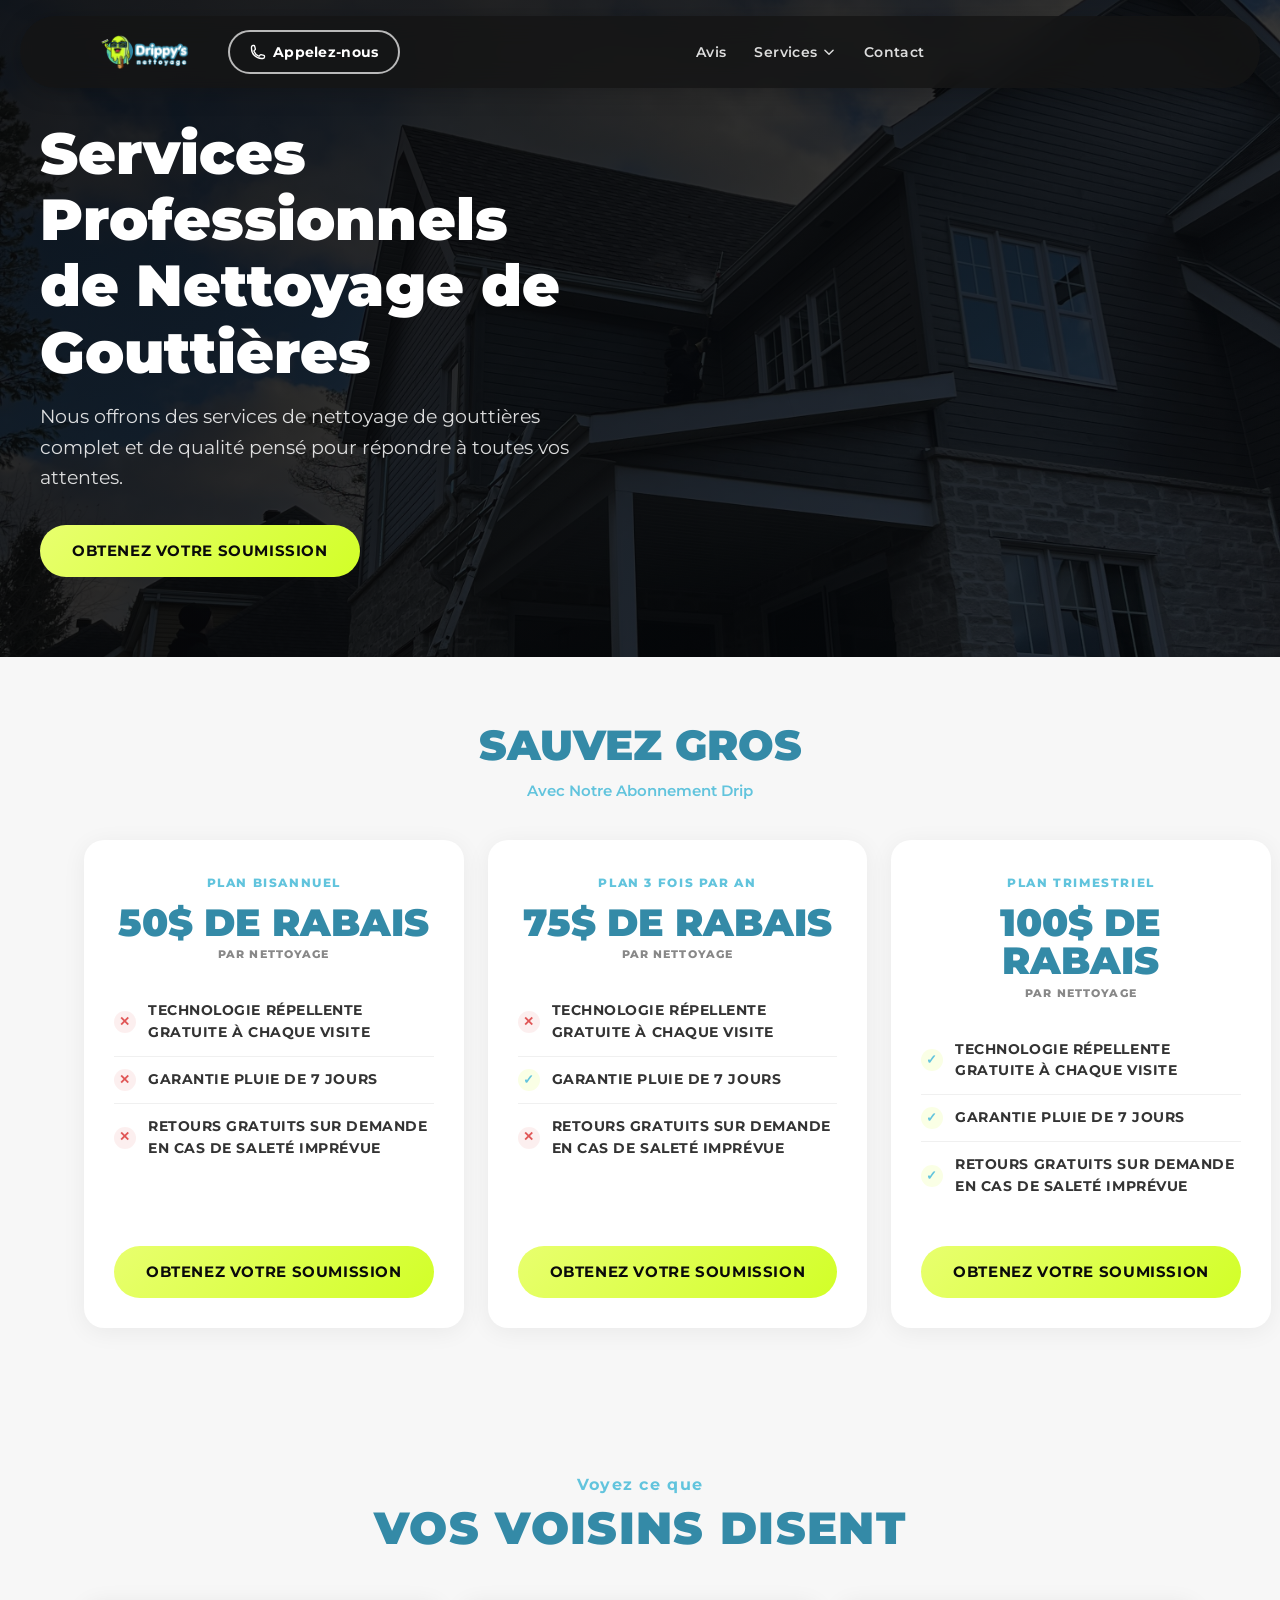
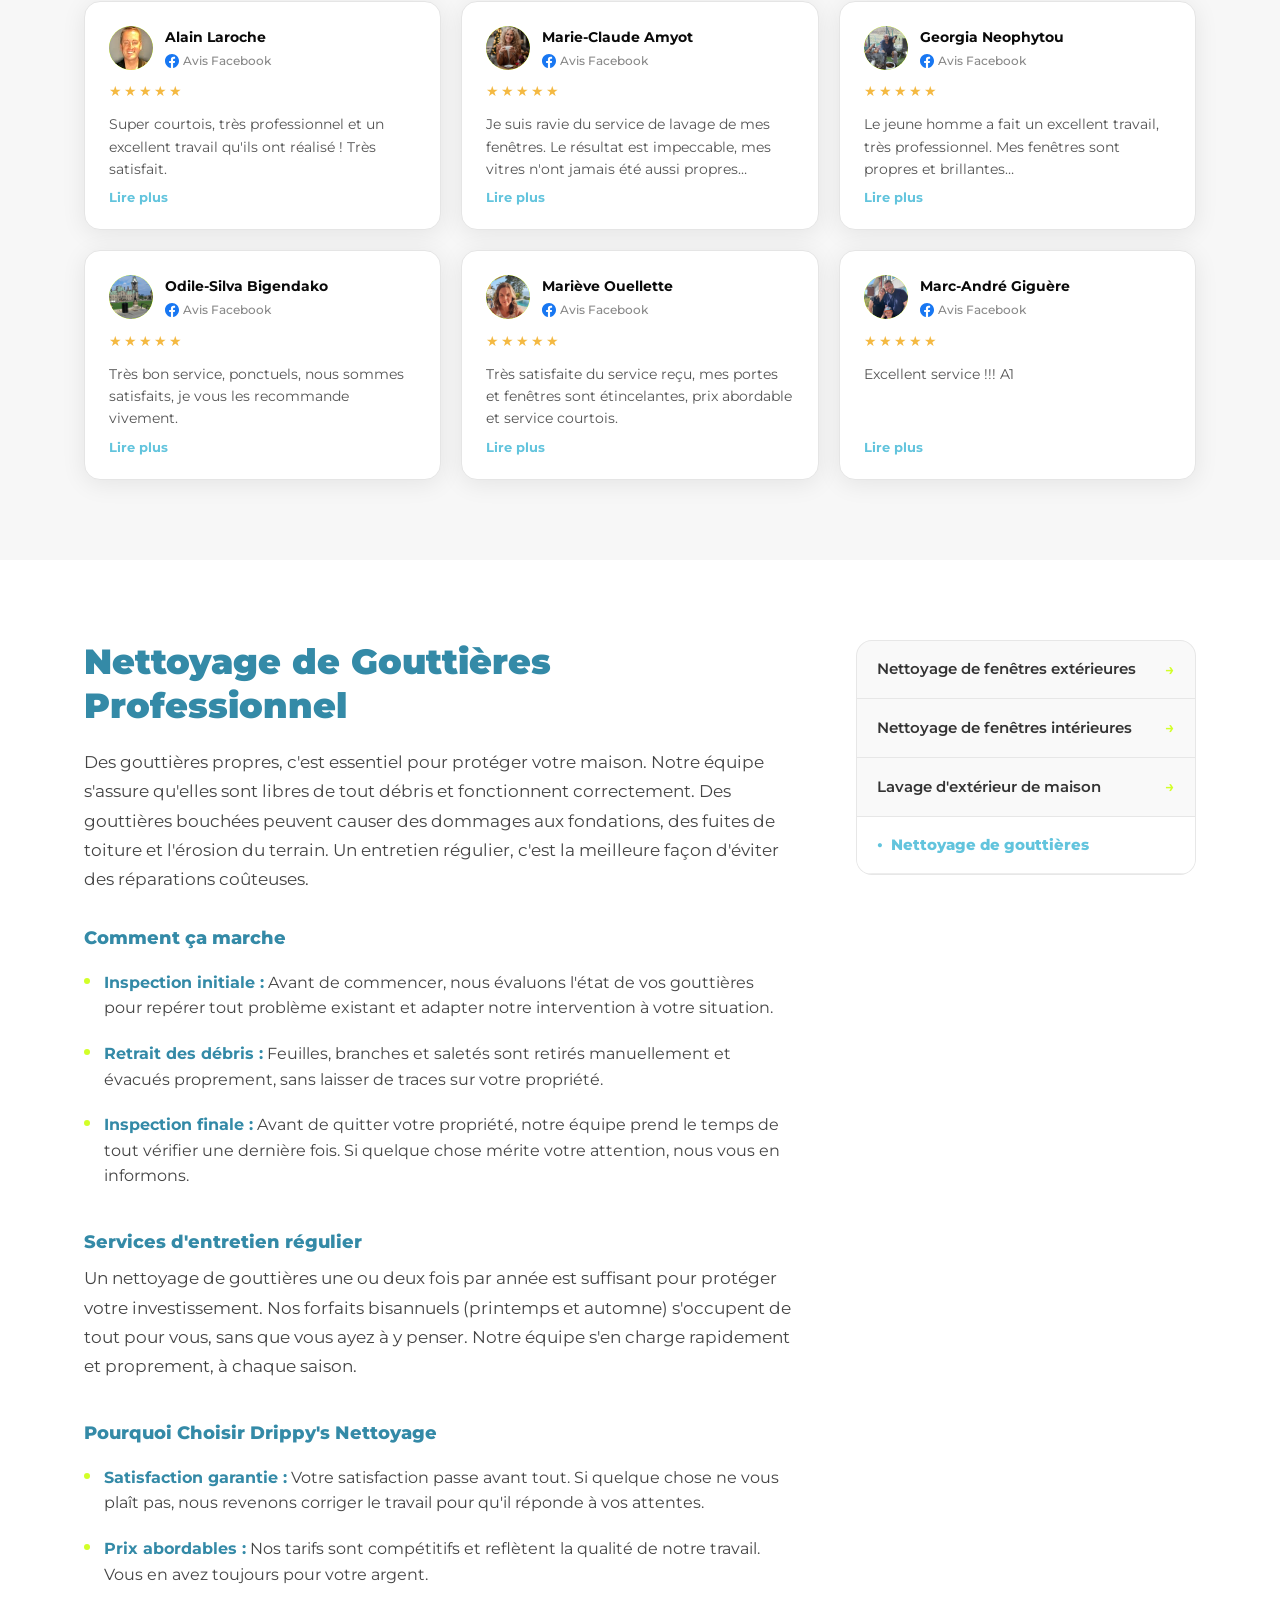
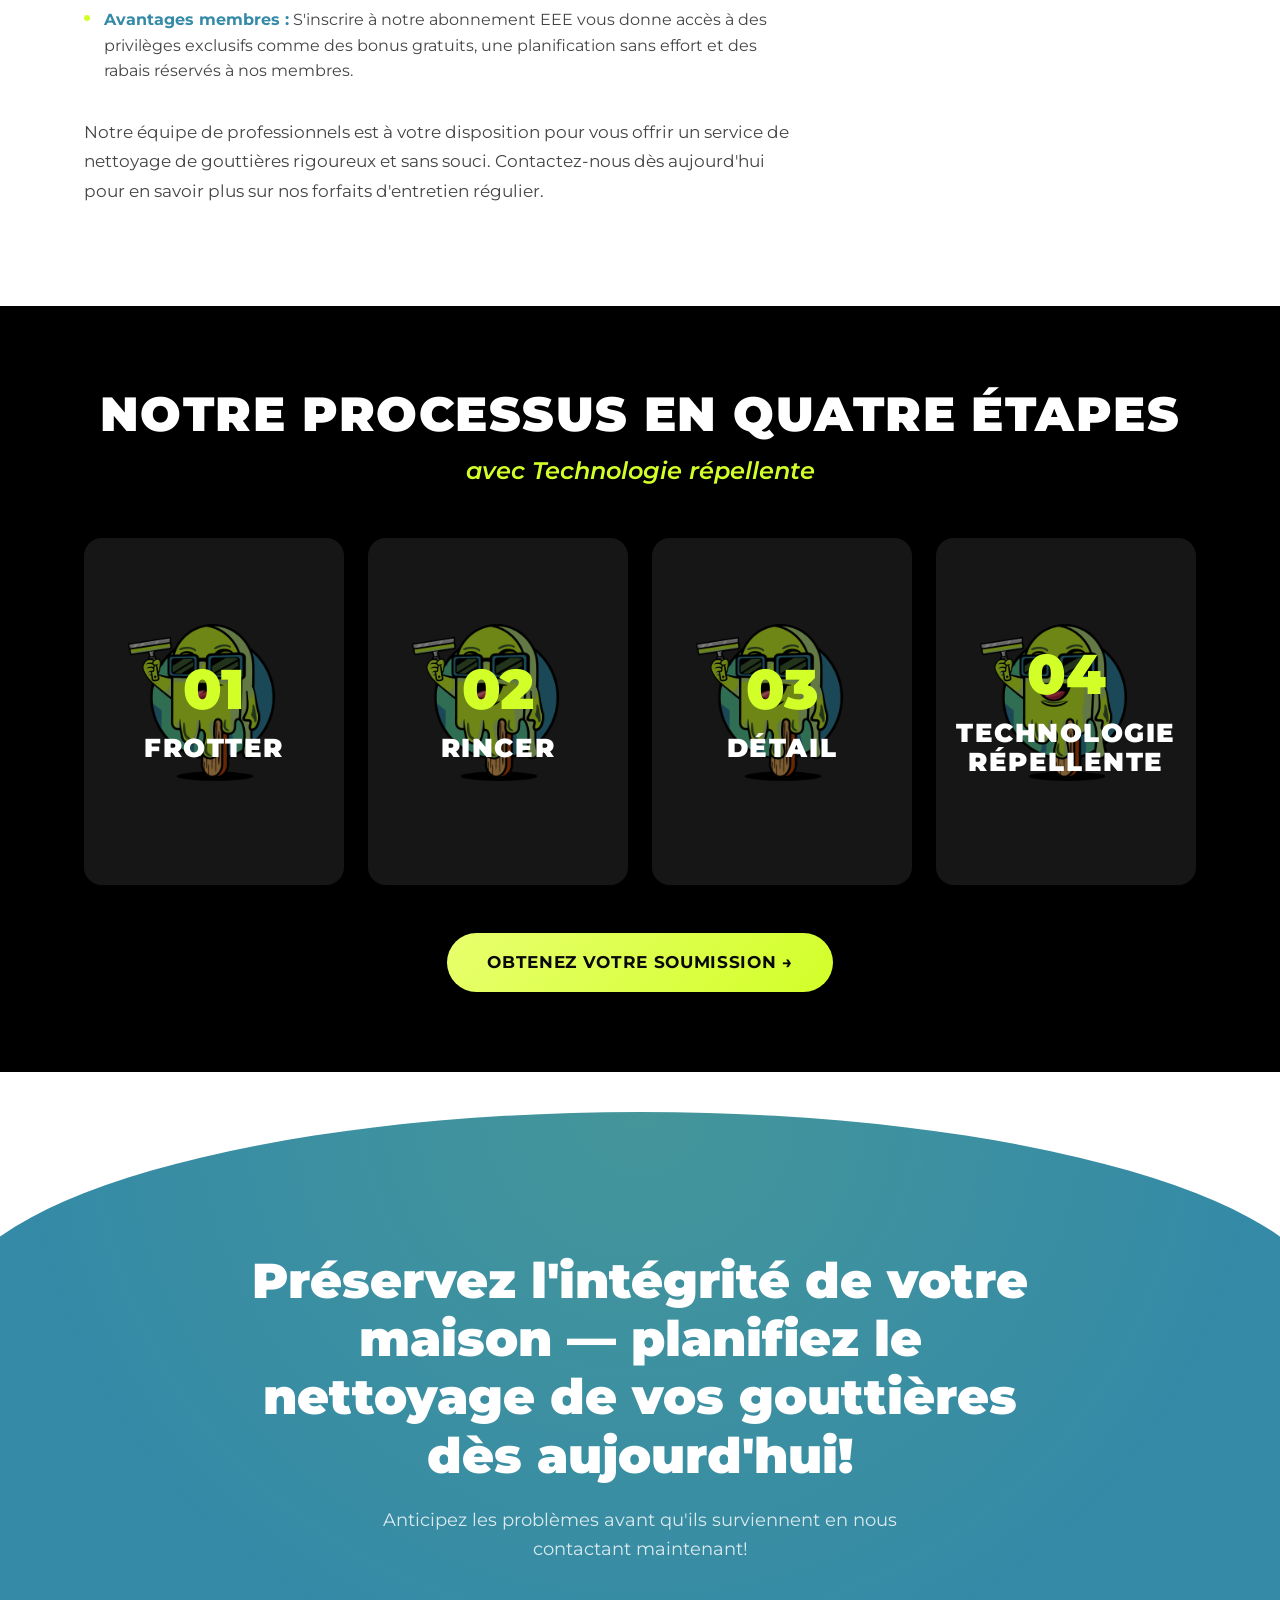
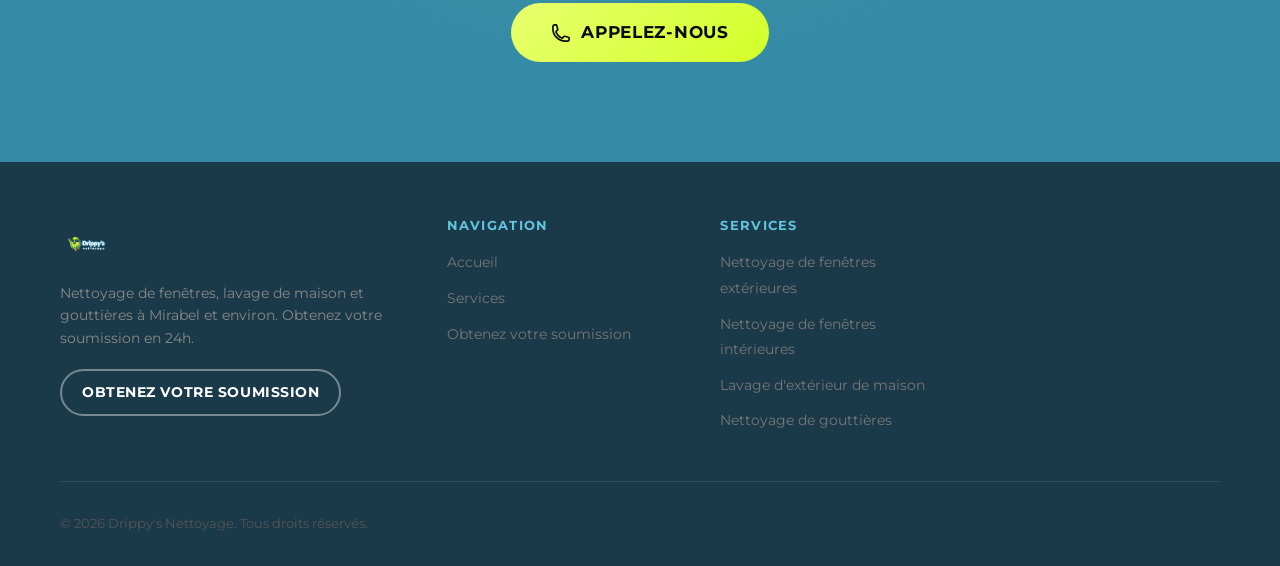
==== gouttieres.html @ b1bc634d "Add Facebook Pixel (ID 4264810693773625) to all pages Co-Authored-By: Claude Sonnet 4.6 <noreply@ant" ====
<!DOCTYPE html>
<html lang="fr">
<head>
  <meta charset="UTF-8">
  <meta name="viewport" content="width=device-width, initial-scale=1.0">
  <title>Nettoyage de gouttières à Mirabel | Drippy's Nettoyage</title>
  <meta name="description" content="Nettoyage de gouttières professionnel à Mirabel. Débris retirés, débit vérifié, inspection incluse. Protégez votre maison avant que ça coûte cher.">
  <link rel="stylesheet" href="css/styles.css">
<!-- Facebook Pixel Code -->
<script>!function(f,b,e,v,n,t,s){if(f.fbq)return;n=f.fbq=function(){n.callMethod?n.callMethod.apply(n,arguments):n.queue.push(arguments)};if(!f._fbq)f._fbq=n;n.push=n;n.loaded=!0;n.version='2.0';n.queue=[];t=b.createElement(e);t.async=!0;t.src=v;s=b.getElementsByTagName(e)[0];s.parentNode.insertBefore(t,s)}(window,document,'script','https://connect.facebook.net/en_US/fbevents.js');fbq('init','4264810693773625');fbq('track','PageView');</script>
<noscript><img height="1" width="1" src="https://www.facebook.com/tr?id=4264810693773625&ev=PageView&noscript=1"/></noscript>
<!-- End Facebook Pixel Code -->
</head>
<body>

<header class="site-header" id="site-header">
  <div class="header-inner">
    <a href="index.html" class="header-logo">
      <img src="images/logo-header.png" alt="Drippy's Nettoyage">
    </a>
    <a href="tel:514-553-8952" class="btn-call-pill">
      <svg xmlns="http://www.w3.org/2000/svg" fill="none" viewBox="0 0 24 24" stroke-width="2" stroke="currentColor"><path stroke-linecap="round" stroke-linejoin="round" d="M2.25 6.75c0 8.284 6.716 15 15 15h2.25a2.25 2.25 0 002.25-2.25v-1.372c0-.516-.351-.966-.852-1.091l-4.423-1.106c-.44-.11-.902.055-1.173.417l-.97 1.293c-.282.376-.769.542-1.21.38a12.035 12.035 0 01-7.143-7.143c-.162-.441.004-.928.38-1.21l1.293-.97c.363-.271.527-.734.417-1.173L6.963 3.102a1.125 1.125 0 00-1.091-.852H4.5A2.25 2.25 0 002.25 4.5v2.25z"/></svg>
      Appelez-nous
    </a>
    <nav class="header-nav" aria-label="Navigation principale">
      <a href="index.html#temoignages">Avis</a>
      <div class="nav-dropdown" id="navServicesDropdown">
        <button class="nav-dropdown-toggle" aria-expanded="false" aria-haspopup="true">
          Services
          <svg class="nav-chevron" xmlns="http://www.w3.org/2000/svg" fill="none" viewBox="0 0 24 24" stroke-width="2.5" stroke="currentColor"><path stroke-linecap="round" stroke-linejoin="round" d="M19 9l-7 7-7-7"/></svg>
        </button>
        <div class="nav-dropdown-menu" role="menu">
          <a href="vitres-exterieures.html">Nettoyage de fenêtres extérieures</a>
          <a href="vitres-interieures.html">Nettoyage de fenêtres intérieures</a>
          <a href="lavage-maison.html">Lavage d'extérieur de maison</a>
          <a href="gouttieres.html">Nettoyage de gouttières</a>
        </div>
      </div>
      <a href="soumission.html">Contact</a>
    </nav>
    <button class="menu-toggle" id="menu-toggle" aria-label="Menu" aria-expanded="false">
      <span></span><span></span><span></span>
    </button>
  </div>
</header>

<nav class="mobile-nav" id="mobile-nav">
  <a href="index.html#temoignages">Avis</a>
  <button class="mobile-services-toggle" id="mobileServicesToggle">
    Services
    <svg class="nav-chevron" xmlns="http://www.w3.org/2000/svg" fill="none" viewBox="0 0 24 24" stroke-width="2.5" stroke="currentColor"><path stroke-linecap="round" stroke-linejoin="round" d="M19 9l-7 7-7-7"/></svg>
  </button>
  <div class="mobile-services-menu" id="mobileServicesMenu">
    <a href="vitres-exterieures.html">Nettoyage de fenêtres extérieures</a>
    <a href="vitres-interieures.html">Nettoyage de fenêtres intérieures</a>
    <a href="lavage-maison.html">Lavage d'extérieur de maison</a>
    <a href="gouttieres.html">Nettoyage de gouttières</a>
  </div>
  <a href="soumission.html">Contact</a>
  <a href="soumission.html" class="btn btn-gold">Obtenez votre soumission</a>
</nav>

<main>

  <!-- HERO -->
  <section class="sp-hero">
    <div class="sp-hero-bg" style="background-image: url('images/IMG_7952.jpg');"></div>
    <div class="sp-hero-overlay"></div>
    <div class="sp-hero-content" style="position:relative;z-index:2;max-width:620px;padding:0 40px;text-align:left;">
      <h1 class="sp-hero-title">Services Professionnels de Nettoyage de Gouttières</h1>
      <p class="sp-hero-sub">Nous offrons des services de nettoyage de gouttières complet et de qualité pensé pour répondre à toutes vos attentes.</p>
      <a href="soumission.html?service=gouttieres" class="btn btn-gold">Obtenez votre soumission</a>
    </div>
  </section>

  <!-- SERVICE PLANS -->
  <section class="sp-plans-section">
    <div class="container text-center">
      <h2 class="sp-plans-title">SAUVEZ GROS</h2>
      <p class="sp-plans-eyebrow">Avec Notre Abonnement Drip</p>
    </div>
    <div class="container"><div class="sp-plans-grid">

            <!-- Plan Bisannuel -->
      <div class="sp-plan-card">
        <p class="sp-plan-freq">PLAN BISANNUEL</p>
        <div class="sp-plan-discount">50$ DE RABAIS</div>
        <p class="sp-plan-discount-label">PAR NETTOYAGE</p>
        <ul class="sp-plan-features">
          <li class="sp-plan-feature sp-plan-feature--no">Technologie répellente gratuite à chaque visite</li>
          <li class="sp-plan-feature sp-plan-feature--no">Garantie pluie de 7 jours</li>
          <li class="sp-plan-feature sp-plan-feature--no">Retours gratuits sur demande en cas de saleté imprévue</li>
        </ul>
        <a href="soumission.html" class="btn btn-gold" style="display:block;text-align:center;">Obtenez votre soumission</a>
      </div>

      <!-- Plan 3 fois par an -->
      <div class="sp-plan-card">
        <p class="sp-plan-freq">PLAN 3 FOIS PAR AN</p>
        <div class="sp-plan-discount">75$ DE RABAIS</div>
        <p class="sp-plan-discount-label">PAR NETTOYAGE</p>
        <ul class="sp-plan-features">
          <li class="sp-plan-feature sp-plan-feature--no">Technologie répellente gratuite à chaque visite</li>
          <li class="sp-plan-feature">Garantie pluie de 7 jours</li>
          <li class="sp-plan-feature sp-plan-feature--no">Retours gratuits sur demande en cas de saleté imprévue</li>
        </ul>
        <a href="soumission.html" class="btn btn-gold" style="display:block;text-align:center;">Obtenez votre soumission</a>
      </div>

      <!-- Plan Trimestriel -->
      <div class="sp-plan-card">
        <p class="sp-plan-freq">PLAN TRIMESTRIEL</p>
        <div class="sp-plan-discount">100$ DE RABAIS</div>
        <p class="sp-plan-discount-label">PAR NETTOYAGE</p>
        <ul class="sp-plan-features">
          <li class="sp-plan-feature">Technologie répellente gratuite à chaque visite</li>
          <li class="sp-plan-feature">Garantie pluie de 7 jours</li>
          <li class="sp-plan-feature">Retours gratuits sur demande en cas de saleté imprévue</li>
        </ul>
        <a href="soumission.html" class="btn btn-gold" style="display:block;text-align:center;">Obtenez votre soumission</a>
      </div>

    </div></div>
  </section>

  <!-- REVIEWS -->
  <section class="sp-reviews-section">
    <div class="container text-center">
      <span class="reviews-eyebrow">Voyez ce que</span>
      <h2 class="reviews-big-title" style="font-size:clamp(1.8rem,4vw,2.8rem);">VOS VOISINS DISENT</h2>
    </div>
    <div class="container review-cards-grid">
      <div class="review-card">
        <div class="review-card-header">
          <div class="review-avatar"><img src="images/review-alain-laroche.jpg" alt="Alain Laroche"></div>
          <div class="review-info">
            <span class="review-name">Alain Laroche</span>
            <span class="review-source">
              <svg class="google-logo-xs" viewBox="0 0 24 24" xmlns="http://www.w3.org/2000/svg" fill="#1877F2"><path d="M24 12.073C24 5.405 18.627 0 12 0S0 5.405 0 12.073c0 6.027 4.388 11.02 10.125 11.927v-8.434H7.078v-3.493h3.047V9.43c0-3.007 1.792-4.669 4.533-4.669 1.312 0 2.686.235 2.686.235v2.953H15.83c-1.491 0-1.956.925-1.956 1.874v2.25h3.328l-.532 3.493h-2.796v8.434C19.612 23.093 24 18.1 24 12.073z"/></svg>
              Avis Facebook
            </span>
          </div>
        </div>
        <div class="review-stars">★★★★★</div>
        <p class="review-text-short">Super courtois, très professionnel et un excellent travail qu'ils ont réalisé ! Très satisfait.</p>
        <p class="review-text-full" hidden>Super courtois, très professionnel et un excellent travail qu'ils ont réalisé ! Très satisfait. Je recommande sans hésiter.</p>
        <button class="review-read-more" data-review="0">Lire plus</button>
      </div>
      <div class="review-card">
        <div class="review-card-header">
          <div class="review-avatar"><img src="images/review-marie-claude-amyot.jpg" alt="Marie-Claude Amyot"></div>
          <div class="review-info">
            <span class="review-name">Marie-Claude Amyot</span>
            <span class="review-source">
              <svg class="google-logo-xs" viewBox="0 0 24 24" xmlns="http://www.w3.org/2000/svg" fill="#1877F2"><path d="M24 12.073C24 5.405 18.627 0 12 0S0 5.405 0 12.073c0 6.027 4.388 11.02 10.125 11.927v-8.434H7.078v-3.493h3.047V9.43c0-3.007 1.792-4.669 4.533-4.669 1.312 0 2.686.235 2.686.235v2.953H15.83c-1.491 0-1.956.925-1.956 1.874v2.25h3.328l-.532 3.493h-2.796v8.434C19.612 23.093 24 18.1 24 12.073z"/></svg>
              Avis Facebook
            </span>
          </div>
        </div>
        <div class="review-stars">★★★★★</div>
        <p class="review-text-short">Je suis ravie du service de lavage de mes fenêtres. Le résultat est impeccable, mes vitres n'ont jamais été aussi propres…</p>
        <p class="review-text-full" hidden>Je suis ravie du service de lavage de mes fenêtres. Le résultat est impeccable, mes vitres n'ont jamais été aussi propres. Équipe professionnelle et efficace. Je recommande vivement leurs services pour un lavage de fenêtres de haute qualité.</p>
        <button class="review-read-more" data-review="1">Lire plus</button>
      </div>
      <div class="review-card">
        <div class="review-card-header">
          <div class="review-avatar"><img src="images/review-georgia-neophytou.jpg" alt="Georgia Neophytou"></div>
          <div class="review-info">
            <span class="review-name">Georgia Neophytou</span>
            <span class="review-source">
              <svg class="google-logo-xs" viewBox="0 0 24 24" xmlns="http://www.w3.org/2000/svg" fill="#1877F2"><path d="M24 12.073C24 5.405 18.627 0 12 0S0 5.405 0 12.073c0 6.027 4.388 11.02 10.125 11.927v-8.434H7.078v-3.493h3.047V9.43c0-3.007 1.792-4.669 4.533-4.669 1.312 0 2.686.235 2.686.235v2.953H15.83c-1.491 0-1.956.925-1.956 1.874v2.25h3.328l-.532 3.493h-2.796v8.434C19.612 23.093 24 18.1 24 12.073z"/></svg>
              Avis Facebook
            </span>
          </div>
        </div>
        <div class="review-stars">★★★★★</div>
        <p class="review-text-short">Le jeune homme a fait un excellent travail, très professionnel. Mes fenêtres sont propres et brillantes…</p>
        <p class="review-text-full" hidden>Le jeune homme a fait un excellent travail, très professionnel. Mes fenêtres sont propres et brillantes — je recommande définitivement cette compagnie et je vais certainement les rappeler.</p>
        <button class="review-read-more" data-review="2">Lire plus</button>
      </div>
      <div class="review-card">
        <div class="review-card-header">
          <div class="review-avatar"><img src="images/review-odile-bigendako.jpg" alt="Odile-Silva Bigendako"></div>
          <div class="review-info">
            <span class="review-name">Odile-Silva Bigendako</span>
            <span class="review-source">
              <svg class="google-logo-xs" viewBox="0 0 24 24" xmlns="http://www.w3.org/2000/svg" fill="#1877F2"><path d="M24 12.073C24 5.405 18.627 0 12 0S0 5.405 0 12.073c0 6.027 4.388 11.02 10.125 11.927v-8.434H7.078v-3.493h3.047V9.43c0-3.007 1.792-4.669 4.533-4.669 1.312 0 2.686.235 2.686.235v2.953H15.83c-1.491 0-1.956.925-1.956 1.874v2.25h3.328l-.532 3.493h-2.796v8.434C19.612 23.093 24 18.1 24 12.073z"/></svg>
              Avis Facebook
            </span>
          </div>
        </div>
        <div class="review-stars">★★★★★</div>
        <p class="review-text-short">Très bon service, ponctuels, nous sommes satisfaits, je vous les recommande vivement.</p>
        <p class="review-text-full" hidden>Très bon service, ponctuels, nous sommes satisfaits, je vous les recommande vivement.</p>
        <button class="review-read-more" data-review="3">Lire plus</button>
      </div>
      <div class="review-card">
        <div class="review-card-header">
          <div class="review-avatar"><img src="images/review-marieve-ouellette.jpg" alt="Mariève Ouellette"></div>
          <div class="review-info">
            <span class="review-name">Mariève Ouellette</span>
            <span class="review-source">
              <svg class="google-logo-xs" viewBox="0 0 24 24" xmlns="http://www.w3.org/2000/svg" fill="#1877F2"><path d="M24 12.073C24 5.405 18.627 0 12 0S0 5.405 0 12.073c0 6.027 4.388 11.02 10.125 11.927v-8.434H7.078v-3.493h3.047V9.43c0-3.007 1.792-4.669 4.533-4.669 1.312 0 2.686.235 2.686.235v2.953H15.83c-1.491 0-1.956.925-1.956 1.874v2.25h3.328l-.532 3.493h-2.796v8.434C19.612 23.093 24 18.1 24 12.073z"/></svg>
              Avis Facebook
            </span>
          </div>
        </div>
        <div class="review-stars">★★★★★</div>
        <p class="review-text-short">Très satisfaite du service reçu, mes portes et fenêtres sont étincelantes, prix abordable et service courtois.</p>
        <p class="review-text-full" hidden>Très satisfaite du service reçu, mes portes et fenêtres sont étincelantes, prix abordable et service courtois.</p>
        <button class="review-read-more" data-review="4">Lire plus</button>
      </div>
      <div class="review-card">
        <div class="review-card-header">
          <div class="review-avatar"><img src="images/review-marc-andre-giguere.jpg" alt="Marc-André Giguère"></div>
          <div class="review-info">
            <span class="review-name">Marc-André Giguère</span>
            <span class="review-source">
              <svg class="google-logo-xs" viewBox="0 0 24 24" xmlns="http://www.w3.org/2000/svg" fill="#1877F2"><path d="M24 12.073C24 5.405 18.627 0 12 0S0 5.405 0 12.073c0 6.027 4.388 11.02 10.125 11.927v-8.434H7.078v-3.493h3.047V9.43c0-3.007 1.792-4.669 4.533-4.669 1.312 0 2.686.235 2.686.235v2.953H15.83c-1.491 0-1.956.925-1.956 1.874v2.25h3.328l-.532 3.493h-2.796v8.434C19.612 23.093 24 18.1 24 12.073z"/></svg>
              Avis Facebook
            </span>
          </div>
        </div>
        <div class="review-stars">★★★★★</div>
        <p class="review-text-short">Excellent service !!! A1</p>
        <p class="review-text-full" hidden>Excellent service !!! A1</p>
        <button class="review-read-more" data-review="5">Lire plus</button>
      </div>
    </div>
  </section>


  <!-- DETAIL -->
  <section class="sp-detail-section">
    <div class="container sp-detail-grid">

      <!-- LEFT: Content -->
      <div class="sp-detail-content">
        <h2>Nettoyage de Gouttières Professionnel</h2>
        <p>Des gouttières propres, c'est essentiel pour protéger votre maison. Notre équipe s'assure qu'elles sont libres de tout débris et fonctionnent correctement. Des gouttières bouchées peuvent causer des dommages aux fondations, des fuites de toiture et l'érosion du terrain. Un entretien régulier, c'est la meilleure façon d'éviter des réparations coûteuses.</p>

        <h3>Comment ça marche</h3>
        <ul>
          <li><strong>Inspection initiale :</strong> Avant de commencer, nous évaluons l'état de vos gouttières pour repérer tout problème existant et adapter notre intervention à votre situation.</li>
          <li><strong>Retrait des débris :</strong> Feuilles, branches et saletés sont retirés manuellement et évacués proprement, sans laisser de traces sur votre propriété.</li>
          <li><strong>Inspection finale :</strong> Avant de quitter votre propriété, notre équipe prend le temps de tout vérifier une dernière fois. Si quelque chose mérite votre attention, nous vous en informons.</li>
        </ul>

        <div class="sp-plans-intro">
          <h3 class="sp-plans-intro-title">Services d'entretien régulier</h3>
          <p class="sp-plans-intro-text">Un nettoyage de gouttières une ou deux fois par année est suffisant pour protéger votre investissement. Nos forfaits bisannuels (printemps et automne) s'occupent de tout pour vous, sans que vous ayez à y penser. Notre équipe s'en charge rapidement et proprement, à chaque saison.</p>
        </div>

        <h3>Pourquoi Choisir Drippy's Nettoyage</h3>
        <ul>
          <li><strong>Satisfaction garantie :</strong> Votre satisfaction passe avant tout. Si quelque chose ne vous plaît pas, nous revenons corriger le travail pour qu'il réponde à vos attentes.</li>
          <li><strong>Prix abordables :</strong> Nos tarifs sont compétitifs et reflètent la qualité de notre travail. Vous en avez toujours pour votre argent.</li>
          <li><strong>Avantages membres :</strong> S'inscrire à notre abonnement EEE vous donne accès à des privilèges exclusifs comme des bonus gratuits, une planification sans effort et des rabais réservés à nos membres.</li>
        </ul>
        <p>Notre équipe de professionnels est à votre disposition pour vous offrir un service de nettoyage de gouttières rigoureux et sans souci. Contactez-nous dès aujourd'hui pour en savoir plus sur nos forfaits d'entretien régulier.</p>

      </div>

      <!-- RIGHT: Sidebar -->
      <aside class="sp-sidebar">
        <a href="vitres-exterieures.html" class="sp-sidebar-link">Nettoyage de fenêtres extérieures <span class="sp-sidebar-arrow">→</span></a>
        <a href="vitres-interieures.html" class="sp-sidebar-link">Nettoyage de fenêtres intérieures <span class="sp-sidebar-arrow">→</span></a>
        <a href="lavage-maison.html" class="sp-sidebar-link">Lavage d'extérieur de maison <span class="sp-sidebar-arrow">→</span></a>
        <span class="sp-sidebar-link--active">Nettoyage de gouttières</span>
      </aside>

    </div>
  </section>

  <!-- PROCESS -->
  <section class="sp-process-section">
    <div class="container text-center">
      <h2 class="process-title">Notre processus en quatre étapes</h2>
      <p class="process-subtitle">avec Technologie répellente</p>
    </div>
    <div class="container sp-process-grid">
      <div class="sp-process-card">
        <div class="sp-process-card-bg"></div>
        <div class="sp-process-card-overlay"></div>
        <div class="sp-process-card-content">
          <div class="sp-process-badge">01</div>
          <h3 class="sp-process-name">FROTTER</h3>
        </div>
      </div>
      <div class="sp-process-card">
        <div class="sp-process-card-bg"></div>
        <div class="sp-process-card-overlay"></div>
        <div class="sp-process-card-content">
          <div class="sp-process-badge">02</div>
          <h3 class="sp-process-name">RINCER</h3>
        </div>
      </div>
      <div class="sp-process-card">
        <div class="sp-process-card-bg"></div>
        <div class="sp-process-card-overlay"></div>
        <div class="sp-process-card-content">
          <div class="sp-process-badge">03</div>
          <h3 class="sp-process-name">DÉTAIL</h3>
        </div>
      </div>
      <div class="sp-process-card">
        <div class="sp-process-card-bg"></div>
        <div class="sp-process-card-overlay"></div>
        <div class="sp-process-card-content">
          <div class="sp-process-badge">04</div>
          <h3 class="sp-process-name">TECHNOLOGIE<br>RÉPELLENTE</h3>
        </div>
      </div>
    </div>
    <div class="text-center" style="margin-top:48px;">
      <a href="soumission.html?service=gouttieres" class="btn-cta-banner">Obtenez votre soumission →</a>
    </div>
  </section>


  <!-- CTA BANNER -->
  <section class="cta-banner-section">
    <div class="cta-banner-bg"></div>
    <div class="cta-banner-overlay"></div>
    <div class="container text-center" style="position:relative;z-index:2;">
      <h2 class="cta-banner-title">Préservez l'intégrité de votre maison — planifiez le nettoyage de vos gouttières dès aujourd'hui!</h2>
      <p class="cta-banner-sub">Anticipez les problèmes avant qu'ils surviennent en nous contactant maintenant!</p>
      <a href="tel:514-553-8952" class="btn-cta-banner">
        <svg xmlns="http://www.w3.org/2000/svg" fill="none" viewBox="0 0 24 24" stroke-width="2" stroke="currentColor" style="width:20px;height:20px;flex-shrink:0;"><path stroke-linecap="round" stroke-linejoin="round" d="M2.25 6.75c0 8.284 6.716 15 15 15h2.25a2.25 2.25 0 002.25-2.25v-1.372c0-.516-.351-.966-.852-1.091l-4.423-1.106c-.44-.11-.902.055-1.173.417l-.97 1.293c-.282.376-.769.542-1.21.38a12.035 12.035 0 01-7.143-7.143c-.162-.441.004-.928.38-1.21l1.293-.97c.363-.271.527-.734.417-1.173L6.963 3.102a1.125 1.125 0 00-1.091-.852H4.5A2.25 2.25 0 002.25 4.5v2.25z"/></svg>
        Appelez-nous
      </a>
    </div>
  </section>


<!-- Review Modal -->
<div class="review-modal-overlay" id="reviewModal" aria-hidden="true">
  <div class="review-modal-card" role="dialog" aria-modal="true">
    <button class="review-modal-close" id="reviewModalClose" aria-label="Fermer">&times;</button>
    <div class="review-modal-header">
      <div class="review-avatar" id="modalAvatar"></div>
      <div class="review-info">
        <span class="review-name" id="modalName"></span>
        <span class="review-source">
          <svg class="google-logo-xs" viewBox="0 0 24 24" xmlns="http://www.w3.org/2000/svg" fill="#1877F2"><path d="M24 12.073C24 5.405 18.627 0 12 0S0 5.405 0 12.073c0 6.027 4.388 11.02 10.125 11.927v-8.434H7.078v-3.493h3.047V9.43c0-3.007 1.792-4.669 4.533-4.669 1.312 0 2.686.235 2.686.235v2.953H15.83c-1.491 0-1.956.925-1.956 1.874v2.25h3.328l-.532 3.493h-2.796v8.434C19.612 23.093 24 18.1 24 12.073z"/></svg>
          Avis Facebook
        </span>
      </div>
    </div>
    <div class="review-stars" style="margin:12px 0;">★★★★★</div>
    <p class="review-modal-text" id="modalText"></p>
  </div>
</div>

</main>

<footer class="site-footer">
  <div class="footer-inner">
    <div class="footer-top">
      <div class="footer-brand">
        <img src="images/logo-header.png" alt="Drippy's Nettoyage">
        <p>Nettoyage de fenêtres, lavage de maison et gouttières à Mirabel et environ. Obtenez votre soumission en 24h.</p>
        <a href="soumission.html" class="btn btn-outline" style="font-size:0.875rem;padding:10px 20px;color:#ffffff;">Obtenez votre soumission</a>
      </div>
      <div class="footer-col">
        <h4>Navigation</h4>
        <ul>
          <li><a href="index.html">Accueil</a></li>
          <li><a href="services.html">Services</a></li>
          <li><a href="soumission.html">Obtenez votre soumission</a></li>
        </ul>
      </div>
      <div class="footer-col">
        <h4>Services</h4>
        <ul>
          <li><a href="vitres-exterieures.html">Nettoyage de fenêtres extérieures</a></li>
          <li><a href="vitres-interieures.html">Nettoyage de fenêtres intérieures</a></li>
          <li><a href="lavage-maison.html">Lavage d'extérieur de maison</a></li>
          <li><a href="gouttieres.html">Nettoyage de gouttières</a></li>
        </ul>
      </div>
    </div>
    <div class="footer-bottom">
      <span>© 2026 Drippy's Nettoyage. Tous droits réservés.</span>
    </div>
  </div>
</footer>

<script src="js/main.js"></script>
</body>
</html>
---- css/styles.css ----
/* ============================================================
   Drippy's Nettoyage — Main Stylesheet
   Design: White + Lime (#d2ff28) + Blue (#348aa7) + Mint (#5dd39e)
   ============================================================ */

@import url('https://fonts.googleapis.com/css2?family=Montserrat:wght@400;500;600;700;800;900&display=swap');

/* --- CSS Variables --- */
:root {
  --gold:        #d2ff28;
  --gold-dark:   #b8e020;
  --gold-light:  #e8ff6e;
  --blue:        #348aa7;
  --blue-dark:   #2a7090;
  --blue-light:  #62c4dd;
  --mint:        #5dd39e;

  /* Light theme */
  --black:       #ffffff;
  --black-mid:   #f7f7f7;
  --black-light: #efefef;
  --border:      #e5e5e5;
  --text:        #0a0a0a;
  --text-muted:  #555555;
  --text-dim:    #888888;

  --font: 'Montserrat', sans-serif;

  --radius:    8px;
  --radius-lg: 16px;
  --shadow:    0 4px 24px rgba(0,0,0,0.08);
  --shadow-gold: 0 4px 20px rgba(210,255,40,0.35);

  --header-h: 72px;
  --max-w:    1160px;
  --section-pad: 96px 24px;
}

/* --- Reset --- */
*, *::before, *::after { box-sizing: border-box; margin: 0; padding: 0; }
html { scroll-behavior: smooth; }
body {
  background: var(--black);
  color: var(--text);
  font-family: var(--font);
  font-size: 16px;
  line-height: 1.6;
  -webkit-font-smoothing: antialiased;
}
img { display: block; max-width: 100%; height: auto; }
a { color: inherit; text-decoration: none; }
ul { list-style: none; }

/* --- Typography --- */
h1, h2, h3, h4 {
  line-height: 1.2;
  font-weight: 800;
  color: #348aa7;
  text-transform: uppercase;
}
h1 { font-size: clamp(2rem, 5vw, 3.4rem); }
h2 { font-size: clamp(1.6rem, 3.5vw, 2.4rem); }
h3 { font-size: clamp(1.1rem, 2.5vw, 1.4rem); }
p  { color: var(--text-muted); }

.section-label {
  display: inline-block;
  font-size: 0.75rem;
  font-weight: 700;
  letter-spacing: 0.15em;
  text-transform: uppercase;
  color: #62c4dd;
  margin-bottom: 12px;
}
.section-title { margin-bottom: 16px; }
.section-subtitle { color: var(--text-muted); max-width: 600px; margin: 0 auto 56px; text-align: center; }

/* --- Utility --- */
.container { max-width: var(--max-w); margin: 0 auto; padding: 0 24px; }
.text-center { text-align: center; }
.text-gold { color: var(--blue-light); }
.divider { width: 48px; height: 3px; background: var(--gold); margin: 0 auto 24px; }

/* --- Buttons --- */
.btn {
  display: inline-flex;
  align-items: center;
  gap: 8px;
  padding: 14px 32px;
  border-radius: 50px;
  font-family: var(--font);
  font-size: 0.95rem;
  font-weight: 700;
  cursor: pointer;
  transition: all 0.25s ease;
  border: none;
  white-space: nowrap;
  text-transform: uppercase;
  letter-spacing: 0.04em;
}
.btn-gold {
  background: linear-gradient(135deg, #e8ff6e 0%, #d2ff28 100%);
  color: #0a0a0a;
}
.btn-gold:hover {
  background: linear-gradient(135deg, #d2ff28 0%, #b8e020 100%);
  box-shadow: 0 8px 24px rgba(210,255,40,0.4);
  transform: translateY(-2px);
}
.btn-outline {
  background: linear-gradient(135deg, #e8ff6e 0%, #d2ff28 100%);
  color: #0a0a0a;
  border: none;
}
.btn-outline:hover {
  background: linear-gradient(135deg, #d2ff28 0%, #b8e020 100%);
  box-shadow: 0 8px 24px rgba(210,255,40,0.4);
  transform: translateY(-2px);
}
.btn-lg { padding: 18px 40px; font-size: 1.05rem; }

/* Phone pill button — sits right after logo in header */
.btn-call-pill {
  display: flex;
  align-items: center;
  gap: 7px;
  padding: 9px 20px;
  border: 2px solid rgba(255,255,255,0.7);
  border-radius: 100px;
  font-size: 0.875rem;
  font-weight: 700;
  color: #ffffff;
  font-family: var(--font);
  transition: all 0.2s;
  white-space: nowrap;
  flex-shrink: 0;
  text-decoration: none;
  letter-spacing: 0.02em;
}
.btn-call-pill:hover {
  background: #d2ff28;
  color: #0a0a0a;
  border-color: #d2ff28;
}
.btn-call-pill svg { width: 16px; height: 16px; flex-shrink: 0; }

/* Hero pill CTA */
.btn-hero-pill {
  display: inline-flex;
  align-items: center;
  gap: 10px;
  padding: 16px 40px;
  background: linear-gradient(135deg, #e8ff6e 0%, #d2ff28 100%);
  color: #0a0a0a;
  border-radius: 50px;
  font-weight: 700;
  font-size: 1.05rem;
  letter-spacing: 0.04em;
  text-transform: uppercase;
  text-decoration: none;
  transition: all 0.25s;
  white-space: nowrap;
  font-family: var(--font);
  border: none;
}
.btn-hero-pill:hover {
  background: linear-gradient(135deg, #d2ff28 0%, #b8e020 100%);
  box-shadow: 0 8px 24px rgba(210,255,40,0.4);
  transform: translateY(-2px);
}

/* ============================================================
   HEADER
   ============================================================ */
.site-header {
  position: fixed;
  top: 16px; left: 20px; right: 20px;
  z-index: 1000;
  height: var(--header-h);
  display: flex;
  align-items: center;
  background: rgba(20,20,20,0.80);
  backdrop-filter: blur(14px);
  -webkit-backdrop-filter: blur(14px);
  border: none;
  border-radius: 100px;
  box-shadow: 0 4px 24px rgba(0,0,0,0.2);
  overflow: visible;
  transition: background 0.3s ease, box-shadow 0.3s ease;
}
.site-header.scrolled {
  background: rgba(20,20,20,0.93);
  box-shadow: 0 6px 32px rgba(0,0,0,0.25);
}
.header-inner {
  max-width: var(--max-w);
  width: 100%;
  margin: 0 auto;
  padding: 0 24px;
  display: flex;
  align-items: center;
  justify-content: space-between;
  gap: 24px;
}
.header-logo {
  display: flex;
  align-items: center;
  gap: 10px;
  flex-shrink: 0;
}
.header-logo img {
  height: 120px;
  width: auto;
}
.logo-text {
  font-size: 0.95rem;
  font-weight: 800;
  letter-spacing: 0.02em;
  line-height: 1.2;
  color: var(--text);
  text-transform: none;
}
.logo-text span { color: #348aa7; }

.header-nav { display: flex; align-items: center; gap: 28px; flex: 1; justify-content: center; }
.header-nav a {
  font-size: 0.875rem;
  font-weight: 600;
  color: rgba(255,255,255,0.85);
  transition: color 0.2s;
  letter-spacing: 0.03em;
}
.header-nav a:hover { color: #ffffff; }

/* Services dropdown */
.nav-dropdown { position: relative; }
.nav-dropdown-toggle {
  display: flex;
  align-items: center;
  gap: 4px;
  font-size: 0.875rem;
  font-weight: 600;
  color: rgba(255,255,255,0.85);
  cursor: pointer;
  transition: color 0.2s;
  letter-spacing: 0.03em;
  background: none;
  border: none;
  font-family: var(--font);
  padding: 0;
  opacity: 1;
}
.nav-dropdown-toggle:hover { color: #ffffff; }
.nav-chevron {
  width: 14px; height: 14px;
  transition: transform 0.2s;
  flex-shrink: 0;
}
.nav-dropdown:hover .nav-chevron,
.nav-dropdown.open .nav-chevron { transform: rotate(180deg); }

.nav-dropdown-menu {
  position: absolute;
  top: 100%;
  left: 50%;
  transform: translateX(-50%);
  background: #ffffff;
  border: 1px solid var(--border);
  border-radius: var(--radius-lg);
  box-shadow: 0 8px 32px rgba(0,0,0,0.12);
  min-width: 300px;
  padding: 12px 8px 8px;
  opacity: 0;
  pointer-events: none;
  transition: opacity 0.15s ease, transform 0.15s ease;
  transform: translateX(-50%) translateY(-4px);
  z-index: 200;
}
.nav-dropdown:hover .nav-dropdown-menu,
.nav-dropdown.open .nav-dropdown-menu {
  opacity: 1;
  pointer-events: all;
  transform: translateX(-50%) translateY(0);
}
.nav-dropdown-menu a {
  display: flex;
  align-items: center;
  gap: 10px;
  padding: 11px 14px;
  border-radius: var(--radius);
  font-size: 0.875rem;
  font-weight: 600;
  color: var(--text-muted);
  transition: all 0.15s;
  letter-spacing: 0;
}
.nav-dropdown-menu a:hover {
  background: var(--black-mid);
  color: var(--text);
}
.nav-dropdown-menu a svg {
  width: 18px; height: 18px;
  color: var(--blue-light);
  flex-shrink: 0;
}

.header-right {
  display: flex;
  align-items: center;
  gap: 20px;
}
.header-phone {
  font-size: 0.9rem;
  font-weight: 700;
  color: #0a0a0a;
  display: flex;
  align-items: center;
  gap: 6px;
  transition: color 0.2s;
}
.header-phone:hover { color: #348aa7; }
.header-phone svg { width: 16px; height: 16px; flex-shrink: 0; }

/* Mobile menu button */
.menu-toggle {
  display: none;
  background: none;
  border: none;
  cursor: pointer;
  padding: 4px;
  color: var(--text);
  flex-direction: column;
  gap: 5px;
}
.menu-toggle span {
  display: block;
  width: 24px;
  height: 2px;
  background: #ffffff;
  transition: all 0.3s ease;
}
.menu-toggle.open span:nth-child(1) { transform: rotate(45deg) translate(5px, 5px); }
.menu-toggle.open span:nth-child(2) { opacity: 0; }
.menu-toggle.open span:nth-child(3) { transform: rotate(-45deg) translate(5px, -5px); }

/* Mobile nav drawer */
.mobile-nav {
  display: none;
  position: fixed;
  top: calc(var(--header-h) + 24px);
  left: 20px; right: 20px;
  background: #ffffff;
  border: 1px solid rgba(0,0,0,0.08);
  border-radius: 20px;
  padding: 24px;
  flex-direction: column;
  gap: 8px;
  z-index: 999;
  box-shadow: 0 8px 32px rgba(0,0,0,0.12);
}
.mobile-nav.open { display: flex; }
.mobile-nav a {
  padding: 12px 16px;
  font-weight: 600;
  color: rgba(10,10,10,0.75);
  border-radius: var(--radius);
  transition: all 0.2s;
}
.mobile-nav a:hover { background: rgba(0,0,0,0.04); color: #0a0a0a; }
.mobile-nav .btn { margin-top: 8px; justify-content: center; }

/* Mobile services sub-menu */
.mobile-services-toggle {
  display: flex;
  align-items: center;
  justify-content: space-between;
  width: 100%;
  padding: 12px 16px;
  font-weight: 600;
  font-size: 0.875rem;
  letter-spacing: 0.05em;
  color: var(--text-muted);
  background: none;
  border: none;
  cursor: pointer;
  border-radius: var(--radius);
  transition: all 0.2s;
  font-family: var(--font);
  text-transform: uppercase;
}
.mobile-services-toggle:hover { background: var(--black-mid); color: var(--text); }
.mobile-services-toggle .nav-chevron { transition: transform 0.2s; }
.mobile-services-toggle.open .nav-chevron { transform: rotate(180deg); }

.mobile-services-menu {
  display: none;
  flex-direction: column;
  padding: 0 8px 8px 20px;
}
.mobile-services-menu.open { display: flex; }
.mobile-services-menu a {
  padding: 9px 12px;
  font-size: 0.825rem;
  font-weight: 500;
  color: rgba(10,10,10,0.6);
  border-radius: var(--radius);
  transition: all 0.2s;
}
.mobile-services-menu a:hover { background: var(--black-mid); color: var(--blue-light); }

/* ============================================================
   HERO — dark background, text stays white
   ============================================================ */
.hero {
  position: relative;
  min-height: 100vh;
  display: flex;
  align-items: center;
  padding: 40px 24px 80px;
  overflow: hidden;
}
.hero-bg {
  position: absolute;
  inset: 0;
  background-image: url('../images/hero-vitres.jpg');
  background-size: cover;
  background-position: center;
  filter: brightness(0.55);
}
.hero-overlay {
  position: absolute;
  inset: 0;
  background: linear-gradient(135deg, rgba(10,10,10,0.45) 0%, rgba(10,10,10,0.15) 100%);
}
@keyframes heroFadeUp {
  from { opacity: 0; transform: translateY(28px); }
  to   { opacity: 1; transform: translateY(0); }
}
.hero-content {
  position: relative;
  max-width: var(--max-w);
  margin: 0 auto;
  width: 100%;
  animation: heroFadeUp 0.8s ease-out both;
  text-align: left;
}
.hero h1 {
  max-width: 760px;
  margin: 16px 0 20px;
  color: #ffffff;
}
.hero h1 em {
  font-style: normal;
  color: #ffffff;
  text-transform: uppercase;
}
.hero-sub {
  font-size: 1.1rem;
  color: rgba(255,255,255,0.82);
  max-width: 600px;
  margin: 0 0 24px;
  line-height: 1.6;
}
.hero-cta {
  display: flex;
  align-items: center;
  flex-wrap: wrap;
  justify-content: flex-start;
  gap: 16px;
  margin-bottom: 0;
  margin-top: 16px;
}
.hero-tel {
  display: flex;
  align-items: center;
  gap: 8px;
  font-weight: 600;
  color: rgba(255,255,255,0.65);
  font-size: 0.95rem;
  transition: color 0.2s;
}
.hero-tel:hover { color: var(--gold); }

/* ============================================================
   SERVICES CARDS — Mint-style grid
   ============================================================ */
.services-cards-section {
  padding: 80px 24px;
  background: #000000;
}
.services-cards-header {
  margin-bottom: 48px;
}
.services-eyebrow {
  display: block;
  font-size: 1rem;
  font-weight: 700;
  color: var(--blue-light);
  letter-spacing: 0.1em;
  margin-bottom: 10px;
}
.services-big-title {
  font-size: clamp(2rem, 5vw, 3.2rem);
  font-weight: 900;
  color: #ffffff;
  letter-spacing: 0.04em;
  margin: 0;
  text-transform: uppercase;
}

/* 2x2 grid */
.services-cards-grid {
  display: grid;
  grid-template-columns: repeat(2, 1fr);
  gap: 14px;
}

/* Service cards */
.svc-card {
  position: relative;
  border-radius: 18px;
  overflow: hidden;
  text-decoration: none;
  display: flex;
  align-items: center;
  justify-content: center;
  aspect-ratio: 4 / 3;
  background-color: #2a2a2a;
  border: 1px solid rgba(210,255,40,0.25);
  transition: transform 0.35s ease, box-shadow 0.35s ease, background-color 0.35s ease;
}
.svc-card:hover {
  transform: scale(1.02);
  box-shadow: 0 24px 56px rgba(210,255,40,0.18);
  filter: brightness(1.1);
}
.svc-card--big, .svc-card--small { grid-column: span 1; }

.svc-card-bg {
  position: absolute;
  inset: 0;
  background-image: url('../images/logo.png');
  background-repeat: no-repeat;
  background-position: center;
  background-size: 65%;
  mix-blend-mode: screen;
  opacity: 0.6;
}

.svc-card-overlay {
  position: absolute;
  inset: 0;
  background: rgba(10, 10, 10, 0.3);
}

.svc-card-name {
  position: relative;
  z-index: 2;
  color: #ffffff;
  font-weight: 800;
  font-size: 1.4rem;
  padding: 16px 24px;
  line-height: 1.3;
  text-align: center;
  letter-spacing: 0.03em;
  text-transform: uppercase;
}

/* Responsive */
@media (max-width: 480px) {
  .services-cards-grid { grid-template-columns: 1fr; }
}

/* ============================================================
   HOW IT WORKS
   ============================================================ */
.how-section {
  padding: var(--section-pad);
  background: var(--black-mid);
}
.steps-grid {
  display: grid;
  grid-template-columns: repeat(3, 1fr);
  gap: 24px;
  margin-top: 56px;
  position: relative;
}
.steps-grid::before {
  content: '';
  position: absolute;
  top: 36px;
  left: calc(16.66% + 12px);
  right: calc(16.66% + 12px);
  height: 1px;
  background: var(--gold);
  opacity: 0.3;
}
.step {
  text-align: center;
  padding: 40px 24px;
  background: #ffffff;
  border: none;
  border-radius: var(--radius-lg);
  position: relative;
  box-shadow: 0 4px 20px rgba(0,0,0,0.1);
}
.step-number {
  width: 64px;
  height: 64px;
  background: var(--gold);
  color: #0a0a0a;
  border-radius: 50%;
  display: flex;
  align-items: center;
  justify-content: center;
  font-size: 1.4rem;
  font-weight: 900;
  margin: 0 auto 24px;
}
.step h3 { font-size: 1.1rem; margin-bottom: 10px; color: var(--text); }
.step p { font-size: 0.9rem; color: var(--text-dim); }

/* ============================================================
   NOTRE PROMESSE SECTION
   ============================================================ */
.promise-section {
  padding: var(--section-pad);
  background: var(--black);
}
.promise-grid {
  display: grid;
  grid-template-columns: repeat(3, 1fr);
  gap: 32px;
  margin-top: 56px;
}
.promise-item {
  text-align: center;
  padding: 48px 32px;
  background: var(--black-mid);
  border: 1px solid var(--border);
  border-radius: var(--radius-lg);
  transition: border-color 0.2s, transform 0.2s, box-shadow 0.2s;
}
.promise-item:hover {
  border-color: rgba(0,0,0,0.2);
  transform: translateY(-4px);
  box-shadow: var(--shadow);
}
.promise-number {
  font-size: 3rem;
  font-weight: 900;
  color: rgba(0,0,0,0.1);
  line-height: 1;
  margin-bottom: 20px;
  letter-spacing: -0.02em;
  text-transform: none;
}
.promise-item h3 { font-size: 1.15rem; margin-bottom: 12px; color: var(--text); }
.promise-item p { font-size: 0.9rem; color: var(--text-dim); line-height: 1.65; }

/* ============================================================
   WHY CHOOSE US
   ============================================================ */
.why-section {
  padding: var(--section-pad);
  background: var(--black-mid);
}
.why-grid {
  display: grid;
  grid-template-columns: repeat(auto-fit, minmax(280px, 1fr));
  gap: 24px;
  margin-top: 56px;
}
.why-item {
  display: flex;
  gap: 16px;
  padding: 28px;
  background: #ffffff;
  border: 1px solid var(--border);
  border-radius: var(--radius-lg);
  transition: border-color 0.2s, box-shadow 0.2s;
  box-shadow: var(--shadow);
}
.why-item:hover {
  border-color: rgba(0,0,0,0.15);
  box-shadow: 0 8px 32px rgba(0,0,0,0.1);
}
.why-icon {
  width: 44px;
  height: 44px;
  flex-shrink: 0;
  background: rgba(52,138,167,0.1);
  border-radius: var(--radius);
  display: flex;
  align-items: center;
  justify-content: center;
  color: var(--blue-light);
}
.why-icon svg { width: 22px; height: 22px; }
.why-item h3 { font-size: 1rem; margin-bottom: 6px; color: var(--text); }
.why-item p { font-size: 0.875rem; color: var(--text-dim); }

/* ============================================================
   TESTIMONIALS CAROUSEL
   ============================================================ */
.testimonials-section {
  background: #348aa7;
  overflow: hidden;
}
.testimonials-carousel {
  display: grid;
  grid-template-columns: 1fr 2fr;
  min-height: 520px;
  width: 100%;
}
.carousel-deco {
  display: flex;
  align-items: center;
  justify-content: flex-end;
  font-size: 22rem;
  font-family: Georgia, serif;
  font-weight: 900;
  color: rgba(255,255,255,0.07);
  line-height: 1;
  user-select: none;
  padding-right: 32px;
  overflow: hidden;
}
.carousel-content {
  padding: 80px 10vw 80px 7vw;
  display: flex;
  flex-direction: column;
  justify-content: center;
}
.carousel-dots {
  display: flex;
  gap: 8px;
  margin-bottom: 32px;
}
.carousel-dot {
  width: 8px;
  height: 8px;
  border-radius: 50%;
  background: rgba(255,255,255,0.2);
  cursor: pointer;
  transition: background 0.2s;
  border: none;
}
.carousel-dot.active { background: var(--gold); }
.carousel-track { position: relative; }
.carousel-slide { display: none; }
.carousel-slide.active {
  display: block;
  animation: slideIn 0.35s ease;
}
@keyframes slideIn {
  from { opacity: 0; transform: translateY(12px); }
  to   { opacity: 1; transform: translateY(0); }
}
.slide-name {
  font-size: clamp(1.8rem, 4vw, 3rem);
  font-weight: 900;
  color: #ffffff;
  text-transform: uppercase;
  margin-bottom: 20px;
  line-height: 1.1;
}
.slide-quote {
  font-size: 1rem;
  color: rgba(255,255,255,0.7);
  line-height: 1.8;
  margin-bottom: 20px;
  font-style: italic;
  max-width: 520px;
}
.slide-stars {
  color: var(--blue-light);
  font-size: 1rem;
  letter-spacing: 3px;
  margin-bottom: 32px;
}
.carousel-nav {
  display: flex;
  gap: 12px;
  margin-bottom: 16px;
}
.carousel-btn {
  width: 52px;
  height: 52px;
  border-radius: 50%;
  border: 2px solid rgba(255,255,255,0.25);
  background: transparent;
  color: #ffffff;
  cursor: pointer;
  display: flex;
  align-items: center;
  justify-content: center;
  transition: all 0.2s;
}
.carousel-btn:hover { border-color: var(--gold); color: var(--gold); }
.carousel-btn svg { width: 18px; height: 18px; }

/* legacy - kept for compatibility */
.testimonial-author {
  font-size: 0.85rem;
  font-weight: 700;
  color: #348aa7;
}

/* ============================================================
   SERVICE AREA
   ============================================================ */
.area-section {
  background: #f7f7f7;
  padding-bottom: 80px;
}
.area-header {
  padding: 80px 24px 56px;
}
.area-title {
  font-size: clamp(2.8rem, 6vw, 4.5rem);
  font-weight: 900;
  color: #348aa7;
  text-transform: uppercase;
  letter-spacing: 0.03em;
  margin: 0 0 14px;
}
.area-subtitle {
  font-size: 1.1rem;
  font-weight: 600;
  color: var(--blue-light);
  letter-spacing: 0.04em;
  margin: 0;
}
.area-grid {
  display: grid;
  grid-template-columns: 1fr 1fr;
  gap: 48px;
  align-items: start;
}
.area-map {
  border-radius: 20px;
  overflow: hidden;
  height: 520px;
  box-shadow: 0 8px 32px rgba(0,0,0,0.1);
}
.area-map iframe {
  width: 100%;
  height: 100%;
  border: 0;
  display: block;
}
.area-cities-list {
  padding-top: 8px;
}
.area-city-row {
  display: flex;
  justify-content: space-between;
  align-items: center;
  padding: 18px 0;
  border-bottom: 1px solid rgba(0,0,0,0.1);
  font-size: 1.15rem;
  font-weight: 800;
  color: #348aa7;
  letter-spacing: 0.06em;
  text-transform: uppercase;
}
.area-chevron {
  color: var(--blue-light);
  font-size: 0.7rem;
}
@media (max-width: 768px) {
  .area-grid { grid-template-columns: 1fr; }
  .area-map { height: 320px; }
}

/* ============================================================
   CTA BANNER — stays dark for contrast
   ============================================================ */
.cta-banner {
  padding: 80px 24px;
  background: #d2ff28;
  text-align: center;
  position: relative;
  overflow: hidden;
}
.cta-banner::before {
  content: '';
  position: absolute;
  top: 50%; left: 50%;
  transform: translate(-50%, -50%);
  width: 600px; height: 600px;
  background: radial-gradient(circle, rgba(255,255,255,0.2) 0%, transparent 70%);
  pointer-events: none;
}
.cta-banner h2 { margin-bottom: 16px; color: #0a0a0a; }
.cta-banner p { color: rgba(10,10,10,0.7); margin-bottom: 36px; font-size: 1rem; }
.cta-banner .section-label { color: #0a0a0a; }
.cta-banner .btn { margin: 0 auto; }

/* ============================================================
   CTA BANNER
   ============================================================ */
.cta-banner-section {
  position: relative;
  padding: 140px 24px 100px;
  display: flex;
  align-items: center;
  justify-content: center;
  overflow: hidden;
  text-align: center;
  background: #348aa7;
  margin-left: -4%;
  margin-right: -4%;
  padding-left: calc(4% + 24px);
  padding-right: calc(4% + 24px);
  border-radius: 50% 50% 0 0 / 200px 200px 0 0;
  margin-top: 40px;
}
.cta-banner-bg {
  display: none;
}
.cta-banner-overlay {
  position: absolute;
  inset: 0;
  background: radial-gradient(ellipse at center top, rgba(210,255,40,0.1) 0%, transparent 65%);
}
.cta-banner-title {
  font-size: clamp(1.9rem, 3.8vw, 3.2rem);
  font-weight: 900;
  color: #ffffff;
  line-height: 1.2;
  text-transform: none;
  max-width: 800px;
  margin: 0 auto 20px;
}
.cta-banner-sub {
  font-size: 1.1rem;
  color: rgba(255,255,255,0.82);
  max-width: 580px;
  margin: 0 auto 40px;
  line-height: 1.65;
}
.btn-cta-banner {
  display: inline-flex;
  align-items: center;
  gap: 10px;
  padding: 16px 40px;
  background: linear-gradient(135deg, #e8ff6e 0%, #d2ff28 100%);
  color: #0a0a0a;
  border-radius: 50px;
  font-weight: 700;
  font-size: 1.05rem;
  letter-spacing: 0.04em;
  text-transform: uppercase;
  text-decoration: none;
  transition: all 0.25s;
  font-family: var(--font);
}
.btn-cta-banner:hover {
  background: linear-gradient(135deg, #d2ff28 0%, #b8e020 100%);
  box-shadow: 0 8px 24px rgba(210,255,40,0.45);
  transform: translateY(-2px);
}

/* ============================================================
   FOOTER
   ============================================================ */
.site-footer {
  background: #1a3a4a;
  border-top: none;
  padding: 56px 24px 32px;
}
.footer-inner {
  max-width: var(--max-w);
  margin: 0 auto;
}
.footer-top {
  display: grid;
  grid-template-columns: 1.5fr repeat(3, 1fr);
  gap: 48px;
  padding-bottom: 48px;
  border-bottom: 1px solid rgba(255,255,255,0.1);
  margin-bottom: 32px;
}
.footer-brand img {
  height: 52px;
  width: auto;
  margin-bottom: 12px;
  display: block;
}
.footer-brand .logo-text { font-size: 1rem; margin-bottom: 12px; color: #ffffff; text-transform: none; }
.footer-brand p { font-size: 0.875rem; color: #888888; line-height: 1.6; margin-bottom: 20px; }
.footer-col h4 {
  font-size: 0.8rem;
  font-weight: 700;
  letter-spacing: 0.1em;
  text-transform: uppercase;
  color: var(--blue-light);
  margin-bottom: 16px;
}
.footer-col ul { display: flex; flex-direction: column; gap: 10px; }
.footer-col ul li a {
  font-size: 0.875rem;
  color: #777777;
  transition: color 0.2s;
}
.footer-col ul li a:hover { color: #ffffff; }
.footer-contact-item {
  display: flex;
  align-items: flex-start;
  gap: 10px;
  font-size: 0.875rem;
  color: #777777;
  margin-bottom: 12px;
}
.footer-contact-item svg { width: 16px; height: 16px; color: var(--gold); flex-shrink: 0; margin-top: 2px; }
.footer-contact-item a { transition: color 0.2s; }
.footer-contact-item a:hover { color: var(--gold); }
.footer-bottom {
  display: flex;
  align-items: center;
  justify-content: space-between;
  font-size: 0.8rem;
  color: #555555;
  flex-wrap: wrap;
  gap: 8px;
}
.footer-brand .btn-outline {
  background: transparent;
  color: #ffffff;
  border: 2px solid rgba(255,255,255,0.4);
}
.footer-brand .btn-outline:hover {
  background: rgba(255,255,255,0.1);
  color: #ffffff;
  border-color: rgba(255,255,255,0.6);
}

/* ============================================================
   CONTACT / FORM PAGE
   ============================================================ */
.page-hero {
  padding: calc(var(--header-h) + 56px) 24px 56px;
  background: var(--black-mid);
  border-bottom: 1px solid var(--border);
  text-align: center;
}
.page-hero h1 { margin-bottom: 12px; }
.page-hero p { color: var(--text-muted); }

.contact-section { padding: var(--section-pad); }
.contact-grid {
  display: grid;
  grid-template-columns: 1fr 1.6fr;
  gap: 56px;
  align-items: start;
}
.contact-info h3 { font-size: 1.3rem; margin-bottom: 8px; }
.contact-info > p { margin-bottom: 32px; font-size: 0.95rem; }
.contact-detail {
  display: flex;
  align-items: flex-start;
  gap: 14px;
  margin-bottom: 20px;
}
.contact-detail-icon {
  width: 44px; height: 44px;
  flex-shrink: 0;
  background: rgba(0,0,0,0.05);
  border-radius: var(--radius);
  display: flex;
  align-items: center;
  justify-content: center;
  color: #0a0a0a;
}
.contact-detail-icon svg { width: 20px; height: 20px; }
.contact-detail strong { display: block; font-size: 0.8rem; color: var(--text-dim); font-weight: 600; margin-bottom: 2px; }
.contact-detail span { font-size: 0.95rem; font-weight: 600; color: var(--text); }
.contact-detail a:hover { color: var(--blue-light); }

.contact-guarantee {
  margin-top: 32px;
  padding: 20px;
  background: rgba(0,0,0,0.03);
  border: 1px solid rgba(0,0,0,0.1);
  border-radius: var(--radius-lg);
  font-size: 0.875rem;
  color: var(--text-muted);
  line-height: 1.6;
}
.contact-guarantee strong { color: #0a0a0a; display: block; margin-bottom: 4px; }

/* Quote Form */
.quote-form {
  background: var(--black-mid);
  border: 1px solid var(--border);
  border-radius: var(--radius-lg);
  padding: 40px;
}
.form-grid {
  display: grid;
  grid-template-columns: 1fr 1fr;
  gap: 20px;
}
.form-group { display: flex; flex-direction: column; gap: 8px; }
.form-group.full { grid-column: 1 / -1; }
.form-group label {
  font-size: 0.82rem;
  font-weight: 700;
  color: var(--text-muted);
  letter-spacing: 0.03em;
}
.form-group input,
.form-group select,
.form-group textarea {
  background: #ffffff;
  border: 1px solid var(--border);
  border-radius: var(--radius);
  padding: 13px 16px;
  color: var(--text);
  font-family: var(--font);
  font-size: 0.95rem;
  transition: border-color 0.2s;
  width: 100%;
  -webkit-appearance: none;
}
.form-group select { cursor: pointer; }
.form-group input:focus,
.form-group select:focus,
.form-group textarea:focus {
  outline: none;
  border-color: #0a0a0a;
  box-shadow: 0 0 0 3px rgba(0,0,0,0.05);
}
.form-group textarea { resize: vertical; min-height: 100px; }
.form-group input::placeholder,
.form-group textarea::placeholder { color: var(--text-dim); }
.input-icon-wrap { position: relative; }
.input-icon-wrap .input-icon {
  position: absolute;
  left: 14px;
  top: 50%;
  transform: translateY(-50%);
  width: 18px;
  height: 18px;
  color: #aaa;
  pointer-events: none;
}
.input-icon-wrap input {
  padding-left: 44px;
}
.form-group select option { background: #ffffff; color: var(--text); }
.form-submit { margin-top: 8px; }
.form-note {
  font-size: 0.8rem;
  color: var(--text-dim);
  margin-top: 14px;
  text-align: center;
}

/* ============================================================
   SERVICES DETAIL PAGE
   ============================================================ */
.service-detail {
  padding: 72px 0;
  border-bottom: 1px solid var(--border);
}
.service-detail:last-child { border-bottom: none; }
.service-detail-inner {
  display: grid;
  grid-template-columns: 1fr 1fr;
  gap: 64px;
  align-items: center;
}
.service-detail:nth-child(even) .service-detail-inner { direction: rtl; }
.service-detail:nth-child(even) .service-detail-inner > * { direction: ltr; }
.service-detail-img {
  border-radius: var(--radius-lg);
  overflow: hidden;
  aspect-ratio: 4/3;
  background: var(--black-mid);
}
.service-detail-img img { width: 100%; height: 100%; object-fit: cover; }
.service-img-placeholder {
  width: 100%; height: 100%;
  display: flex;
  align-items: center;
  justify-content: center;
  color: var(--text-dim);
  font-size: 0.85rem;
  background: var(--black-mid);
  min-height: 300px;
  border-radius: var(--radius-lg);
  border: 1px solid var(--border);
}
.service-detail-content .section-label { margin-bottom: 8px; }
.service-detail-content h2 { margin-bottom: 16px; }
.service-detail-content p { margin-bottom: 24px; }
.service-benefits { display: flex; flex-direction: column; gap: 10px; margin-bottom: 28px; }
.benefit-item {
  display: flex;
  align-items: flex-start;
  gap: 10px;
  font-size: 0.9rem;
  color: var(--text-muted);
  text-transform: none;
}
.benefit-item::before {
  content: '✓';
  color: var(--blue-light);
  font-weight: 900;
  flex-shrink: 0;
  margin-top: 2px;
}

/* ============================================================
   ABOUT PAGE
   ============================================================ */
.about-hero-section {
  padding: calc(var(--header-h) + 72px) 24px 72px;
}
.about-hero-inner {
  display: grid;
  grid-template-columns: 1fr 1fr;
  gap: 64px;
  align-items: center;
  max-width: var(--max-w);
  margin: 0 auto;
}
.about-hero-img {
  border-radius: var(--radius-lg);
  overflow: hidden;
  aspect-ratio: 4/5;
  background: var(--black-mid);
  border: 1px solid var(--border);
}
.about-hero-img img { width: 100%; height: 100%; object-fit: cover; }
.about-hero-content .section-label { margin-bottom: 12px; }
.about-hero-content h1 { margin-bottom: 20px; }
.about-hero-content p { margin-bottom: 20px; }
.about-values {
  padding: var(--section-pad);
  background: var(--black-mid);
}
.values-grid {
  display: grid;
  grid-template-columns: repeat(auto-fit, minmax(220px, 1fr));
  gap: 24px;
  margin-top: 48px;
}
.value-card {
  padding: 32px 24px;
  background: #ffffff;
  border: 1px solid var(--border);
  border-radius: var(--radius-lg);
  text-align: center;
  box-shadow: var(--shadow);
}
.value-number {
  font-size: 2.5rem;
  font-weight: 900;
  color: var(--blue-light);
  line-height: 1;
  margin-bottom: 8px;
  text-transform: none;
}
.value-card h3 { font-size: 1rem; margin-bottom: 8px; color: var(--text); }
.value-card p { font-size: 0.875rem; color: var(--text-dim); }

/* ============================================================
   SERVICES OVERVIEW (used on services.html)
   ============================================================ */
.services-section { padding: var(--section-pad); }
.services-grid {
  display: grid;
  grid-template-columns: repeat(auto-fit, minmax(240px, 1fr));
  gap: 24px;
  margin-top: 56px;
}
.service-card {
  background: var(--black-mid);
  border: 1px solid var(--border);
  border-radius: var(--radius-lg);
  padding: 36px 28px;
  transition: all 0.25s ease;
  position: relative;
  overflow: hidden;
}
.service-card::before {
  content: '';
  position: absolute;
  top: 0; left: 0; right: 0;
  height: 3px;
  background: var(--gold);
  transform: scaleX(0);
  transition: transform 0.25s ease;
}
.service-card:hover {
  border-color: rgba(210,255,40,0.3);
  transform: translateY(-4px);
  box-shadow: var(--shadow);
}
.service-card:hover::before { transform: scaleX(1); }
.service-icon {
  width: 52px;
  height: 52px;
  background: rgba(52,138,167,0.1);
  border-radius: var(--radius);
  display: flex;
  align-items: center;
  justify-content: center;
  margin-bottom: 20px;
  color: var(--blue-light);
}
.service-icon svg { width: 26px; height: 26px; }
.service-card h3 { font-size: 1.15rem; margin-bottom: 10px; color: var(--text); }
.service-card p { font-size: 0.9rem; color: var(--text-dim); margin-bottom: 20px; line-height: 1.5; }
.service-link {
  font-size: 0.85rem;
  font-weight: 700;
  color: var(--blue-light);
  display: flex;
  align-items: center;
  gap: 6px;
  transition: gap 0.2s;
}
.service-card:hover .service-link { gap: 10px; }

/* ============================================================
   HERO — GOOGLE BADGE
   ============================================================ */
.google-badge {
  display: inline-flex;
  align-items: center;
  gap: 10px;
  background: rgba(255,255,255,0.1);
  border: 1px solid rgba(255,255,255,0.2);
  border-radius: 100px;
  padding: 10px 20px;
  margin-top: 0;
  margin-bottom: 0;
  backdrop-filter: blur(4px);
}
.google-logo { width: 22px; height: 22px; flex-shrink: 0; }
.google-logo-sm { width: 20px; height: 20px; flex-shrink: 0; }
.google-logo-xs { width: 14px; height: 14px; flex-shrink: 0; }
.google-badge-text { display: flex; align-items: center; gap: 6px; }
.google-badge-rating { font-size: 1rem; font-weight: 800; color: #ffffff; }
.google-badge-stars { color: #F4B942; font-size: 0.9rem; letter-spacing: 1px; }
.google-badge-count { font-size: 0.8rem; color: rgba(255,255,255,0.7); font-weight: 500; }
.google-badge-link { text-decoration: none; cursor: pointer; transition: opacity 0.2s; }
.google-badge-link:hover { opacity: 0.85; }

/* ============================================================
   INDIVIDUAL SERVICE PAGE
   ============================================================ */
.service-page-hero {
  padding: calc(var(--header-h) + 72px) 24px 80px;
  background: #348aa7;
  position: relative;
  overflow: hidden;
  text-align: center;
}
.service-page-hero::before {
  content: '';
  position: absolute;
  top: 50%; left: 50%;
  transform: translate(-50%, -50%);
  width: 700px; height: 700px;
  background: radial-gradient(circle, rgba(210,255,40,0.06) 0%, transparent 70%);
  pointer-events: none;
}
.service-page-hero .section-label { color: var(--gold); margin-bottom: 16px; }
.service-page-hero h1 { color: #ffffff; margin-bottom: 20px; }
.service-page-hero p {
  color: rgba(255,255,255,0.65);
  max-width: 560px;
  margin: 0 auto 32px;
  font-size: 1.05rem;
}

.service-page-content {
  padding: var(--section-pad);
  background: var(--black);
}
.service-page-inner {
  display: grid;
  grid-template-columns: 1fr 1fr;
  gap: 64px;
  align-items: start;
  max-width: var(--max-w);
  margin: 0 auto;
}
.service-page-img {
  border-radius: var(--radius-lg);
  overflow: hidden;
  aspect-ratio: 4/3;
  position: sticky;
  top: calc(var(--header-h) + 24px);
}
.service-page-img img { width: 100%; height: 100%; object-fit: cover; }
.service-img-placeholder {
  width: 100%;
  height: 100%;
  min-height: 320px;
  background: var(--black-mid);
  border: 1px solid var(--border);
  border-radius: var(--radius-lg);
  display: flex;
  align-items: center;
  justify-content: center;
  color: var(--text-dim);
  font-size: 0.85rem;
}
.service-page-text p { margin-bottom: 20px; font-size: 1rem; line-height: 1.75; }
.service-page-text .service-benefits { margin-bottom: 32px; }
.service-page-text .benefit-item { font-size: 0.925rem; }

/* Services overview grid */
.services-overview-section {
  padding: var(--section-pad);
  background: var(--black-mid);
}
.services-overview-grid {
  display: grid;
  grid-template-columns: repeat(auto-fit, minmax(200px, 1fr));
  gap: 20px;
  margin-top: 48px;
}
.service-overview-card {
  display: flex;
  flex-direction: column;
  align-items: center;
  text-align: center;
  gap: 14px;
  padding: 36px 20px;
  background: #ffffff;
  border: 1px solid var(--border);
  border-radius: var(--radius-lg);
  text-decoration: none;
  transition: all 0.2s ease;
  box-shadow: var(--shadow);
}
.service-overview-card:hover {
  border-color: var(--gold);
  transform: translateY(-4px);
  box-shadow: var(--shadow-gold);
}
.service-overview-card .service-tile-icon {
  width: 64px; height: 64px;
}
.service-overview-card h3 {
  font-size: 0.9rem;
  color: var(--text);
  margin: 0;
  line-height: 1.4;
}
.service-overview-card .service-link {
  font-size: 0.8rem;
  font-weight: 700;
  color: var(--blue-light);
  display: flex;
  align-items: center;
  gap: 4px;
  margin-top: auto;
}

/* ============================================================
   COMMENT ON TRAVAILLE
   ============================================================ */
.technique-section {
  padding: var(--section-pad);
  background: var(--black);
}
.technique-grid {
  display: grid;
  grid-template-columns: repeat(3, 1fr);
  gap: 24px;
  margin-top: 56px;
}
.technique-card {
  text-align: center;
  padding: 40px 28px;
  background: #ffffff;
  border: 1px solid var(--border);
  border-radius: var(--radius-lg);
  box-shadow: var(--shadow);
  transition: transform 0.2s, box-shadow 0.2s;
}
.technique-card:hover {
  transform: translateY(-4px);
  box-shadow: 0 8px 32px rgba(0,0,0,0.1);
}
.technique-icon {
  width: 64px;
  height: 64px;
  background: rgba(52,138,167,0.1);
  border-radius: 50%;
  display: flex;
  align-items: center;
  justify-content: center;
  margin: 0 auto 24px;
  color: var(--blue-light);
}
.technique-icon svg { width: 28px; height: 28px; }
.technique-card h3 { font-size: 1.1rem; margin-bottom: 12px; color: var(--text); }
.technique-card p { font-size: 0.9rem; color: var(--text-dim); line-height: 1.65; }

/* ============================================================
   WHY CHOOSE US — EXPANDED 2-COLUMN LAYOUT
   ============================================================ */
.why-grid-2col {
  grid-template-columns: repeat(2, 1fr) !important;
}
.why-item-expanded {
  flex-direction: column;
  gap: 20px;
  padding: 36px 32px;
}
.why-item-expanded .why-icon {
  width: 56px;
  height: 56px;
  border-radius: var(--radius);
  flex-shrink: 0;
  align-self: flex-start;
}
.why-item-expanded .why-icon svg { width: 26px; height: 26px; }
.why-text { flex: 1; }
.why-item-expanded h3 { font-size: 1.1rem; margin-bottom: 10px; }
.why-item-expanded p { font-size: 0.9rem; line-height: 1.65; }

/* ============================================================
   PROCESS SECTION
   ============================================================ */
.process-section {
  padding: 80px 24px;
  background: #348aa7;
}
.process-header {
  margin-bottom: 52px;
}
.process-eyebrow {
  display: block;
  font-size: 1rem;
  font-weight: 700;
  color: var(--gold);
  letter-spacing: 0.1em;
  text-transform: uppercase;
  margin-bottom: 12px;
}
.process-title {
  font-size: clamp(2rem, 5vw, 3.2rem);
  font-weight: 900;
  color: #ffffff;
  text-transform: uppercase;
  letter-spacing: 0.03em;
  margin: 0;
}

/* Carousel */
.process-carousel-wrap {
  max-width: 960px;
  margin: 0 auto;
}
.process-slide {
  display: none;
  grid-template-columns: 1fr 1fr;
  border-radius: 24px;
  overflow: hidden;
  min-height: 460px;
}
.process-slide.active { display: grid; }

/* Photo side */
.process-photo {
  position: relative;
  overflow: hidden;
  min-height: 360px;
}
.process-photo-bg {
  position: absolute;
  inset: 0;
  background-image: url('../images/logo.png');
  background-repeat: repeat;
  background-size: 88px;
  mix-blend-mode: screen;
  opacity: 0.55;
}

/* Info card side */
.process-card {
  background: #1a3a4a;
  padding: 52px 44px;
  display: flex;
  flex-direction: column;
  justify-content: center;
  gap: 20px;
}
.process-badge {
  width: 56px;
  height: 56px;
  border-radius: 50%;
  background: var(--gold);
  color: #0a0a0a;
  font-weight: 900;
  font-size: 1.1rem;
  display: flex;
  align-items: center;
  justify-content: center;
  flex-shrink: 0;
}
.process-step-name {
  font-size: clamp(2rem, 3.5vw, 2.8rem);
  font-weight: 900;
  color: var(--gold);
  text-transform: uppercase;
  letter-spacing: 0.02em;
  line-height: 1.1;
  margin: 0;
}
.process-step-desc {
  color: #cccccc;
  font-size: 1rem;
  line-height: 1.75;
  margin: 0;
}

/* Navigation */
.process-nav {
  display: flex;
  align-items: center;
  justify-content: center;
  gap: 20px;
  margin-top: 32px;
}
.process-prev,
.process-next {
  width: 44px;
  height: 44px;
  border-radius: 50%;
  border: 2px solid rgba(210,255,40,0.4);
  background: transparent;
  color: var(--gold);
  cursor: pointer;
  display: flex;
  align-items: center;
  justify-content: center;
  transition: all 0.2s;
}
.process-prev:hover,
.process-next:hover {
  background: var(--gold);
  color: #0a0a0a;
  border-color: var(--gold);
}
.process-prev svg,
.process-next svg { width: 18px; height: 18px; }
.process-dots {
  display: flex;
  gap: 10px;
  align-items: center;
}
.process-dot {
  width: 10px;
  height: 10px;
  border-radius: 50%;
  border: none;
  background: rgba(255,255,255,0.2);
  cursor: pointer;
  transition: background 0.2s, transform 0.2s;
  padding: 0;
}
.process-dot.active {
  background: var(--gold);
  transform: scale(1.3);
}

/* Responsive */
@media (max-width: 700px) {
  .process-slide { grid-template-columns: 1fr; }
  .process-photo { min-height: 220px; }
  .process-card { padding: 32px 28px; }
  .process-step-name { font-size: 1.8rem; }
}

/* ============================================================
   REVIEWS SECTION
   ============================================================ */
.reviews-section {
  padding: var(--section-pad);
  background: var(--black-mid);
}
.reviews-eyebrow {
  display: block;
  font-size: 1.1rem;
  font-weight: 700;
  color: var(--blue-light);
  letter-spacing: 0.08em;
  margin-bottom: 10px;
}
.reviews-big-title {
  font-size: clamp(2.2rem, 5vw, 3.6rem);
  font-weight: 900;
  color: #348aa7;
  text-transform: uppercase;
  letter-spacing: 0.03em;
  margin: 0 0 40px;
  line-height: 1.1;
}
.reviews-badge-row {
  display: flex;
  align-items: center;
  justify-content: center;
  gap: 20px;
  flex-wrap: wrap;
  margin: 0 auto 48px;
}
.reviews-google-badge {
  display: inline-flex;
  align-items: center;
  gap: 8px;
  background: #ffffff;
  border: 1px solid var(--border);
  border-radius: 100px;
  padding: 10px 20px;
  box-shadow: var(--shadow);
}
.reviews-badge-score { font-size: 1.1rem; font-weight: 800; color: var(--text); }
.reviews-badge-stars { color: #F4B942; font-size: 1rem; letter-spacing: 1px; }
.reviews-badge-label { font-size: 0.8rem; color: var(--text-dim); font-weight: 500; }
a.reviews-google-badge { text-decoration: none; transition: box-shadow 0.2s, border-color 0.2s; }
a.reviews-google-badge:hover { border-color: #1877F2; box-shadow: 0 4px 16px rgba(24,119,242,0.15); }
.btn-review { font-size: 0.875rem; padding: 10px 20px; }

.review-cards-grid {
  display: grid;
  grid-template-columns: repeat(3, 1fr);
  gap: 20px;
  text-align: left;
}
.review-card {
  background: #ffffff;
  border: 1px solid var(--border);
  border-radius: var(--radius-lg);
  padding: 24px;
  box-shadow: var(--shadow);
  display: flex;
  flex-direction: column;
  gap: 10px;
}
.review-card-header {
  display: flex;
  align-items: center;
  gap: 12px;
}
.review-avatar {
  width: 44px;
  height: 44px;
  border-radius: 50%;
  background: var(--gold);
  color: #0a0a0a;
  display: flex;
  align-items: center;
  justify-content: center;
  font-size: 0.75rem;
  font-weight: 800;
  flex-shrink: 0;
  text-transform: uppercase;
  overflow: hidden;
}
.review-avatar img {
  width: 100%;
  height: 100%;
  object-fit: cover;
  border-radius: 50%;
}
.review-info {
  display: flex;
  flex-direction: column;
  gap: 2px;
}
.review-name {
  font-size: 0.9rem;
  font-weight: 700;
  color: var(--text);
  text-transform: none;
  letter-spacing: 0;
}
.review-source {
  display: flex;
  align-items: center;
  gap: 4px;
  font-size: 0.75rem;
  color: var(--text-dim);
  font-weight: 500;
}
.review-stars {
  color: #F4B942;
  font-size: 0.9rem;
  letter-spacing: 2px;
}
.review-text-short {
  font-size: 0.875rem;
  color: var(--text-muted);
  line-height: 1.6;
  margin: 0;
  flex: 1;
}
.review-read-more {
  background: none;
  border: none;
  color: var(--blue-light);
  font-size: 0.8rem;
  font-weight: 700;
  cursor: pointer;
  padding: 0;
  font-family: var(--font);
  text-align: left;
  transition: color 0.2s;
}
.review-read-more:hover { color: var(--blue-dark); }

/* Review Modal */
.review-modal-overlay {
  position: fixed;
  inset: 0;
  background: rgba(10,10,10,0.7);
  z-index: 2000;
  display: flex;
  align-items: center;
  justify-content: center;
  padding: 24px;
  opacity: 0;
  pointer-events: none;
  transition: opacity 0.2s ease;
}
.review-modal-overlay.open {
  opacity: 1;
  pointer-events: all;
}
.review-modal-card {
  background: #ffffff;
  border-radius: var(--radius-lg);
  padding: 36px;
  max-width: 540px;
  width: 100%;
  position: relative;
  box-shadow: 0 24px 64px rgba(0,0,0,0.25);
}
.review-modal-close {
  position: absolute;
  top: 16px;
  right: 16px;
  background: var(--black-light);
  border: none;
  border-radius: 50%;
  width: 32px;
  height: 32px;
  cursor: pointer;
  font-size: 1.1rem;
  display: flex;
  align-items: center;
  justify-content: center;
  color: var(--text-muted);
  transition: background 0.2s;
}
.review-modal-close:hover { background: var(--border); }
.review-modal-header {
  display: flex;
  align-items: center;
  gap: 12px;
}
.review-modal-text {
  font-size: 0.95rem;
  color: var(--text-muted);
  line-height: 1.7;
  margin: 0;
}

/* ============================================================
   BEFORE / AFTER
   ============================================================ */
.difference-section {
  padding: var(--section-pad);
  background: var(--black);
}
.before-after-grid {
  display: grid;
  grid-template-columns: repeat(2, 1fr);
  gap: 32px;
  margin-top: 56px;
}
.before-after-pair { display: flex; flex-direction: column; gap: 12px; }
.before-after-images {
  display: grid;
  grid-template-columns: 1fr 1fr;
  gap: 4px;
  border-radius: var(--radius-lg);
  overflow: hidden;
}
.ba-img {
  position: relative;
  aspect-ratio: 4/3;
}
.ba-placeholder {
  width: 100%;
  height: 100%;
  background: #ddd;
  display: flex;
  align-items: center;
  justify-content: center;
  color: #999;
  font-size: 0.75rem;
  text-align: center;
  padding: 8px;
}
.ba-placeholder-clean { background: #e8f5e9; color: #4caf50; }
.ba-label {
  position: absolute;
  top: 8px;
  left: 8px;
  background: rgba(10,10,10,0.7);
  color: #ffffff;
  font-size: 0.7rem;
  font-weight: 700;
  text-transform: uppercase;
  letter-spacing: 0.08em;
  padding: 4px 10px;
  border-radius: 4px;
}
.ba-label-after { background: rgba(210,255,40,0.9); color: #0a0a0a; }
.ba-caption {
  font-size: 0.875rem;
  font-weight: 600;
  color: var(--text-muted);
  text-align: center;
}

/* ============================================================
   SERVICE TILES (homepage)
   ============================================================ */
.services-tiles-section {
  padding: var(--section-pad);
  background: var(--black-mid);
}
.service-tiles-grid {
  display: grid;
  grid-template-columns: repeat(4, 1fr);
  gap: 20px;
  margin-top: 56px;
}
.service-tile {
  display: flex;
  flex-direction: column;
  align-items: center;
  gap: 16px;
  padding: 36px 20px;
  background: #ffffff;
  border: 2px solid var(--border);
  border-radius: var(--radius-lg);
  text-decoration: none;
  transition: all 0.2s ease;
  cursor: pointer;
}
.service-tile:hover {
  border-color: var(--gold);
  transform: translateY(-4px);
  box-shadow: var(--shadow-gold);
}
.service-tile-icon {
  width: 72px;
  height: 72px;
  background: rgba(52,138,167,0.1);
  border-radius: var(--radius-lg);
  display: flex;
  align-items: center;
  justify-content: center;
  color: var(--blue-light);
  transition: background 0.2s;
}
.service-tile:hover .service-tile-icon { background: rgba(52,138,167,0.2); }
.service-tile-icon svg { width: 32px; height: 32px; }
.service-tile-name {
  font-size: 0.875rem;
  font-weight: 700;
  color: var(--text);
  text-transform: uppercase;
  letter-spacing: 0.05em;
  text-align: center;
  line-height: 1.4;
}

/* ============================================================
   MULTI-STEP FORM (soumission.html)
   ============================================================ */
.multistep-section {
  padding: var(--section-pad);
  background: var(--black-mid);
}
.multistep-container {
  max-width: 600px;
  margin: 0 auto;
}
.multistep-form { width: 100%; }
.form-step { display: none; }
.form-step.active { display: block; }
.multistep-title {
  font-size: clamp(1.4rem, 3vw, 2rem);
  color: #348aa7;
  text-align: center;
  margin-bottom: 8px;
  text-transform: uppercase;
}
.multistep-sub {
  text-align: center;
  color: var(--text-muted);
  margin-bottom: 40px;
  font-size: 0.95rem;
}
.multistep-fields {
  display: flex;
  flex-direction: column;
  gap: 20px;
  background: #ffffff;
  border: 1px solid var(--border);
  border-radius: var(--radius-lg);
  padding: 36px;
  margin-bottom: 28px;
  box-shadow: var(--shadow);
}
.multistep-nav {
  display: flex;
  align-items: center;
  justify-content: space-between;
}
.multistep-nav-split { gap: 16px; }
.multistep-nav-btns {
  display: flex;
  align-items: center;
  gap: 12px;
  margin-left: auto;
}
.step-indicator {
  font-size: 0.8rem;
  font-weight: 600;
  color: var(--text-dim);
  letter-spacing: 0.05em;
  flex-shrink: 0;
}

/* Service selection grid (step 2) */
.service-select-grid {
  display: grid;
  grid-template-columns: repeat(2, 1fr);
  gap: 16px;
  margin-bottom: 28px;
}
.service-select-tile {
  display: flex;
  flex-direction: column;
  align-items: center;
  gap: 14px;
  padding: 28px 16px;
  background: #ffffff;
  border: 2px solid var(--border);
  border-radius: var(--radius-lg);
  cursor: pointer;
  transition: all 0.2s ease;
  font-family: var(--font);
  font-size: 0.85rem;
  font-weight: 700;
  color: var(--text-muted);
  text-transform: uppercase;
  letter-spacing: 0.04em;
  text-align: center;
  line-height: 1.4;
  box-shadow: var(--shadow);
}
.service-select-tile:hover {
  border-color: var(--gold);
  color: var(--text);
}
.service-select-tile.selected {
  border-color: var(--gold);
  background: rgba(210,255,40,0.08);
  color: var(--text);
}
.service-select-icon {
  width: 64px;
  height: 64px;
  background: rgba(52,138,167,0.1);
  border-radius: var(--radius);
  display: flex;
  align-items: center;
  justify-content: center;
  color: var(--blue-light);
  transition: background 0.2s;
}
.service-select-tile.selected .service-select-icon { background: rgba(210,255,40,0.2); }
.service-select-icon svg { width: 28px; height: 28px; }
.custom-icon {
  display: block;
  width: 64px;
  height: 64px;
}

/* ============================================================
   RESPONSIVE
   ============================================================ */
@media (max-width: 900px) {
  :root { --section-pad: 72px 24px; }

  .header-nav { display: none; }
  .btn-call-pill { display: none; }
  .header-right .btn { display: none; }
  .menu-toggle { display: flex; }

  .footer-top { grid-template-columns: 1fr 1fr; gap: 32px; }

  .contact-grid { grid-template-columns: 1fr; }
  .service-detail-inner { grid-template-columns: 1fr; gap: 32px; }
  .service-detail:nth-child(even) .service-detail-inner { direction: ltr; }
  .about-hero-inner { grid-template-columns: 1fr; }
  .steps-grid { grid-template-columns: 1fr; }
  .steps-grid::before { display: none; }
  .promise-grid { grid-template-columns: 1fr; }

  .testimonials-carousel { grid-template-columns: 1fr; }
  .carousel-deco { display: none; }
  .carousel-content { padding: 56px 32px; }

  .technique-grid { grid-template-columns: 1fr; }
  .why-grid-2col { grid-template-columns: 1fr !important; }
  .review-cards-grid { grid-template-columns: 1fr; }
  .before-after-grid { grid-template-columns: 1fr; }
  .service-tiles-grid { grid-template-columns: repeat(2, 1fr); }
  .service-select-grid { grid-template-columns: repeat(2, 1fr); }
  .multistep-fields { padding: 24px; }
}

@media (max-width: 600px) {
  :root { --section-pad: 56px 20px; --header-h: 64px; }

  .hero { padding: 40px 20px 60px; }
  .hero-cta { flex-direction: column; align-items: flex-start; }

  .form-grid { grid-template-columns: 1fr; }
  .form-group.full { grid-column: 1; }
  .quote-form { padding: 28px 20px; }

  .footer-top { grid-template-columns: 1fr; }
  .footer-bottom { flex-direction: column; text-align: center; }

  .testimonials-grid { grid-template-columns: 1fr; }

  .service-tiles-grid { grid-template-columns: repeat(2, 1fr); }
  .service-select-grid { grid-template-columns: 1fr 1fr; }
  .review-cards-grid { grid-template-columns: 1fr; }
  .before-after-grid { grid-template-columns: 1fr; }
  .multistep-fields { padding: 20px; }
  .multistep-nav-btns { flex-direction: column; width: 100%; }
  .multistep-nav-btns .btn { width: 100%; justify-content: center; }
  .multistep-nav { flex-direction: column; gap: 12px; align-items: flex-start; }
}

/* ============================================================
   SERVICE PAGES — NEW TEMPLATE
   ============================================================ */

/* Hero */
.sp-hero {
  position: relative;
  min-height: 520px;
  display: flex;
  align-items: center;
  justify-content: flex-start;
  overflow: hidden;
  padding: 120px 0 80px;
}
.sp-hero-bg {
  position: absolute;
  inset: 0;
  background-size: cover;
  background-position: center;
  filter: brightness(0.35);
}
.sp-hero-overlay {
  position: absolute;
  inset: 0;
  background: linear-gradient(135deg, rgba(10,10,10,0.7) 0%, rgba(10,10,10,0.3) 100%);
}
.sp-hero-content {
  position: relative;
  z-index: 2;
  max-width: 760px;
  animation: heroFadeUp 0.8s ease-out both;
}
.sp-hero-title {
  font-size: clamp(2rem, 5vw, 3.6rem);
  font-weight: 900;
  color: #ffffff;
  line-height: 1.15;
  text-transform: none;
  margin: 0 0 16px;
}
.sp-hero-sub {
  font-size: clamp(1rem, 2vw, 1.2rem);
  color: rgba(255,255,255,0.85);
  margin: 0 0 32px;
  line-height: 1.6;
}

/* Detail 2-col layout */
.sp-detail-section {
  background: #ffffff;
  padding: 80px 0;
}
.sp-detail-grid {
  display: grid;
  grid-template-columns: 1fr 340px;
  gap: 64px;
  align-items: start;
}
.sp-detail-content h2 {
  font-size: clamp(1.6rem, 3vw, 2.2rem);
  font-weight: 900;
  color: #348aa7;
  text-transform: none;
  margin: 0 0 20px;
  line-height: 1.25;
}
.sp-detail-content p {
  color: #444;
  font-size: 1.05rem;
  line-height: 1.75;
  margin-bottom: 20px;
}
.sp-detail-content h3 {
  font-size: 1.1rem;
  font-weight: 800;
  color: #348aa7;
  text-transform: none;
  margin: 32px 0 12px;
}
.sp-detail-content ul {
  list-style: none;
  padding: 0;
  margin: 0 0 24px;
}
.sp-detail-content ul li {
  padding: 10px 0 10px 20px;
  color: #444;
  font-size: 1rem;
  line-height: 1.6;
  position: relative;
}
.sp-detail-content ul li::before {
  content: '';
  position: absolute;
  left: 0;
  top: 18px;
  width: 6px;
  height: 6px;
  border-radius: 50%;
  background: #d2ff28;
}
.sp-detail-content ul li strong {
  color: #348aa7;
  font-weight: 700;
}
.sp-detail-content p.sp-detail-subtitle {
  font-size: 1.6rem !important;
  font-weight: 800;
  color: #348aa7 !important;
  margin: 24px 0 24px;
  line-height: 1.4;
}

/* Numbered list style */
.sp-detail-content ol.sp-numbered-list {
  list-style: none;
  padding: 0;
  margin: 0 0 24px;
  counter-reset: sp-counter;
}
.sp-detail-content ol.sp-numbered-list > li {
  counter-increment: sp-counter;
  padding: 10px 0 10px 32px;
  color: #444;
  font-size: 1rem;
  line-height: 1.6;
  position: relative;
}
.sp-detail-content ol.sp-numbered-list > li::before {
  content: counter(sp-counter) ".";
  position: absolute;
  left: 0;
  font-weight: 700;
  color: #348aa7;
  font-size: 1rem;
}
.sp-detail-content ol.sp-numbered-list > li strong {
  color: #348aa7;
  font-weight: 700;
}

/* Dash sub-list */
.sp-detail-content ul.sp-dash-list {
  list-style: none;
  padding: 8px 0 4px 0;
  margin: 0;
}
.sp-detail-content ul.sp-dash-list li {
  padding: 4px 0 4px 20px;
  font-size: 0.97rem;
}
.sp-detail-content ul.sp-dash-list li::before {
  content: '—';
  position: absolute;
  left: 0;
  color: #62c4dd;
  font-weight: 700;
  background: none;
  width: auto;
  height: auto;
  border-radius: 0;
  top: auto;
}
.sp-detail-cta {
  font-size: 1rem;
  color: #444;
  line-height: 1.7;
  margin-top: 32px;
  padding-top: 24px;
  border-top: 1px solid rgba(0,0,0,0.1);
}
.sp-detail-cta strong { color: #348aa7; }

/* Sidebar */
.sp-sidebar {
  background: #f9f9f9;
  border-radius: 16px;
  overflow: hidden;
  border: 1px solid rgba(0,0,0,0.07);
  position: sticky;
  top: 100px;
}
.sp-sidebar-link {
  display: flex;
  align-items: center;
  justify-content: space-between;
  padding: 16px 20px;
  border-bottom: 1px solid rgba(0,0,0,0.07);
  color: #333;
  text-decoration: none;
  font-size: 0.95rem;
  font-weight: 600;
  transition: background 0.2s, color 0.2s;
}
.sp-sidebar-link:last-child { border-bottom: none; }
.sp-sidebar-link:hover { background: #f0f0f0; color: #0a0a0a; }
.sp-sidebar-link--active {
  color: #62c4dd;
  font-weight: 800;
  background: #fff;
  cursor: default;
  display: flex;
  align-items: center;
  padding: 16px 20px;
  border-bottom: 1px solid rgba(0,0,0,0.07);
  font-size: 0.95rem;
}
.sp-sidebar-link--active::before {
  content: '●';
  color: #62c4dd;
  margin-right: 8px;
  font-size: 0.6rem;
}
.sp-sidebar-arrow { color: #d2ff28; font-size: 1rem; }

/* Process on service pages */
.sp-process-section {
  background: #000000;
  padding: 80px 0;
}
.sp-process-section .process-eyebrow {
  display: block;
  color: var(--gold);
  font-size: 0.9rem;
  font-weight: 700;
  letter-spacing: 0.12em;
  text-transform: uppercase;
  margin-bottom: 8px;
}
.sp-process-section .process-title {
  color: #ffffff;
  font-size: clamp(2rem, 4vw, 3rem);
  font-weight: 900;
  text-transform: uppercase;
  margin: 0 0 8px;
}
.process-subtitle {
  font-size: 1.5rem;
  font-weight: 600;
  color: var(--gold);
  margin: 0 0 48px;
  font-style: italic;
}
.sp-process-grid {
  display: grid;
  grid-template-columns: repeat(4, 1fr);
  gap: 24px;
  margin-bottom: 0;
}
.sp-process-card {
  position: relative;
  border-radius: 18px;
  overflow: hidden;
  aspect-ratio: 3/4;
  display: flex;
  align-items: center;
  justify-content: center;
  text-align: center;
}
.sp-process-card-bg {
  position: absolute;
  inset: 0;
  background-color: #2a2a2a;
  background-image: url('../images/logo.png');
  background-repeat: no-repeat;
  background-position: center;
  background-size: 200%;
  opacity: 0.75;
}
.sp-process-card-overlay {
  position: absolute;
  inset: 0;
  background: rgba(0,0,0,0.3);
}
.sp-process-card-content {
  position: relative;
  z-index: 2;
  padding: 28px 20px;
  display: flex;
  flex-direction: column;
  align-items: center;
  gap: 16px;
}
.sp-process-badge {
  font-size: 3.5rem;
  font-weight: 900;
  color: var(--gold);
  line-height: 1;
}
.sp-process-name {
  font-size: 1.6rem;
  font-weight: 900;
  color: #ffffff;
  text-transform: uppercase;
  margin: 0;
  letter-spacing: 0.06em;
  line-height: 1.15;
}

/* Mini reviews on service pages */
.sp-reviews-section {
  background: #f7f7f7;
  padding: 80px 0;
}
.sp-reviews-section .reviews-eyebrow {
  display: block;
  color: #62c4dd;
  font-weight: 700;
  font-size: 1rem;
  margin-bottom: 6px;
}
.sp-reviews-section .reviews-big-title {
  color: #348aa7;
  margin: 0 0 48px;
}
.sp-reviews-grid {
  display: grid;
  grid-template-columns: repeat(3, 1fr);
  gap: 24px;
}
.sp-review-card {
  background: #ffffff;
  border-radius: 16px;
  padding: 28px;
  box-shadow: 0 2px 16px rgba(0,0,0,0.06);
}
.sp-review-header {
  display: flex;
  align-items: center;
  gap: 14px;
  margin-bottom: 16px;
}
.sp-review-header .review-avatar {
  width: 48px;
  height: 48px;
  border-radius: 50%;
  overflow: hidden;
  flex-shrink: 0;
  background: #d2ff28;
  display: flex;
  align-items: center;
  justify-content: center;
  font-weight: 700;
  color: #fff;
}
.sp-review-header .review-avatar img {
  width: 100%;
  height: 100%;
  object-fit: cover;
}
.sp-review-name {
  font-weight: 700;
  font-size: 0.95rem;
  color: #348aa7;
}
.sp-review-stars {
  color: #62c4dd;
  font-size: 0.85rem;
  margin-top: 2px;
}
.sp-review-text {
  font-size: 0.95rem;
  color: #555;
  line-height: 1.65;
  margin: 0;
  font-style: italic;
}

/* ── Service Plans ────────────────────────────────────────────── */
.sp-plans-section {
  background: #f7f7f7;
  padding: 64px 24px;
}
.sp-plans-title {
  font-size: clamp(1.8rem, 3.5vw, 2.6rem);
  font-weight: 900;
  color: #348aa7;
  text-transform: uppercase;
  margin: 0 0 8px;
}
.sp-plans-eyebrow {
  font-size: 0.95rem;
  font-weight: 600;
  color: #62c4dd;
  margin-bottom: 36px;
  display: block;
}
.sp-plans-subtitle {
  color: #777;
  font-size: 1.05rem;
  margin-top: 12px;
  margin-bottom: 56px;
}
.sp-plan-fine {
  display: block;
  font-size: 0.72rem;
  color: #999;
  font-weight: 400;
  margin-top: 2px;
  line-height: 1.4;
  text-transform: none;
  letter-spacing: 0;
}
.sp-plans-section .process-eyebrow { color: #d2ff28; }
.sp-plans-intro {
  margin: 32px 0 40px;
}
.sp-plans-intro-title {
  font-size: 1.3rem;
  font-weight: 700;
  color: #348aa7;
  margin: 0 0 12px;
}
.sp-plans-intro-text {
  color: #555;
  font-size: 1rem;
  line-height: 1.7;
  max-width: 780px;
  margin: 0;
}
.sp-plans-section .process-title { color: #348aa7; }
.sp-plans-grid {
  display: grid;
  grid-template-columns: 1fr 1fr 1fr;
  gap: 24px;
  width: 100%;
}
.sp-plan-card {
  background: #ffffff;
  border: 2px solid transparent;
  border-radius: 20px;
  padding: 32px 28px 28px;
  display: flex;
  flex-direction: column;
  text-align: center;
  box-shadow: 0 4px 24px rgba(0,0,0,0.06);
  transition: border-color 0.3s ease, box-shadow 0.3s ease, transform 0.3s ease;
  cursor: default;
}
.sp-plan-card:hover {
  border-color: #d2ff28;
  box-shadow: 0 12px 48px rgba(210,255,40,0.18);
  transform: translateY(-6px);
}
.sp-plan-freq {
  font-size: 0.72rem;
  font-weight: 800;
  letter-spacing: 0.14em;
  text-transform: uppercase;
  color: #62c4dd;
  margin-bottom: 12px;
}
.sp-plan-discount {
  font-size: clamp(1.8rem, 3vw, 2.4rem);
  font-weight: 900;
  color: #348aa7;
  line-height: 1;
  margin-bottom: 4px;
}
.sp-plan-discount-label {
  font-size: 0.7rem;
  font-weight: 800;
  letter-spacing: 0.1em;
  text-transform: uppercase;
  color: #888;
  margin-bottom: 24px;
}
.sp-plan-features {
  list-style: none;
  padding: 0;
  margin: 0 0 36px;
  flex: 1;
  text-align: left;
}
.sp-plan-feature {
  display: flex;
  align-items: center;
  gap: 12px;
  padding: 12px 0;
  font-size: 0.85rem;
  font-weight: 700;
  text-transform: uppercase;
  letter-spacing: 0.04em;
  color: #333;
  border-bottom: 1px solid #f0f0f0;
}
.sp-plan-feature:last-child { border-bottom: none; }
.sp-plan-feature::before {
  content: '✓';
  flex-shrink: 0;
  width: 22px;
  height: 22px;
  border-radius: 50%;
  background: rgba(210,255,40,0.12);
  color: #62c4dd;
  font-size: 0.8rem;
  font-weight: 900;
  display: flex;
  align-items: center;
  justify-content: center;
}
.sp-plan-feature--no {
  color: #333;
}
.sp-plan-feature--no::before {
  content: '✕';
  background: rgba(220,50,50,0.08);
  color: #e05555;
}

/* Responsive */
@media (max-width: 900px) {
  .sp-detail-grid { grid-template-columns: 1fr; }
  .sp-sidebar { position: static; }
  .sp-process-grid { grid-template-columns: 1fr; }
  .sp-reviews-grid { grid-template-columns: 1fr; }
}
@media (max-width: 860px) {
  .sp-plans-grid { grid-template-columns: 1fr; }
}
@media (max-width: 600px) {
  .sp-process-grid { grid-template-columns: 1fr; }
  .sp-reviews-grid { grid-template-columns: 1fr; }
}

/* ============================================================
   MOBILE BUTTON FIXES
   ============================================================ */
@media (max-width: 480px) {
  .btn {
    white-space: normal;
    text-align: center;
    padding: 14px 24px;
    font-size: 0.85rem;
    width: 100%;
    justify-content: center;
  }
  .btn-lg {
    padding: 14px 24px;
    font-size: 0.9rem;
  }
  .btn-hero-pill {
    white-space: normal;
    text-align: center;
    padding: 14px 24px;
    font-size: 0.9rem;
    width: 100%;
    justify-content: center;
  }
  .btn-cta-banner {
    white-space: normal;
    text-align: center;
    padding: 14px 24px;
    font-size: 0.9rem;
    width: 100%;
    justify-content: center;
  }
  .hero-cta {
    flex-direction: column;
    align-items: stretch;
  }
  .sp-hero-content .btn,
  .sp-hero-content .btn-hero-pill {
    width: 100%;
    justify-content: center;
  }
  .cta-banner .btn,
  .cta-banner-section .btn-cta-banner {
    width: 100%;
    justify-content: center;
  }
}
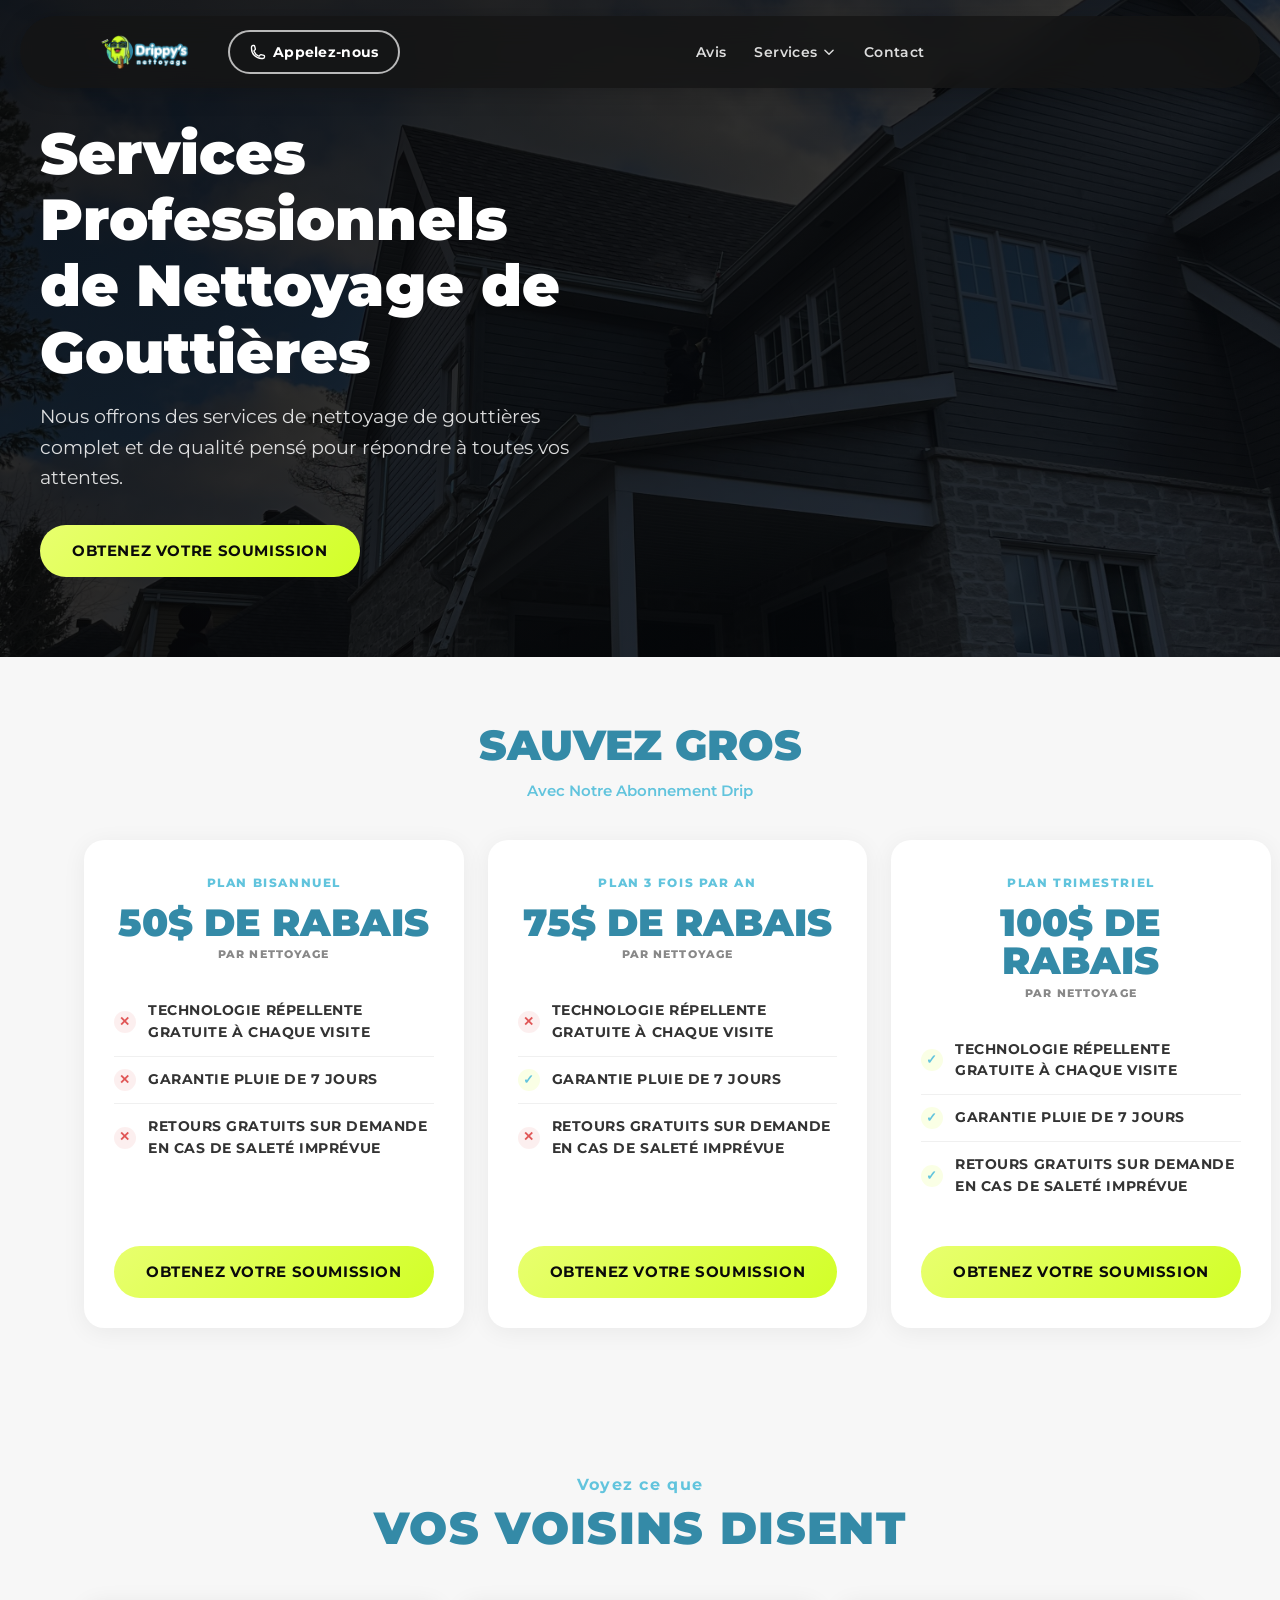
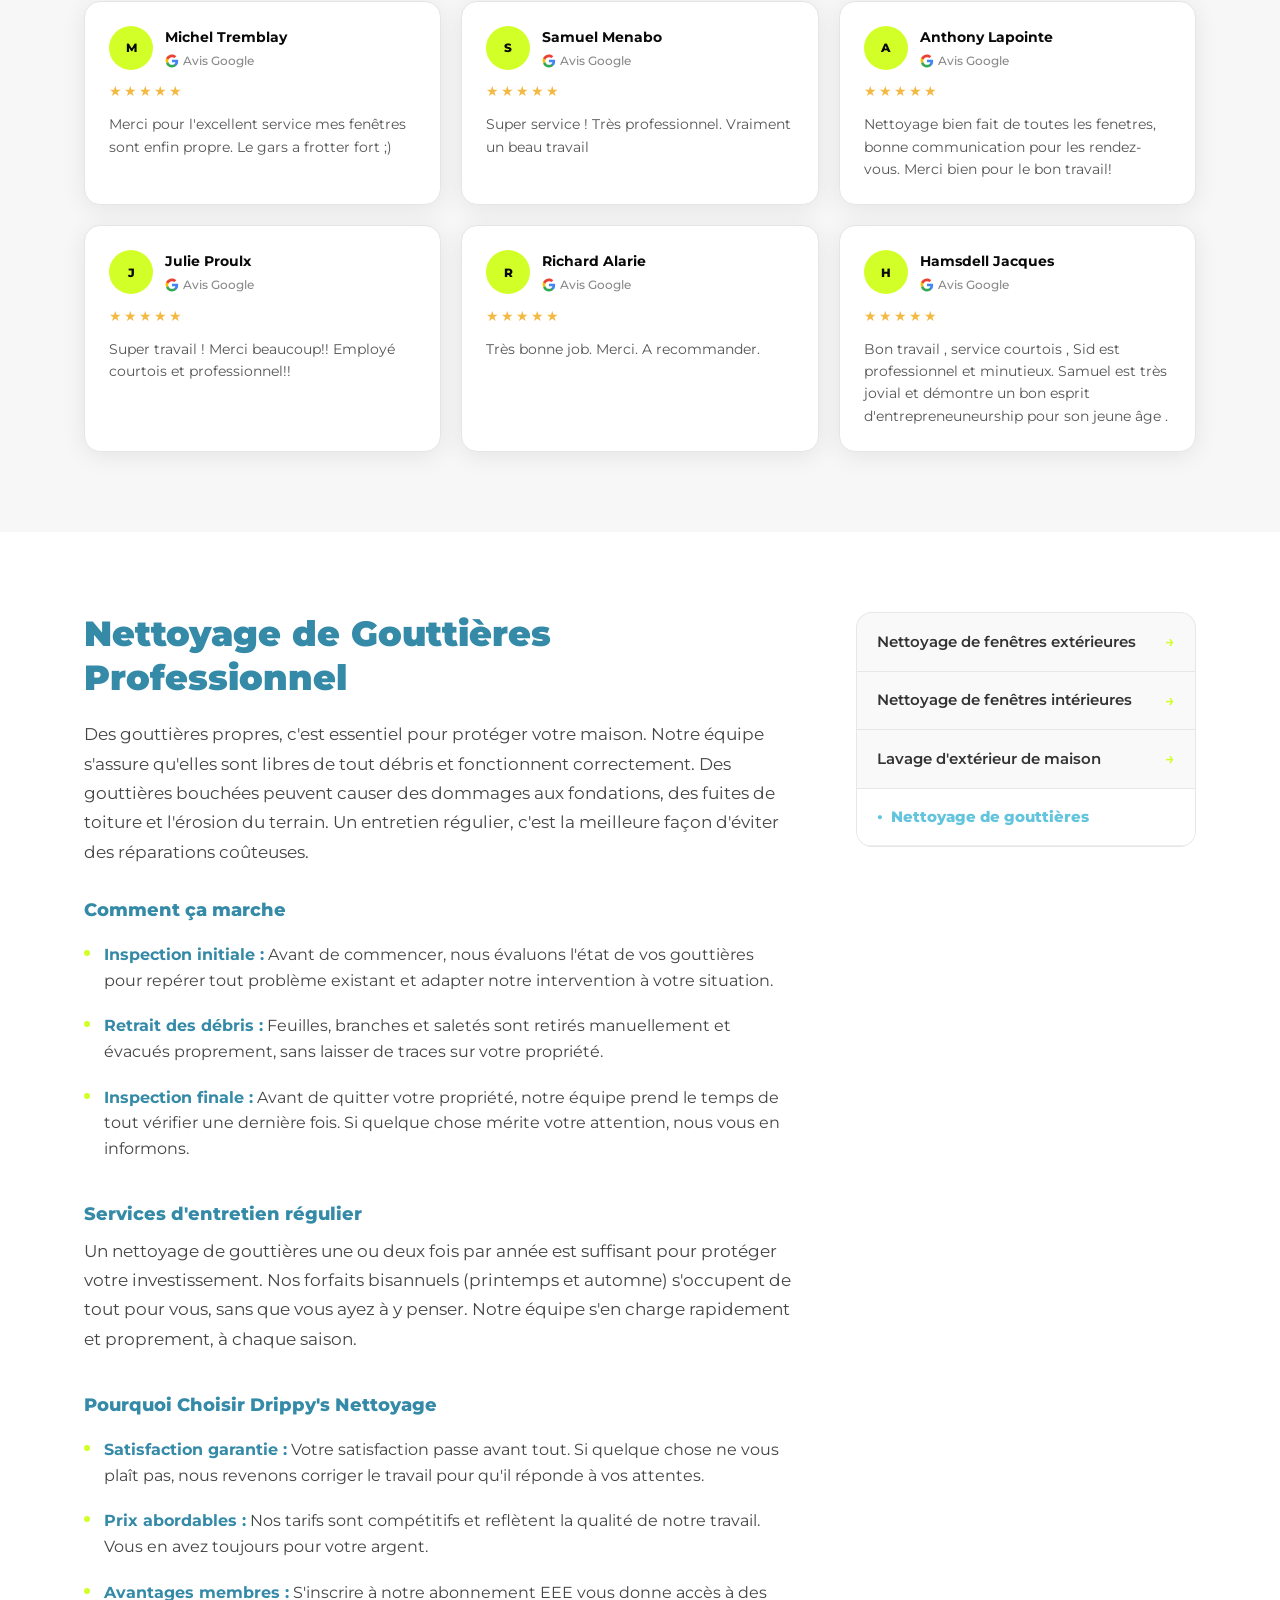
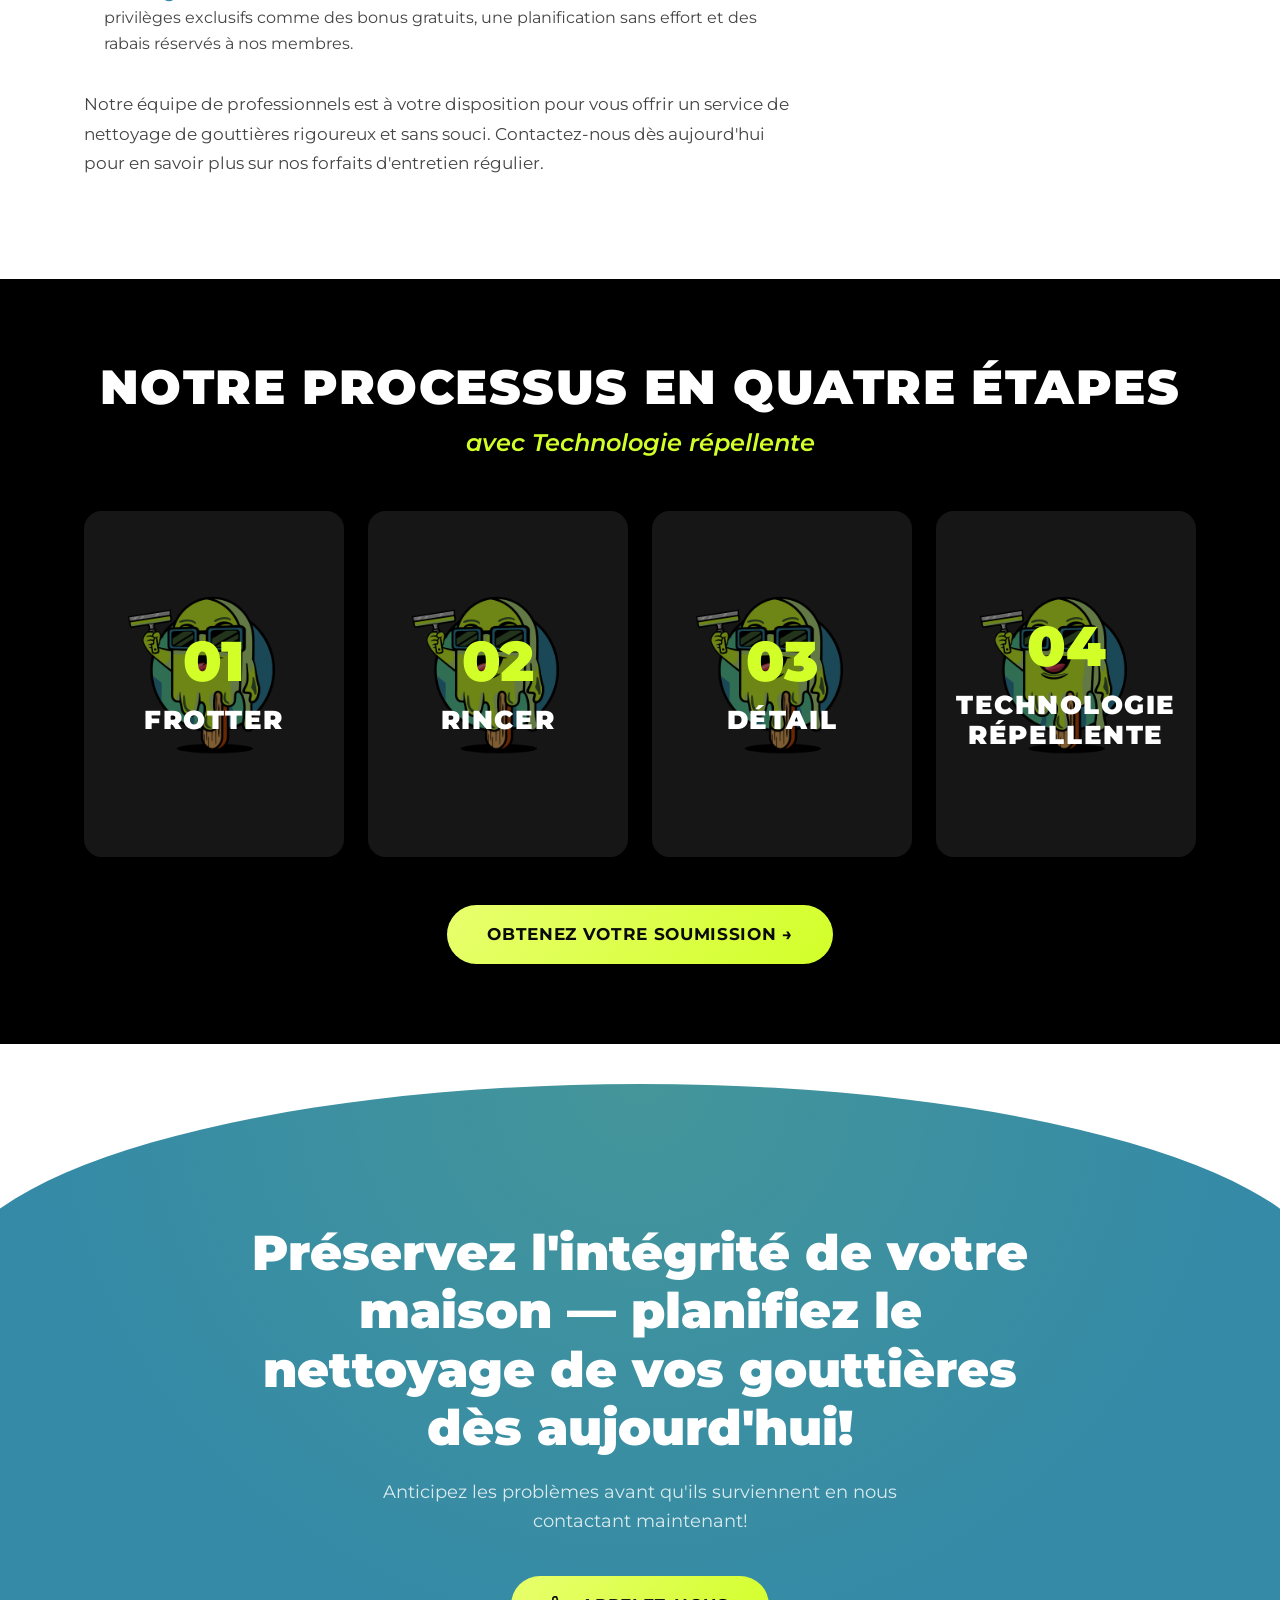
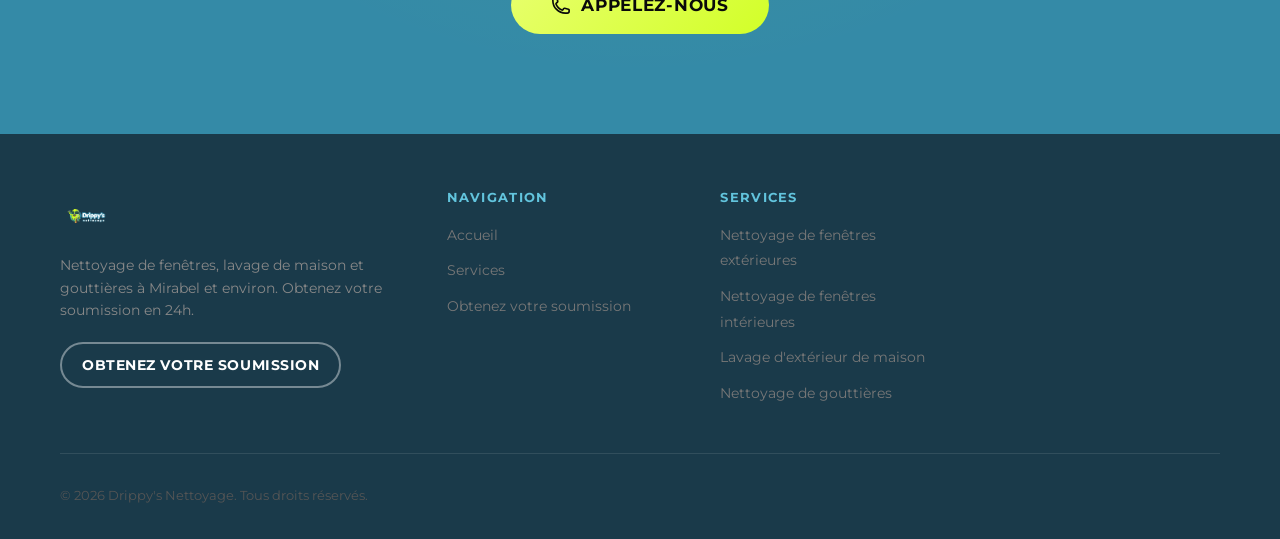
==== commit cb39fc52: "Switch reviews from Facebook to Google Point review badges/links to the Google Business review page " ====
--- a/gouttieres.html
+++ b/gouttieres.html
@@ -2,13 +2,14 @@
 <html lang="fr">
 <head>
   <meta charset="UTF-8">
+  <link rel="icon" type="image/png" href="images/favicon.png">
   <meta name="viewport" content="width=device-width, initial-scale=1.0">
   <title>Nettoyage de gouttières à Mirabel | Drippy's Nettoyage</title>
   <meta name="description" content="Nettoyage de gouttières professionnel à Mirabel. Débris retirés, débit vérifié, inspection incluse. Protégez votre maison avant que ça coûte cher.">
   <link rel="stylesheet" href="css/styles.css">
 <!-- Facebook Pixel Code -->
-<script>!function(f,b,e,v,n,t,s){if(f.fbq)return;n=f.fbq=function(){n.callMethod?n.callMethod.apply(n,arguments):n.queue.push(arguments)};if(!f._fbq)f._fbq=n;n.push=n;n.loaded=!0;n.version='2.0';n.queue=[];t=b.createElement(e);t.async=!0;t.src=v;s=b.getElementsByTagName(e)[0];s.parentNode.insertBefore(t,s)}(window,document,'script','https://connect.facebook.net/en_US/fbevents.js');fbq('init','4264810693773625');fbq('track','PageView');</script>
-<noscript><img height="1" width="1" src="https://www.facebook.com/tr?id=4264810693773625&ev=PageView&noscript=1"/></noscript>
+<script>!function(f,b,e,v,n,t,s){if(f.fbq)return;n=f.fbq=function(){n.callMethod?n.callMethod.apply(n,arguments):n.queue.push(arguments)};if(!f._fbq)f._fbq=n;n.push=n;n.loaded=!0;n.version='2.0';n.queue=[];t=b.createElement(e);t.async=!0;t.src=v;s=b.getElementsByTagName(e)[0];s.parentNode.insertBefore(t,s)}(window,document,'script','https://connect.facebook.net/en_US/fbevents.js');fbq('init','1469865391275936');fbq('track','PageView');</script>
+<noscript><img height="1" width="1" src="https://www.facebook.com/tr?id=1469865391275936&ev=PageView&noscript=1"/></noscript>
 <!-- End Facebook Pixel Code -->
 </head>
 <body>
@@ -130,102 +131,97 @@
       <h2 class="reviews-big-title" style="font-size:clamp(1.8rem,4vw,2.8rem);">VOS VOISINS DISENT</h2>
     </div>
     <div class="container review-cards-grid">
-      <div class="review-card">
-        <div class="review-card-header">
-          <div class="review-avatar"><img src="images/review-alain-laroche.jpg" alt="Alain Laroche"></div>
-          <div class="review-info">
-            <span class="review-name">Alain Laroche</span>
-            <span class="review-source">
-              <svg class="google-logo-xs" viewBox="0 0 24 24" xmlns="http://www.w3.org/2000/svg" fill="#1877F2"><path d="M24 12.073C24 5.405 18.627 0 12 0S0 5.405 0 12.073c0 6.027 4.388 11.02 10.125 11.927v-8.434H7.078v-3.493h3.047V9.43c0-3.007 1.792-4.669 4.533-4.669 1.312 0 2.686.235 2.686.235v2.953H15.83c-1.491 0-1.956.925-1.956 1.874v2.25h3.328l-.532 3.493h-2.796v8.434C19.612 23.093 24 18.1 24 12.073z"/></svg>
-              Avis Facebook
-            </span>
-          </div>
-        </div>
-        <div class="review-stars">★★★★★</div>
-        <p class="review-text-short">Super courtois, très professionnel et un excellent travail qu'ils ont réalisé ! Très satisfait.</p>
-        <p class="review-text-full" hidden>Super courtois, très professionnel et un excellent travail qu'ils ont réalisé ! Très satisfait. Je recommande sans hésiter.</p>
-        <button class="review-read-more" data-review="0">Lire plus</button>
-      </div>
-      <div class="review-card">
-        <div class="review-card-header">
-          <div class="review-avatar"><img src="images/review-marie-claude-amyot.jpg" alt="Marie-Claude Amyot"></div>
-          <div class="review-info">
-            <span class="review-name">Marie-Claude Amyot</span>
-            <span class="review-source">
-              <svg class="google-logo-xs" viewBox="0 0 24 24" xmlns="http://www.w3.org/2000/svg" fill="#1877F2"><path d="M24 12.073C24 5.405 18.627 0 12 0S0 5.405 0 12.073c0 6.027 4.388 11.02 10.125 11.927v-8.434H7.078v-3.493h3.047V9.43c0-3.007 1.792-4.669 4.533-4.669 1.312 0 2.686.235 2.686.235v2.953H15.83c-1.491 0-1.956.925-1.956 1.874v2.25h3.328l-.532 3.493h-2.796v8.434C19.612 23.093 24 18.1 24 12.073z"/></svg>
-              Avis Facebook
-            </span>
-          </div>
-        </div>
-        <div class="review-stars">★★★★★</div>
-        <p class="review-text-short">Je suis ravie du service de lavage de mes fenêtres. Le résultat est impeccable, mes vitres n'ont jamais été aussi propres…</p>
-        <p class="review-text-full" hidden>Je suis ravie du service de lavage de mes fenêtres. Le résultat est impeccable, mes vitres n'ont jamais été aussi propres. Équipe professionnelle et efficace. Je recommande vivement leurs services pour un lavage de fenêtres de haute qualité.</p>
-        <button class="review-read-more" data-review="1">Lire plus</button>
-      </div>
-      <div class="review-card">
-        <div class="review-card-header">
-          <div class="review-avatar"><img src="images/review-georgia-neophytou.jpg" alt="Georgia Neophytou"></div>
-          <div class="review-info">
-            <span class="review-name">Georgia Neophytou</span>
-            <span class="review-source">
-              <svg class="google-logo-xs" viewBox="0 0 24 24" xmlns="http://www.w3.org/2000/svg" fill="#1877F2"><path d="M24 12.073C24 5.405 18.627 0 12 0S0 5.405 0 12.073c0 6.027 4.388 11.02 10.125 11.927v-8.434H7.078v-3.493h3.047V9.43c0-3.007 1.792-4.669 4.533-4.669 1.312 0 2.686.235 2.686.235v2.953H15.83c-1.491 0-1.956.925-1.956 1.874v2.25h3.328l-.532 3.493h-2.796v8.434C19.612 23.093 24 18.1 24 12.073z"/></svg>
-              Avis Facebook
-            </span>
-          </div>
-        </div>
-        <div class="review-stars">★★★★★</div>
-        <p class="review-text-short">Le jeune homme a fait un excellent travail, très professionnel. Mes fenêtres sont propres et brillantes…</p>
-        <p class="review-text-full" hidden>Le jeune homme a fait un excellent travail, très professionnel. Mes fenêtres sont propres et brillantes — je recommande définitivement cette compagnie et je vais certainement les rappeler.</p>
-        <button class="review-read-more" data-review="2">Lire plus</button>
-      </div>
-      <div class="review-card">
-        <div class="review-card-header">
-          <div class="review-avatar"><img src="images/review-odile-bigendako.jpg" alt="Odile-Silva Bigendako"></div>
-          <div class="review-info">
-            <span class="review-name">Odile-Silva Bigendako</span>
-            <span class="review-source">
-              <svg class="google-logo-xs" viewBox="0 0 24 24" xmlns="http://www.w3.org/2000/svg" fill="#1877F2"><path d="M24 12.073C24 5.405 18.627 0 12 0S0 5.405 0 12.073c0 6.027 4.388 11.02 10.125 11.927v-8.434H7.078v-3.493h3.047V9.43c0-3.007 1.792-4.669 4.533-4.669 1.312 0 2.686.235 2.686.235v2.953H15.83c-1.491 0-1.956.925-1.956 1.874v2.25h3.328l-.532 3.493h-2.796v8.434C19.612 23.093 24 18.1 24 12.073z"/></svg>
-              Avis Facebook
-            </span>
-          </div>
-        </div>
-        <div class="review-stars">★★★★★</div>
-        <p class="review-text-short">Très bon service, ponctuels, nous sommes satisfaits, je vous les recommande vivement.</p>
-        <p class="review-text-full" hidden>Très bon service, ponctuels, nous sommes satisfaits, je vous les recommande vivement.</p>
-        <button class="review-read-more" data-review="3">Lire plus</button>
-      </div>
-      <div class="review-card">
-        <div class="review-card-header">
-          <div class="review-avatar"><img src="images/review-marieve-ouellette.jpg" alt="Mariève Ouellette"></div>
-          <div class="review-info">
-            <span class="review-name">Mariève Ouellette</span>
-            <span class="review-source">
-              <svg class="google-logo-xs" viewBox="0 0 24 24" xmlns="http://www.w3.org/2000/svg" fill="#1877F2"><path d="M24 12.073C24 5.405 18.627 0 12 0S0 5.405 0 12.073c0 6.027 4.388 11.02 10.125 11.927v-8.434H7.078v-3.493h3.047V9.43c0-3.007 1.792-4.669 4.533-4.669 1.312 0 2.686.235 2.686.235v2.953H15.83c-1.491 0-1.956.925-1.956 1.874v2.25h3.328l-.532 3.493h-2.796v8.434C19.612 23.093 24 18.1 24 12.073z"/></svg>
-              Avis Facebook
-            </span>
-          </div>
-        </div>
-        <div class="review-stars">★★★★★</div>
-        <p class="review-text-short">Très satisfaite du service reçu, mes portes et fenêtres sont étincelantes, prix abordable et service courtois.</p>
-        <p class="review-text-full" hidden>Très satisfaite du service reçu, mes portes et fenêtres sont étincelantes, prix abordable et service courtois.</p>
-        <button class="review-read-more" data-review="4">Lire plus</button>
-      </div>
-      <div class="review-card">
-        <div class="review-card-header">
-          <div class="review-avatar"><img src="images/review-marc-andre-giguere.jpg" alt="Marc-André Giguère"></div>
-          <div class="review-info">
-            <span class="review-name">Marc-André Giguère</span>
-            <span class="review-source">
-              <svg class="google-logo-xs" viewBox="0 0 24 24" xmlns="http://www.w3.org/2000/svg" fill="#1877F2"><path d="M24 12.073C24 5.405 18.627 0 12 0S0 5.405 0 12.073c0 6.027 4.388 11.02 10.125 11.927v-8.434H7.078v-3.493h3.047V9.43c0-3.007 1.792-4.669 4.533-4.669 1.312 0 2.686.235 2.686.235v2.953H15.83c-1.491 0-1.956.925-1.956 1.874v2.25h3.328l-.532 3.493h-2.796v8.434C19.612 23.093 24 18.1 24 12.073z"/></svg>
-              Avis Facebook
-            </span>
-          </div>
-        </div>
-        <div class="review-stars">★★★★★</div>
-        <p class="review-text-short">Excellent service !!! A1</p>
-        <p class="review-text-full" hidden>Excellent service !!! A1</p>
-        <button class="review-read-more" data-review="5">Lire plus</button>
-      </div>
+
+      <div class="review-card">
+        <div class="review-card-header">
+          <div class="review-avatar">M</div>
+          <div class="review-info">
+            <span class="review-name">Michel Tremblay</span>
+            <span class="review-source">
+              <svg class="google-logo-xs" viewBox="0 0 24 24" xmlns="http://www.w3.org/2000/svg"><path fill="#4285F4" d="M22.56 12.25c0-.78-.07-1.53-.2-2.25H12v4.26h5.92c-.26 1.37-1.04 2.53-2.21 3.31v2.77h3.57c2.08-1.92 3.28-4.74 3.28-8.09z"/><path fill="#34A853" d="M12 23c2.97 0 5.46-.98 7.28-2.66l-3.57-2.77c-.98.66-2.23 1.06-3.71 1.06-2.86 0-5.29-1.93-6.16-4.53H2.18v2.84C3.99 20.53 7.7 23 12 23z"/><path fill="#FBBC05" d="M5.84 13.09c-.22-.66-.35-1.36-.35-2.09s.13-1.43.35-2.09V6.07H2.18C1.43 7.55 1 9.22 1 11s.43 3.45 1.18 4.93l2.85-2.22.81-.62z"/><path fill="#EA4335" d="M12 5.38c1.62 0 3.06.56 4.21 1.64l3.15-3.15C17.45 2.09 14.97 1 12 1 7.7 1 3.99 3.47 2.18 7.07l3.66 2.84c.87-2.6 3.3-4.53 6.16-4.53z"/></svg>
+              Avis Google
+            </span>
+          </div>
+        </div>
+        <div class="review-stars">★★★★★</div>
+        <p class="review-text-short">Merci pour l'excellent service mes fenêtres sont enfin propre. Le gars a frotter fort ;)</p>
+      </div>
+
+      <div class="review-card">
+        <div class="review-card-header">
+          <div class="review-avatar">S</div>
+          <div class="review-info">
+            <span class="review-name">Samuel Menabo</span>
+            <span class="review-source">
+              <svg class="google-logo-xs" viewBox="0 0 24 24" xmlns="http://www.w3.org/2000/svg"><path fill="#4285F4" d="M22.56 12.25c0-.78-.07-1.53-.2-2.25H12v4.26h5.92c-.26 1.37-1.04 2.53-2.21 3.31v2.77h3.57c2.08-1.92 3.28-4.74 3.28-8.09z"/><path fill="#34A853" d="M12 23c2.97 0 5.46-.98 7.28-2.66l-3.57-2.77c-.98.66-2.23 1.06-3.71 1.06-2.86 0-5.29-1.93-6.16-4.53H2.18v2.84C3.99 20.53 7.7 23 12 23z"/><path fill="#FBBC05" d="M5.84 13.09c-.22-.66-.35-1.36-.35-2.09s.13-1.43.35-2.09V6.07H2.18C1.43 7.55 1 9.22 1 11s.43 3.45 1.18 4.93l2.85-2.22.81-.62z"/><path fill="#EA4335" d="M12 5.38c1.62 0 3.06.56 4.21 1.64l3.15-3.15C17.45 2.09 14.97 1 12 1 7.7 1 3.99 3.47 2.18 7.07l3.66 2.84c.87-2.6 3.3-4.53 6.16-4.53z"/></svg>
+              Avis Google
+            </span>
+          </div>
+        </div>
+        <div class="review-stars">★★★★★</div>
+        <p class="review-text-short">Super service ! Très professionnel. Vraiment un beau travail</p>
+      </div>
+
+      <div class="review-card">
+        <div class="review-card-header">
+          <div class="review-avatar">A</div>
+          <div class="review-info">
+            <span class="review-name">Anthony Lapointe</span>
+            <span class="review-source">
+              <svg class="google-logo-xs" viewBox="0 0 24 24" xmlns="http://www.w3.org/2000/svg"><path fill="#4285F4" d="M22.56 12.25c0-.78-.07-1.53-.2-2.25H12v4.26h5.92c-.26 1.37-1.04 2.53-2.21 3.31v2.77h3.57c2.08-1.92 3.28-4.74 3.28-8.09z"/><path fill="#34A853" d="M12 23c2.97 0 5.46-.98 7.28-2.66l-3.57-2.77c-.98.66-2.23 1.06-3.71 1.06-2.86 0-5.29-1.93-6.16-4.53H2.18v2.84C3.99 20.53 7.7 23 12 23z"/><path fill="#FBBC05" d="M5.84 13.09c-.22-.66-.35-1.36-.35-2.09s.13-1.43.35-2.09V6.07H2.18C1.43 7.55 1 9.22 1 11s.43 3.45 1.18 4.93l2.85-2.22.81-.62z"/><path fill="#EA4335" d="M12 5.38c1.62 0 3.06.56 4.21 1.64l3.15-3.15C17.45 2.09 14.97 1 12 1 7.7 1 3.99 3.47 2.18 7.07l3.66 2.84c.87-2.6 3.3-4.53 6.16-4.53z"/></svg>
+              Avis Google
+            </span>
+          </div>
+        </div>
+        <div class="review-stars">★★★★★</div>
+        <p class="review-text-short">Nettoyage bien fait de toutes les fenetres, bonne communication pour les rendez-vous. Merci bien pour le bon travail!</p>
+      </div>
+
+      <div class="review-card">
+        <div class="review-card-header">
+          <div class="review-avatar">J</div>
+          <div class="review-info">
+            <span class="review-name">Julie Proulx</span>
+            <span class="review-source">
+              <svg class="google-logo-xs" viewBox="0 0 24 24" xmlns="http://www.w3.org/2000/svg"><path fill="#4285F4" d="M22.56 12.25c0-.78-.07-1.53-.2-2.25H12v4.26h5.92c-.26 1.37-1.04 2.53-2.21 3.31v2.77h3.57c2.08-1.92 3.28-4.74 3.28-8.09z"/><path fill="#34A853" d="M12 23c2.97 0 5.46-.98 7.28-2.66l-3.57-2.77c-.98.66-2.23 1.06-3.71 1.06-2.86 0-5.29-1.93-6.16-4.53H2.18v2.84C3.99 20.53 7.7 23 12 23z"/><path fill="#FBBC05" d="M5.84 13.09c-.22-.66-.35-1.36-.35-2.09s.13-1.43.35-2.09V6.07H2.18C1.43 7.55 1 9.22 1 11s.43 3.45 1.18 4.93l2.85-2.22.81-.62z"/><path fill="#EA4335" d="M12 5.38c1.62 0 3.06.56 4.21 1.64l3.15-3.15C17.45 2.09 14.97 1 12 1 7.7 1 3.99 3.47 2.18 7.07l3.66 2.84c.87-2.6 3.3-4.53 6.16-4.53z"/></svg>
+              Avis Google
+            </span>
+          </div>
+        </div>
+        <div class="review-stars">★★★★★</div>
+        <p class="review-text-short">Super travail ! Merci beaucoup!! Employé courtois et professionnel!!</p>
+      </div>
+
+      <div class="review-card">
+        <div class="review-card-header">
+          <div class="review-avatar">R</div>
+          <div class="review-info">
+            <span class="review-name">Richard Alarie</span>
+            <span class="review-source">
+              <svg class="google-logo-xs" viewBox="0 0 24 24" xmlns="http://www.w3.org/2000/svg"><path fill="#4285F4" d="M22.56 12.25c0-.78-.07-1.53-.2-2.25H12v4.26h5.92c-.26 1.37-1.04 2.53-2.21 3.31v2.77h3.57c2.08-1.92 3.28-4.74 3.28-8.09z"/><path fill="#34A853" d="M12 23c2.97 0 5.46-.98 7.28-2.66l-3.57-2.77c-.98.66-2.23 1.06-3.71 1.06-2.86 0-5.29-1.93-6.16-4.53H2.18v2.84C3.99 20.53 7.7 23 12 23z"/><path fill="#FBBC05" d="M5.84 13.09c-.22-.66-.35-1.36-.35-2.09s.13-1.43.35-2.09V6.07H2.18C1.43 7.55 1 9.22 1 11s.43 3.45 1.18 4.93l2.85-2.22.81-.62z"/><path fill="#EA4335" d="M12 5.38c1.62 0 3.06.56 4.21 1.64l3.15-3.15C17.45 2.09 14.97 1 12 1 7.7 1 3.99 3.47 2.18 7.07l3.66 2.84c.87-2.6 3.3-4.53 6.16-4.53z"/></svg>
+              Avis Google
+            </span>
+          </div>
+        </div>
+        <div class="review-stars">★★★★★</div>
+        <p class="review-text-short">Très bonne job. Merci. A recommander.</p>
+      </div>
+
+      <div class="review-card">
+        <div class="review-card-header">
+          <div class="review-avatar">H</div>
+          <div class="review-info">
+            <span class="review-name">Hamsdell Jacques</span>
+            <span class="review-source">
+              <svg class="google-logo-xs" viewBox="0 0 24 24" xmlns="http://www.w3.org/2000/svg"><path fill="#4285F4" d="M22.56 12.25c0-.78-.07-1.53-.2-2.25H12v4.26h5.92c-.26 1.37-1.04 2.53-2.21 3.31v2.77h3.57c2.08-1.92 3.28-4.74 3.28-8.09z"/><path fill="#34A853" d="M12 23c2.97 0 5.46-.98 7.28-2.66l-3.57-2.77c-.98.66-2.23 1.06-3.71 1.06-2.86 0-5.29-1.93-6.16-4.53H2.18v2.84C3.99 20.53 7.7 23 12 23z"/><path fill="#FBBC05" d="M5.84 13.09c-.22-.66-.35-1.36-.35-2.09s.13-1.43.35-2.09V6.07H2.18C1.43 7.55 1 9.22 1 11s.43 3.45 1.18 4.93l2.85-2.22.81-.62z"/><path fill="#EA4335" d="M12 5.38c1.62 0 3.06.56 4.21 1.64l3.15-3.15C17.45 2.09 14.97 1 12 1 7.7 1 3.99 3.47 2.18 7.07l3.66 2.84c.87-2.6 3.3-4.53 6.16-4.53z"/></svg>
+              Avis Google
+            </span>
+          </div>
+        </div>
+        <div class="review-stars">★★★★★</div>
+        <p class="review-text-short">Bon travail , service courtois , Sid est professionnel et minutieux. Samuel est très jovial et démontre un bon esprit d'entrepreneuneurship pour son jeune âge .</p>
+      </div>
+
     </div>
   </section>
 
@@ -342,8 +338,8 @@
       <div class="review-info">
         <span class="review-name" id="modalName"></span>
         <span class="review-source">
-          <svg class="google-logo-xs" viewBox="0 0 24 24" xmlns="http://www.w3.org/2000/svg" fill="#1877F2"><path d="M24 12.073C24 5.405 18.627 0 12 0S0 5.405 0 12.073c0 6.027 4.388 11.02 10.125 11.927v-8.434H7.078v-3.493h3.047V9.43c0-3.007 1.792-4.669 4.533-4.669 1.312 0 2.686.235 2.686.235v2.953H15.83c-1.491 0-1.956.925-1.956 1.874v2.25h3.328l-.532 3.493h-2.796v8.434C19.612 23.093 24 18.1 24 12.073z"/></svg>
-          Avis Facebook
+          <svg class="google-logo-xs" viewBox="0 0 24 24" xmlns="http://www.w3.org/2000/svg"><path fill="#4285F4" d="M22.56 12.25c0-.78-.07-1.53-.2-2.25H12v4.26h5.92c-.26 1.37-1.04 2.53-2.21 3.31v2.77h3.57c2.08-1.92 3.28-4.74 3.28-8.09z"/><path fill="#34A853" d="M12 23c2.97 0 5.46-.98 7.28-2.66l-3.57-2.77c-.98.66-2.23 1.06-3.71 1.06-2.86 0-5.29-1.93-6.16-4.53H2.18v2.84C3.99 20.53 7.7 23 12 23z"/><path fill="#FBBC05" d="M5.84 13.09c-.22-.66-.35-1.36-.35-2.09s.13-1.43.35-2.09V6.07H2.18C1.43 7.55 1 9.22 1 11s.43 3.45 1.18 4.93l2.85-2.22.81-.62z"/><path fill="#EA4335" d="M12 5.38c1.62 0 3.06.56 4.21 1.64l3.15-3.15C17.45 2.09 14.97 1 12 1 7.7 1 3.99 3.47 2.18 7.07l3.66 2.84c.87-2.6 3.3-4.53 6.16-4.53z"/></svg>
+          Avis Google
         </span>
       </div>
     </div>
--- a/css/styles.css
+++ b/css/styles.css
@@ -486,7 +486,7 @@
    ============================================================ */
 .services-cards-section {
   padding: 80px 24px;
-  background: #000000;
+  background: #ffffff;
 }
 .services-cards-header {
   margin-bottom: 48px;
@@ -502,7 +502,7 @@
 .services-big-title {
   font-size: clamp(2rem, 5vw, 3.2rem);
   font-weight: 900;
-  color: #ffffff;
+  color: #348aa7;
   letter-spacing: 0.04em;
   margin: 0;
   text-transform: uppercase;
@@ -512,7 +512,7 @@
 .services-cards-grid {
   display: grid;
   grid-template-columns: repeat(2, 1fr);
-  gap: 14px;
+  gap: 20px;
 }
 
 /* Service cards */
@@ -525,14 +525,13 @@
   align-items: center;
   justify-content: center;
   aspect-ratio: 4 / 3;
-  background-color: #2a2a2a;
-  border: 1px solid rgba(210,255,40,0.25);
-  transition: transform 0.35s ease, box-shadow 0.35s ease, background-color 0.35s ease;
+  background-color: #348aa7;
+  border: 3px solid #d2ff28;
+  transition: transform 0.35s ease, box-shadow 0.35s ease;
 }
 .svc-card:hover {
   transform: scale(1.02);
-  box-shadow: 0 24px 56px rgba(210,255,40,0.18);
-  filter: brightness(1.1);
+  box-shadow: 0 20px 48px rgba(52,138,167,0.35);
 }
 .svc-card--big, .svc-card--small { grid-column: span 1; }
 
@@ -543,23 +542,25 @@
   background-repeat: no-repeat;
   background-position: center;
   background-size: 65%;
-  mix-blend-mode: screen;
-  opacity: 0.6;
+  opacity: 1;
 }
 
 .svc-card-overlay {
   position: absolute;
   inset: 0;
-  background: rgba(10, 10, 10, 0.3);
+  background: linear-gradient(to top, rgba(0,0,0,0.75) 0%, rgba(0,0,0,0.1) 50%, transparent 100%);
 }
 
 .svc-card-name {
-  position: relative;
+  position: absolute;
+  bottom: 0;
+  left: 0;
+  right: 0;
   z-index: 2;
   color: #ffffff;
   font-weight: 800;
   font-size: 1.4rem;
-  padding: 16px 24px;
+  padding: 20px 24px;
   line-height: 1.3;
   text-align: center;
   letter-spacing: 0.03em;
@@ -1730,7 +1731,7 @@
 .reviews-badge-stars { color: #F4B942; font-size: 1rem; letter-spacing: 1px; }
 .reviews-badge-label { font-size: 0.8rem; color: var(--text-dim); font-weight: 500; }
 a.reviews-google-badge { text-decoration: none; transition: box-shadow 0.2s, border-color 0.2s; }
-a.reviews-google-badge:hover { border-color: #1877F2; box-shadow: 0 4px 16px rgba(24,119,242,0.15); }
+a.reviews-google-badge:hover { border-color: #4285F4; box-shadow: 0 4px 16px rgba(66,133,244,0.15); }
 .btn-review { font-size: 0.875rem; padding: 10px 20px; }
 
 .review-cards-grid {
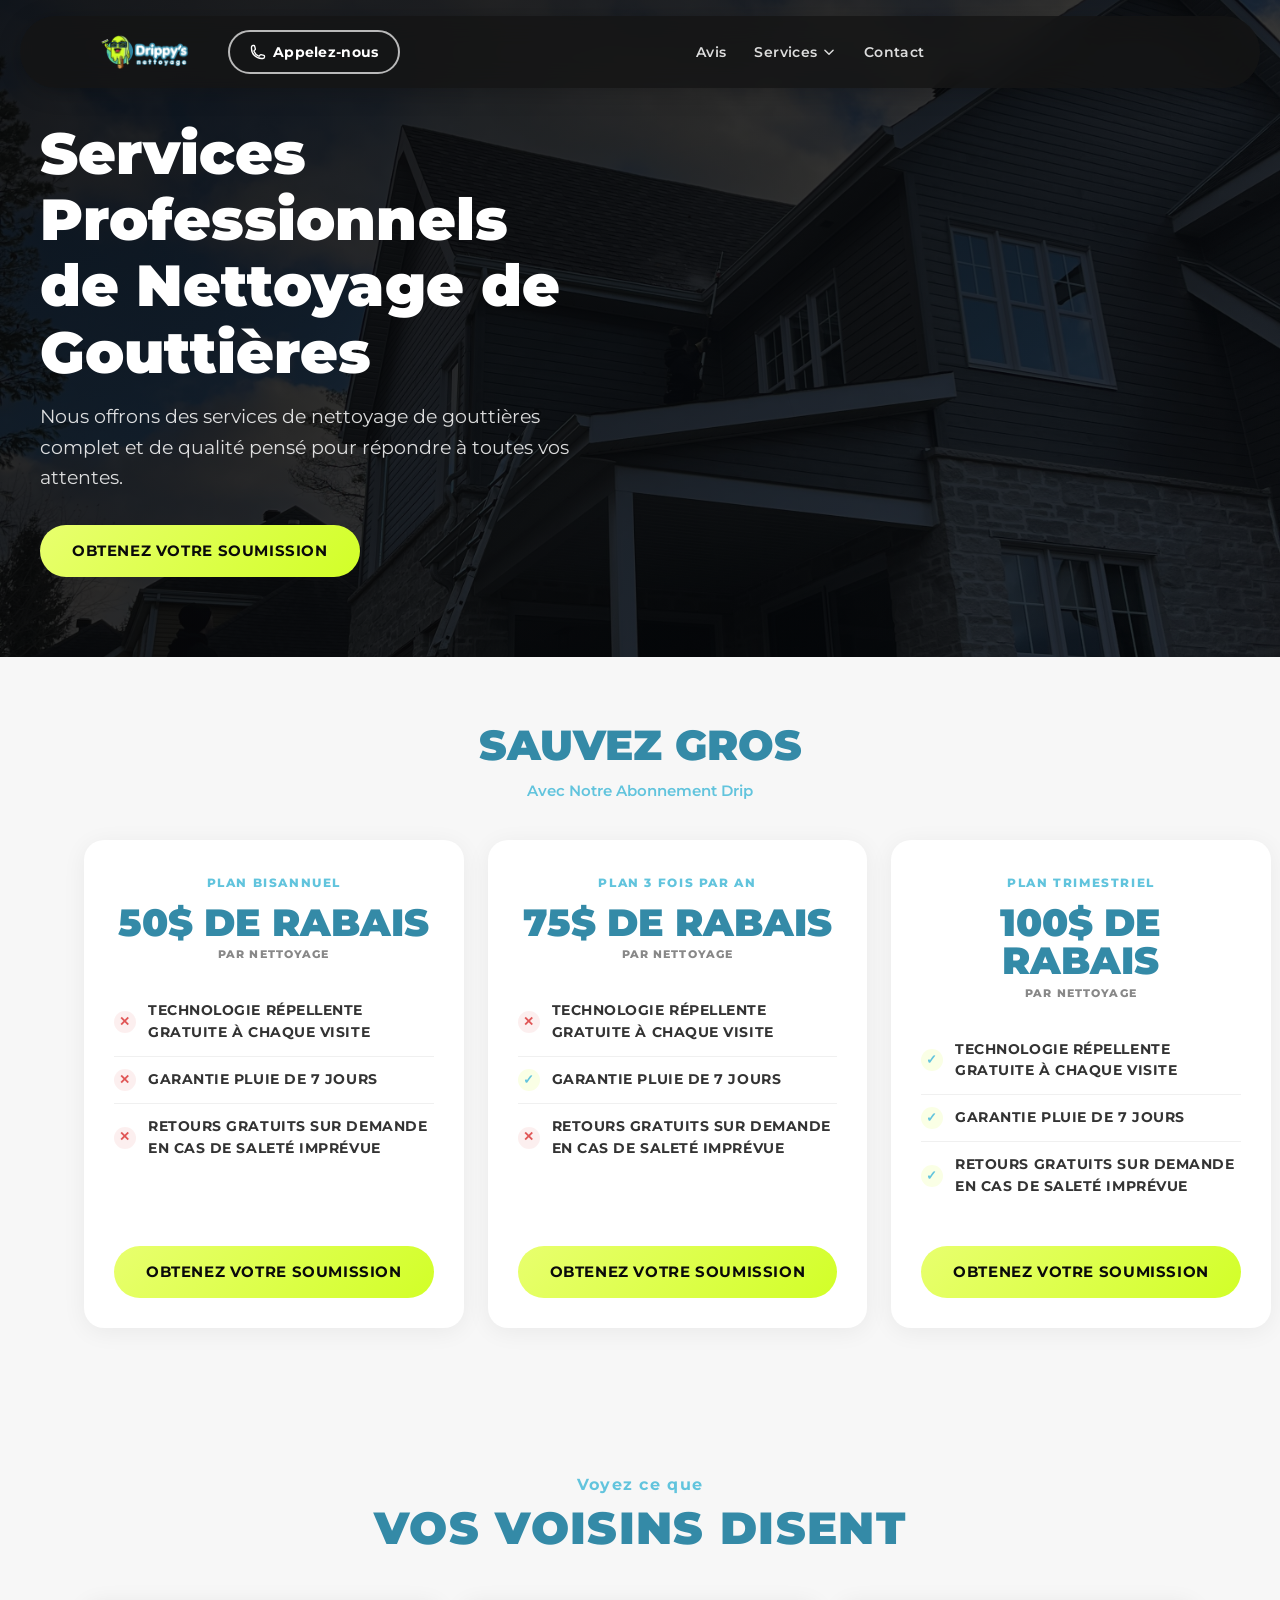
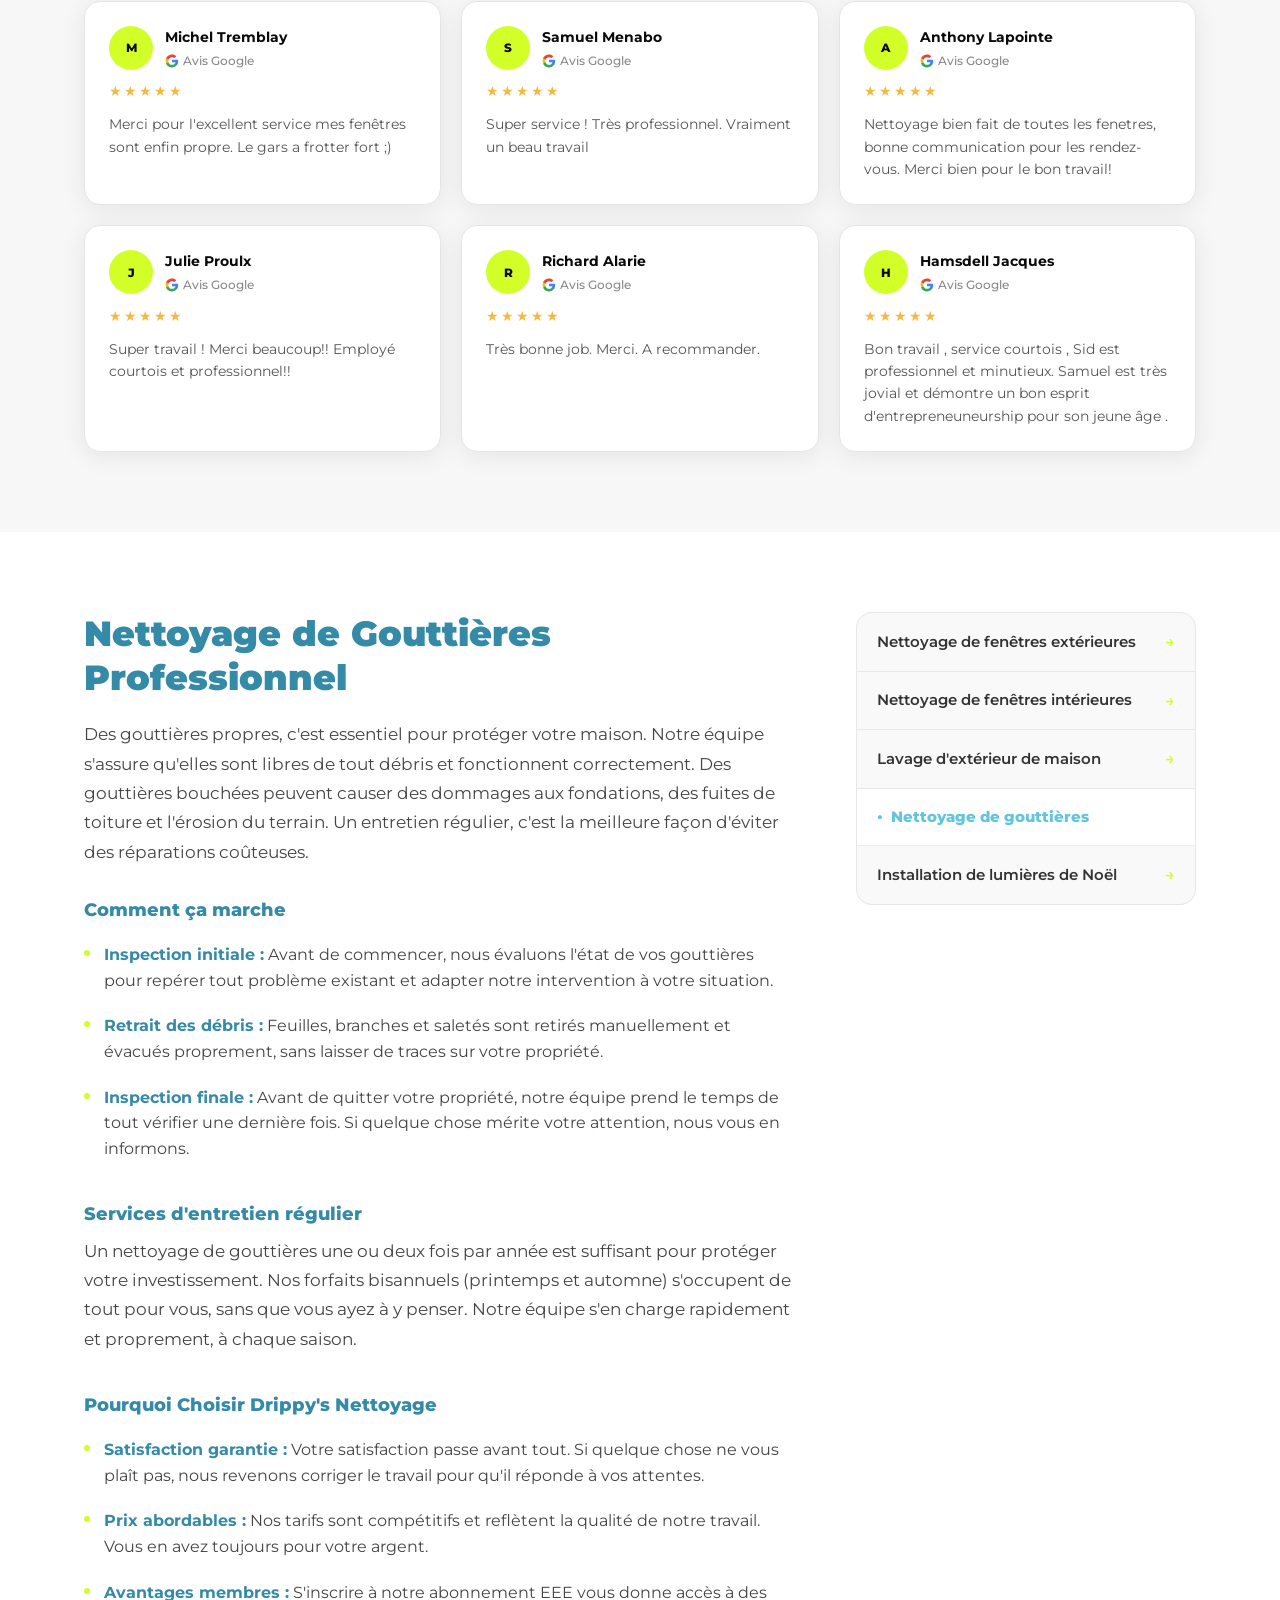
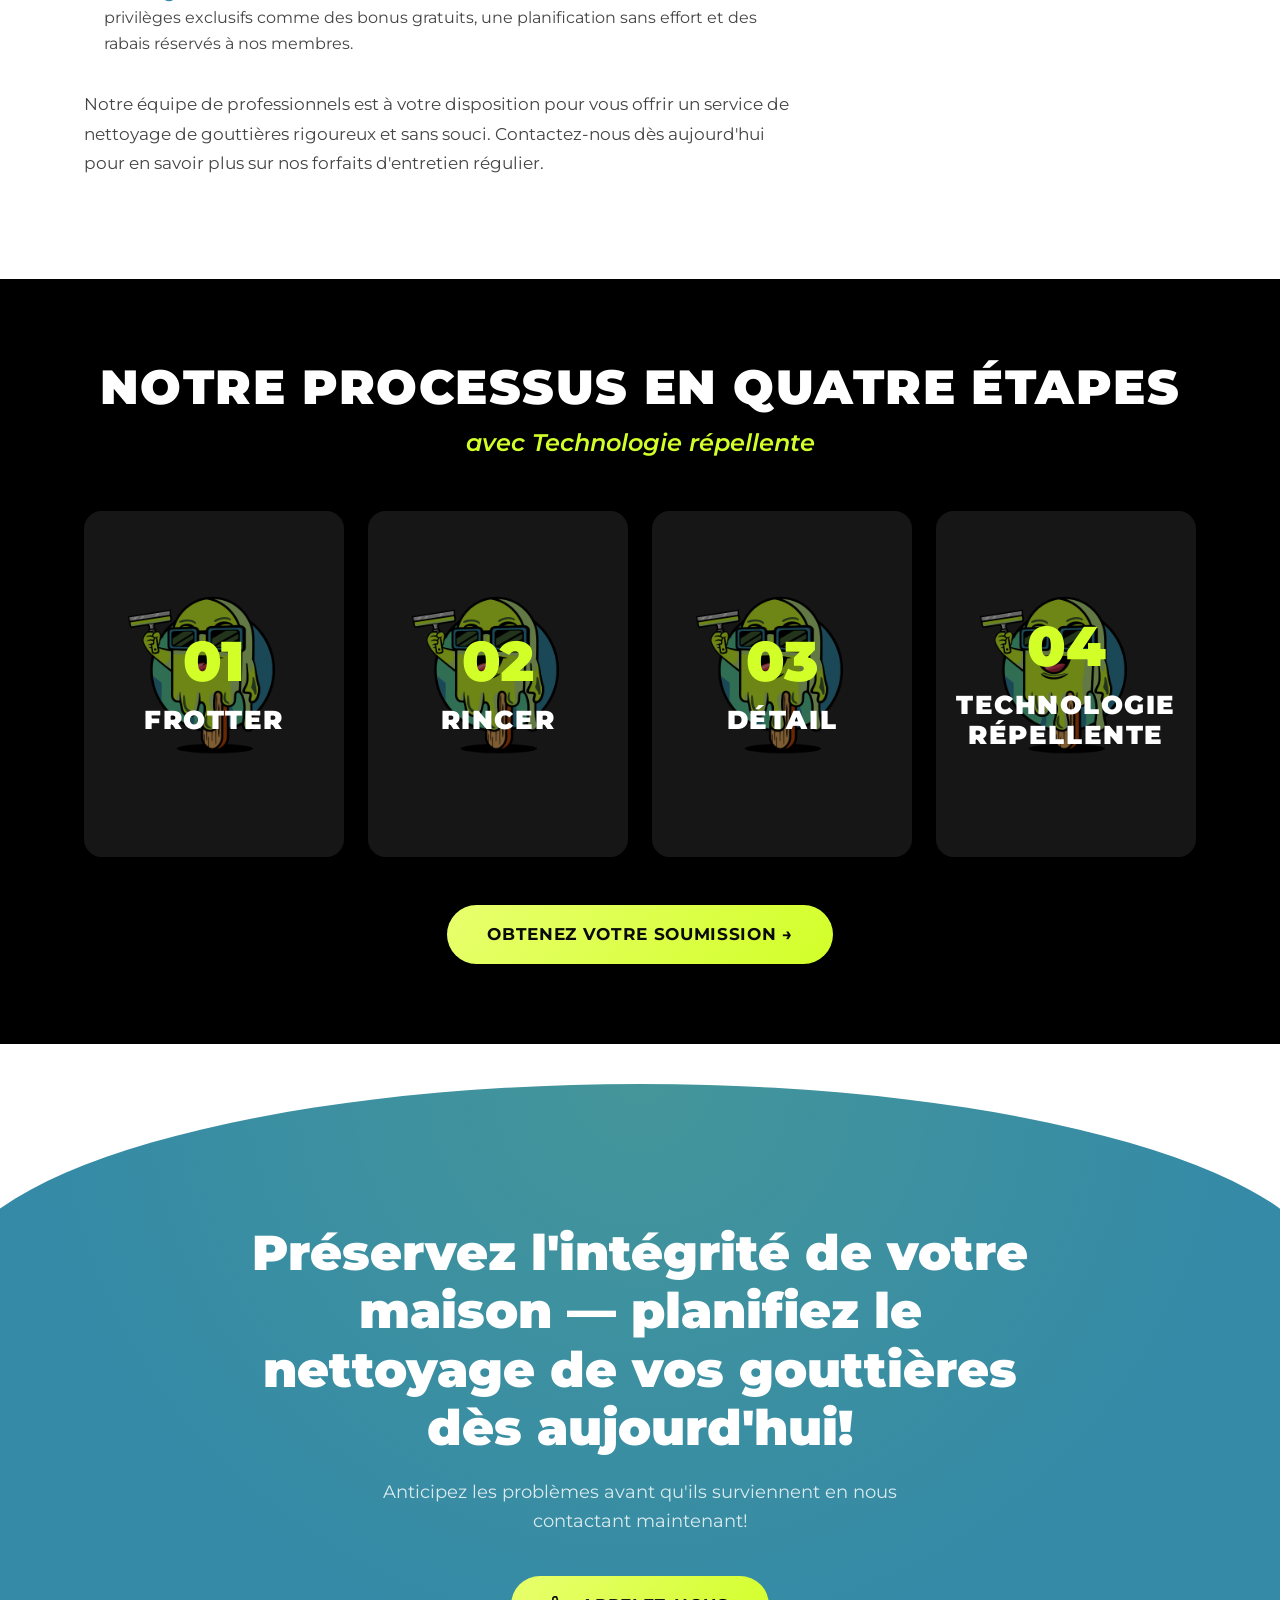
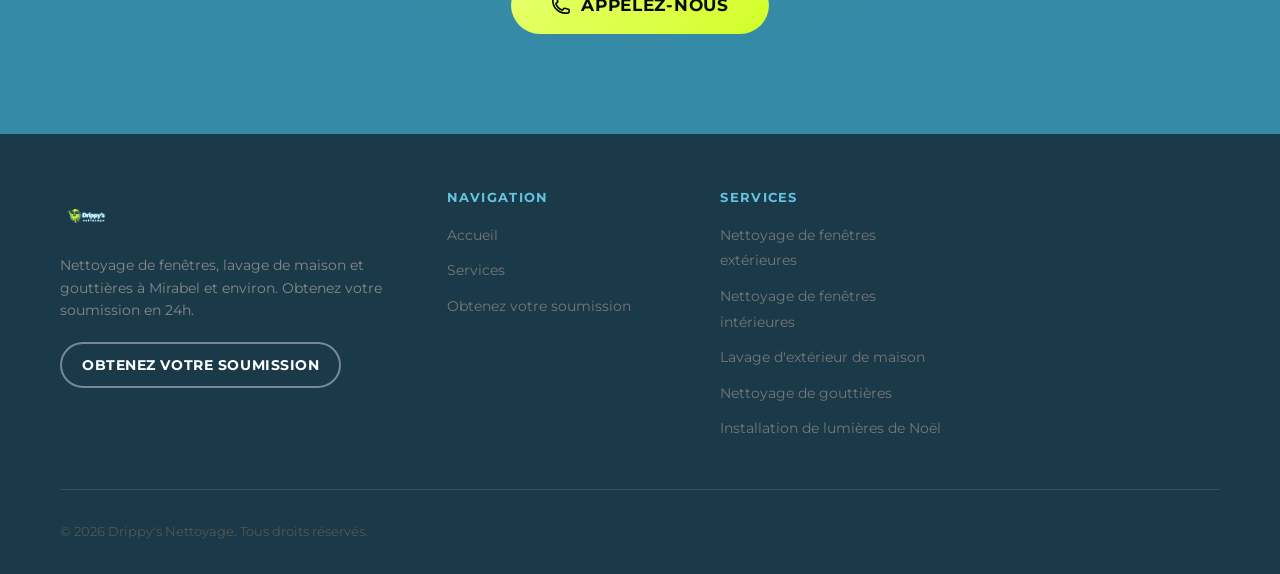
==== commit 925cfe1f: "Add Christmas light installation service page New lumieres-noel.html service page with festive themi" ====
--- a/gouttieres.html
+++ b/gouttieres.html
@@ -35,6 +35,7 @@
           <a href="vitres-interieures.html">Nettoyage de fenêtres intérieures</a>
           <a href="lavage-maison.html">Lavage d'extérieur de maison</a>
           <a href="gouttieres.html">Nettoyage de gouttières</a>
+          <a href="lumieres-noel.html">Installation de lumières de Noël</a>
         </div>
       </div>
       <a href="soumission.html">Contact</a>
@@ -56,6 +57,7 @@
     <a href="vitres-interieures.html">Nettoyage de fenêtres intérieures</a>
     <a href="lavage-maison.html">Lavage d'extérieur de maison</a>
     <a href="gouttieres.html">Nettoyage de gouttières</a>
+    <a href="lumieres-noel.html">Installation de lumières de Noël</a>
   </div>
   <a href="soumission.html">Contact</a>
   <a href="soumission.html" class="btn btn-gold">Obtenez votre soumission</a>
@@ -263,6 +265,7 @@
         <a href="vitres-interieures.html" class="sp-sidebar-link">Nettoyage de fenêtres intérieures <span class="sp-sidebar-arrow">→</span></a>
         <a href="lavage-maison.html" class="sp-sidebar-link">Lavage d'extérieur de maison <span class="sp-sidebar-arrow">→</span></a>
         <span class="sp-sidebar-link--active">Nettoyage de gouttières</span>
+        <a href="lumieres-noel.html" class="sp-sidebar-link">Installation de lumières de Noël <span class="sp-sidebar-arrow">→</span></a>
       </aside>
 
     </div>
@@ -373,6 +376,7 @@
           <li><a href="vitres-interieures.html">Nettoyage de fenêtres intérieures</a></li>
           <li><a href="lavage-maison.html">Lavage d'extérieur de maison</a></li>
           <li><a href="gouttieres.html">Nettoyage de gouttières</a></li>
+          <li><a href="lumieres-noel.html">Installation de lumières de Noël</a></li>
         </ul>
       </div>
     </div>
--- a/css/styles.css
+++ b/css/styles.css
@@ -2737,3 +2737,235 @@
     justify-content: center;
   }
 }
+
+/* ============================================================
+   CHRISTMAS LIGHTS PAGE — festive theme
+   Scoped entirely under body.page-noel so no other page is affected.
+   ============================================================ */
+
+/* Festive color overrides on shared components, this page only */
+body.page-noel .sp-hero-bg {
+  filter: brightness(0.55);
+  background-position: center top;
+}
+body.page-noel .sp-hero-overlay {
+  background: linear-gradient(135deg, rgba(11,30,20,0.6) 0%, rgba(90,10,18,0.28) 100%);
+}
+body.page-noel .sp-detail-content h2,
+body.page-noel .sp-detail-content h3 {
+  color: #0b6e4f;
+}
+body.page-noel .sp-detail-content ul li::before {
+  background: #c8102e;
+}
+body.page-noel .sp-detail-content ul li strong {
+  color: #0b6e4f;
+}
+body.page-noel .noel-icon {
+  vertical-align: -4px;
+  margin-right: 4px;
+}
+body.page-noel .sp-sidebar-link--active {
+  color: #c8102e;
+}
+body.page-noel .sp-sidebar-link--active::before {
+  color: #c8102e;
+}
+body.page-noel .sp-reviews-section .reviews-eyebrow {
+  color: #0b6e4f;
+}
+body.page-noel .sp-reviews-section .reviews-big-title {
+  color: #c8102e;
+}
+body.page-noel .review-card {
+  border-top: 4px solid #c8102e;
+}
+body.page-noel .review-card:nth-child(2n) {
+  border-top-color: #0b6e4f;
+}
+body.page-noel .sp-process-section {
+  background: linear-gradient(160deg, #06110a 0%, #0c1f13 55%, #06110a 100%);
+}
+body.page-noel .sp-process-card-bg {
+  background-image: url('../images/logo-noel.png');
+  background-size: 150%;
+  opacity: 1;
+}
+body.page-noel .sp-process-badge {
+  width: 62px;
+  height: 62px;
+  margin: 0 auto;
+  border-radius: 50%;
+  display: flex;
+  align-items: center;
+  justify-content: center;
+  font-size: 1.6rem;
+  color: #fff;
+  background: radial-gradient(circle at 35% 30%, #ff6b5b, #c8102e 70%);
+  box-shadow: 0 4px 14px rgba(200,16,46,0.45), inset 0 -4px 8px rgba(0,0,0,0.25);
+}
+body.page-noel .sp-process-card:nth-child(2n) .sp-process-badge {
+  background: radial-gradient(circle at 35% 30%, #35b17c, #0b6e4f 70%);
+  box-shadow: 0 4px 14px rgba(11,110,79,0.45), inset 0 -4px 8px rgba(0,0,0,0.25);
+}
+body.page-noel .cta-banner-section {
+  background: linear-gradient(135deg, #7a0f20 0%, #c8102e 55%, #7a0f20 100%);
+}
+body.page-noel .cta-banner-overlay {
+  background: radial-gradient(ellipse at center top, rgba(11,110,79,0.22) 0%, transparent 65%);
+}
+
+/* Light garland */
+body.page-noel .noel-garland {
+  position: relative;
+  display: flex;
+  justify-content: center;
+  align-items: flex-start;
+  gap: 18px;
+  flex-wrap: wrap;
+  padding: 0 20px 28px;
+  z-index: 3;
+}
+body.page-noel .noel-garland::before {
+  content: '';
+  position: absolute;
+  left: 6%;
+  right: 6%;
+  top: 6px;
+  height: 2px;
+  background: rgba(255,255,255,0.28);
+  z-index: -1;
+}
+body.page-noel .noel-garland--onlight::before {
+  background: rgba(0,0,0,0.15);
+}
+body.page-noel .noel-garland--hero {
+  position: absolute;
+  top: 0;
+  left: 0;
+  right: 0;
+  padding-top: 18px;
+  z-index: 1;
+}
+body.page-noel .noel-bulb {
+  width: 12px;
+  height: 12px;
+  border-radius: 50%;
+  background: var(--c);
+  box-shadow: 0 0 6px var(--c);
+  animation: noelTwinkle 1.8s ease-in-out infinite;
+  animation-delay: var(--d);
+  transform: translateY(6px);
+}
+body.page-noel .noel-bulb:nth-child(3n) { transform: translateY(10px); }
+body.page-noel .noel-bulb:nth-child(4n) { transform: translateY(2px); }
+
+@keyframes noelTwinkle {
+  0%, 100% { opacity: 0.55; box-shadow: 0 0 4px var(--c); }
+  50%      { opacity: 1;    box-shadow: 0 0 14px var(--c), 0 0 26px var(--c); }
+}
+
+/* Falling snow (hero only) */
+body.page-noel .noel-snow {
+  position: absolute;
+  inset: 0;
+  overflow: hidden;
+  pointer-events: none;
+  z-index: 1;
+}
+body.page-noel .noel-flake {
+  position: absolute;
+  top: -8%;
+  color: #ffffff;
+  opacity: 0.85;
+  text-shadow: 0 0 4px rgba(255,255,255,0.6);
+  animation-name: noelFall;
+  animation-timing-function: linear;
+  animation-iteration-count: infinite;
+}
+body.page-noel .noel-flake::before { content: '❄'; }
+
+@keyframes noelFall {
+  0%   { top: -8%;   transform: translateX(0); }
+  50%  {             transform: translateX(14px); }
+  100% { top: 108%;  transform: translateX(-10px); }
+}
+
+@media (prefers-reduced-motion: reduce) {
+  body.page-noel .noel-bulb,
+  body.page-noel .noel-flake {
+    animation: none;
+  }
+  body.page-noel .noel-snow { display: none; }
+}
+
+@media (max-width: 640px) {
+  body.page-noel .noel-garland--hero { display: none; }
+  body.page-noel .noel-snow { display: none; }
+}
+
+/* Snow beyond the hero */
+body.page-noel .sp-reviews-section,
+body.page-noel .sp-process-section {
+  position: relative;
+  overflow: hidden;
+}
+body.page-noel .noel-snow--onlight .noel-flake {
+  color: #9fb8d9;
+  opacity: 0.55;
+  text-shadow: none;
+}
+
+/* Festive plaid texture behind the light sections */
+body.page-noel .sp-detail-section,
+body.page-noel .sp-reviews-section,
+body.page-noel .noel-gallery-section {
+  background-color: #fdf6ec;
+  background-image:
+    repeating-linear-gradient(0deg, rgba(200,16,46,0.09) 0px, rgba(200,16,46,0.09) 2px, transparent 2px, transparent 40px),
+    repeating-linear-gradient(90deg, rgba(11,110,79,0.09) 0px, rgba(11,110,79,0.09) 2px, transparent 2px, transparent 40px);
+}
+
+/* Photo gallery */
+body.page-noel .noel-gallery-section {
+  padding: 80px 0;
+}
+body.page-noel .noel-gallery-title {
+  text-align: center;
+  color: #c8102e;
+  font-size: clamp(1.8rem, 4vw, 2.6rem);
+  font-weight: 900;
+  margin: 0 0 8px;
+  text-transform: uppercase;
+}
+body.page-noel .noel-gallery-subtitle {
+  text-align: center;
+  color: #0b6e4f;
+  font-weight: 700;
+  margin: 0 0 40px;
+}
+body.page-noel .noel-gallery-grid {
+  display: grid;
+  grid-template-columns: repeat(2, 1fr);
+  gap: 24px;
+}
+body.page-noel .noel-gallery-grid img {
+  display: block;
+  width: 100%;
+  aspect-ratio: 4 / 3;
+  object-fit: cover;
+  border-radius: 16px;
+  box-shadow: var(--shadow);
+  border: 3px solid #ffffff;
+}
+@media (max-width: 640px) {
+  body.page-noel .noel-gallery-grid { grid-template-columns: 1fr; }
+}
+
+@media (max-width: 640px) {
+  body.page-noel .sp-reviews-section .noel-snow,
+  body.page-noel .sp-process-section .noel-snow,
+  body.page-noel .cta-banner-section .noel-snow {
+    display: none;
+  }
+}
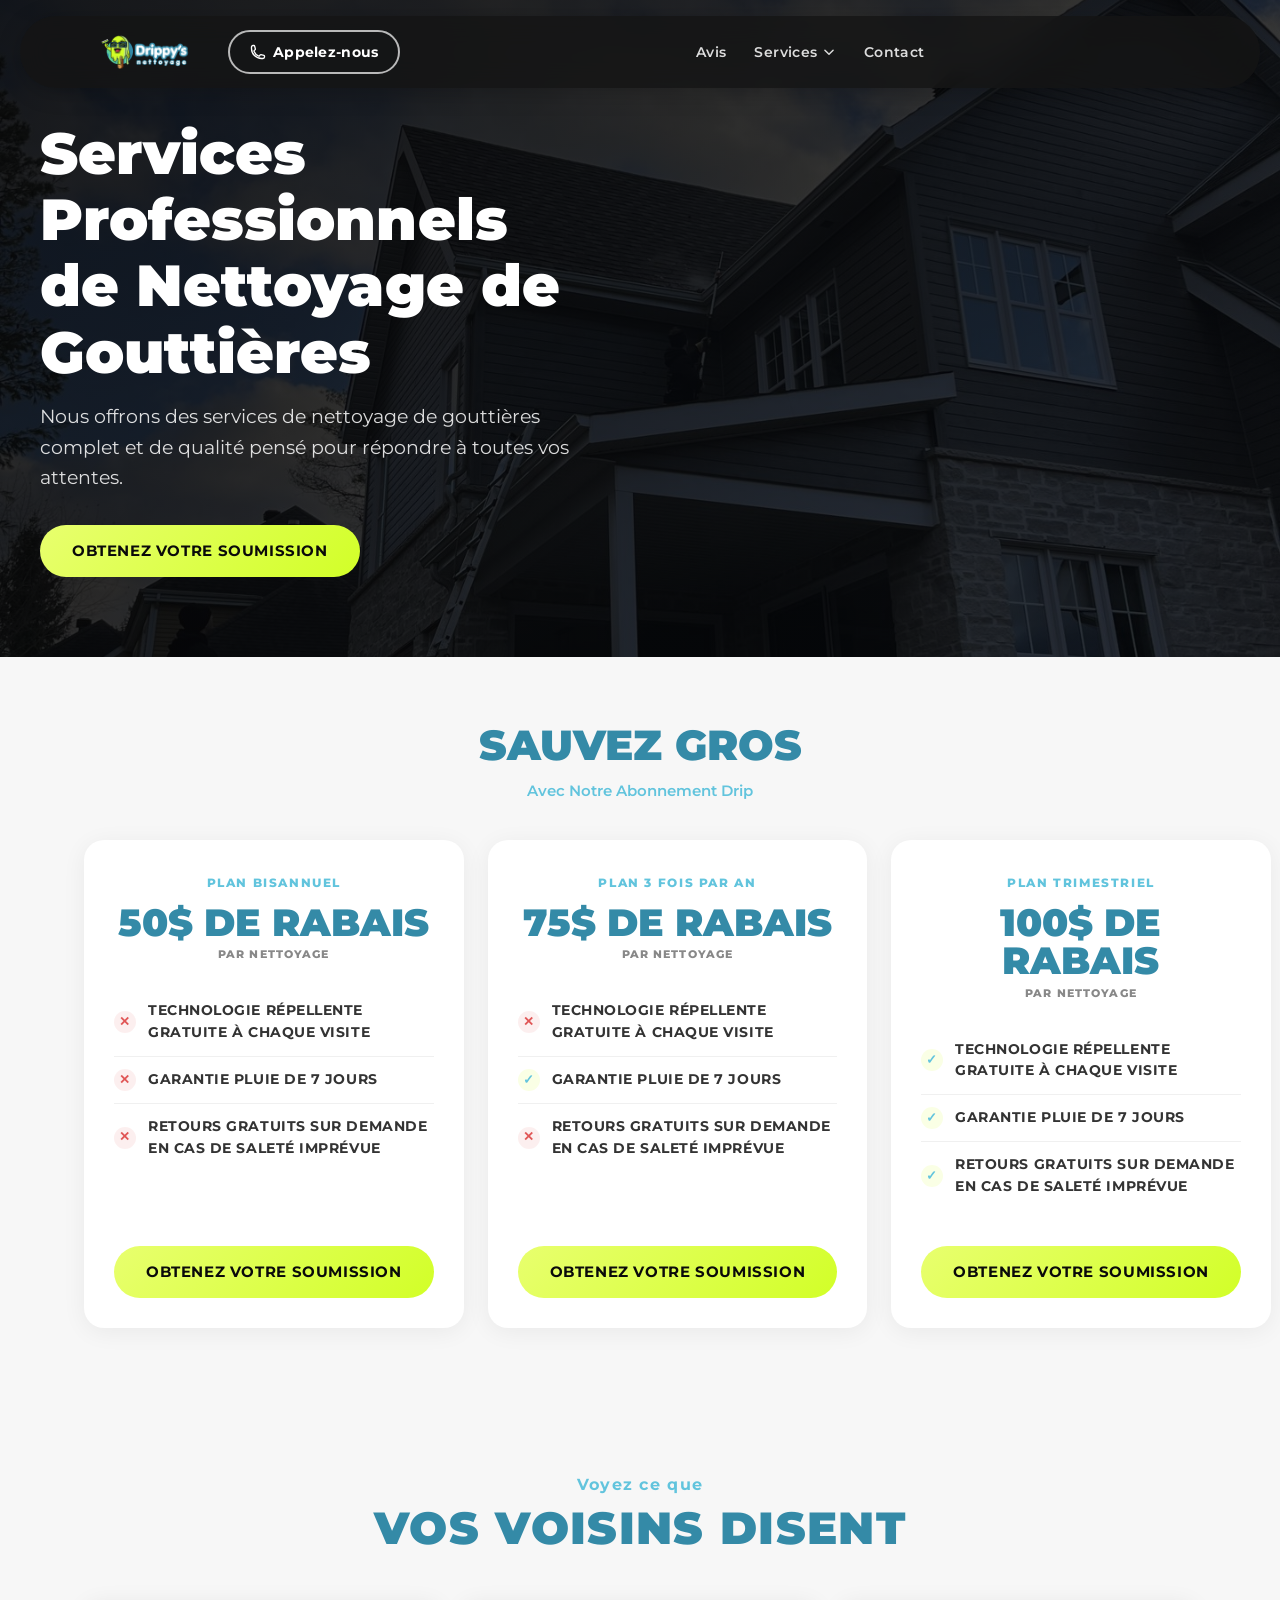
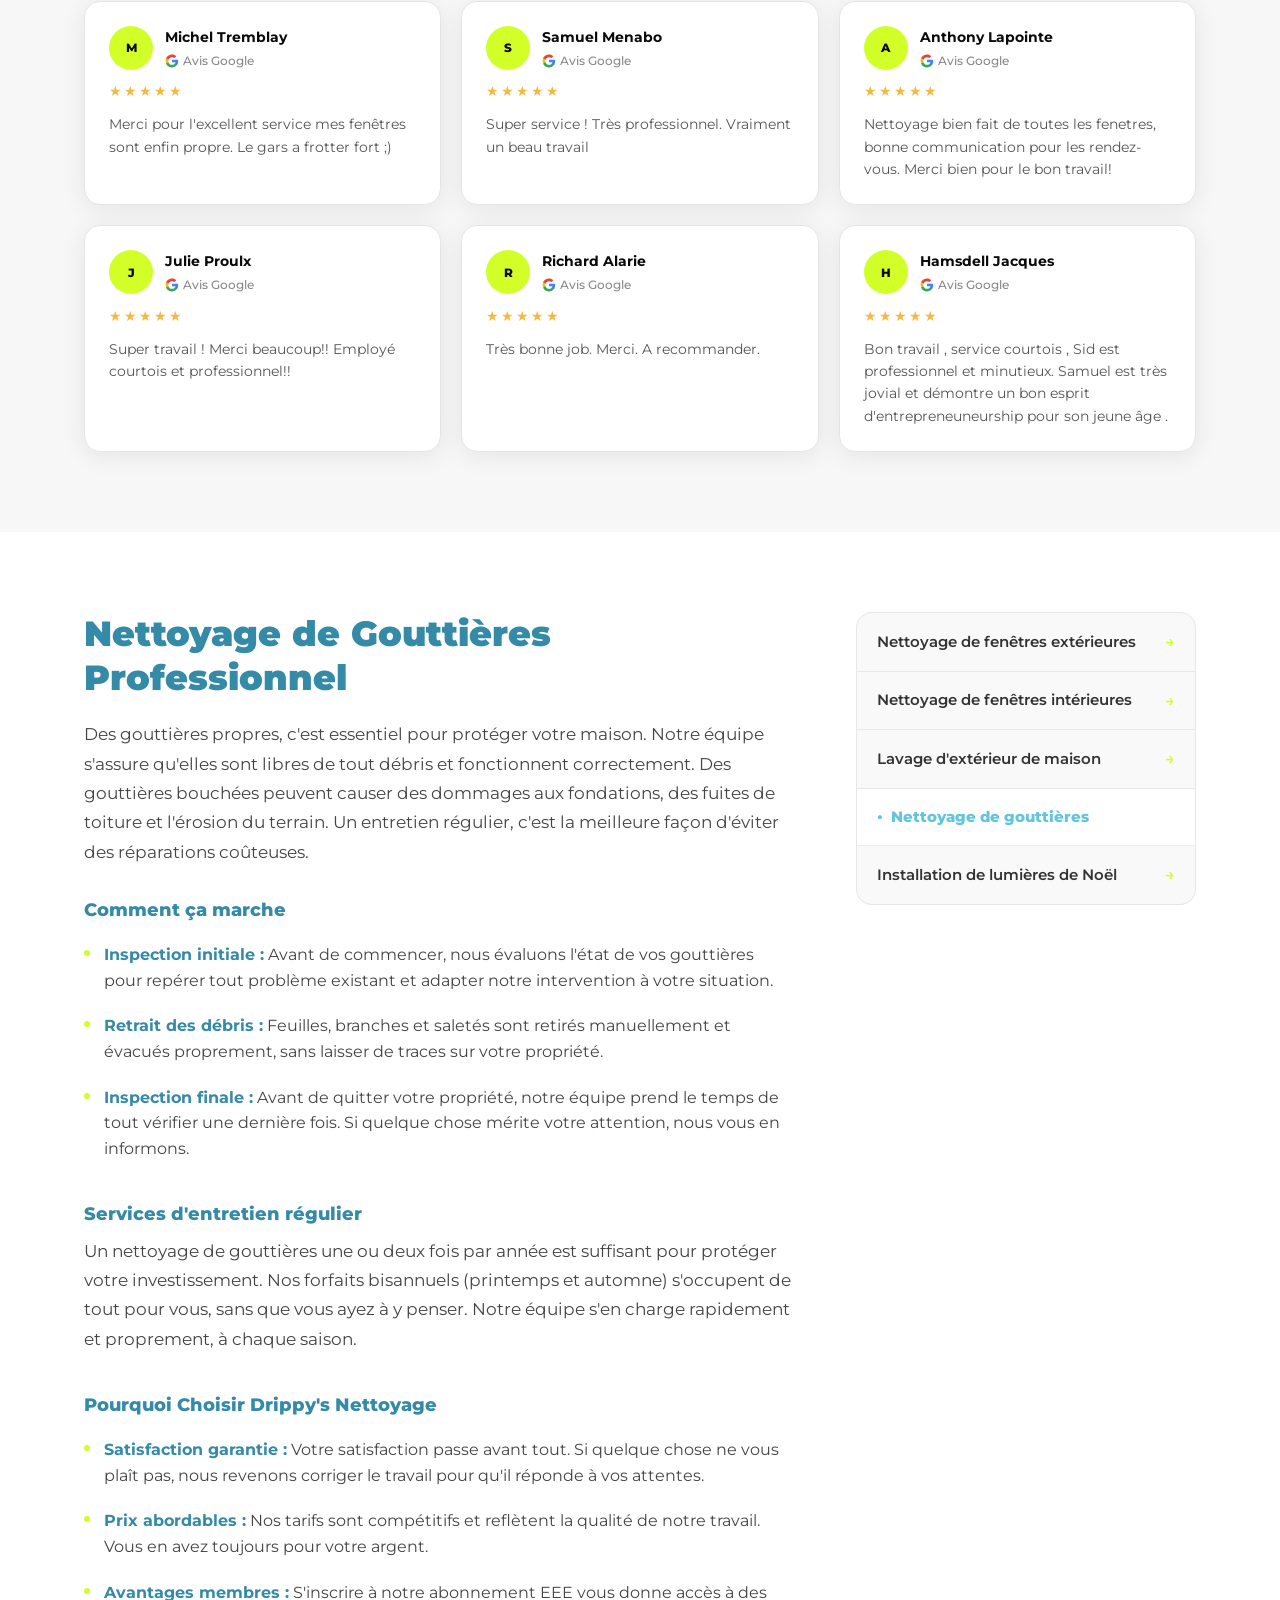
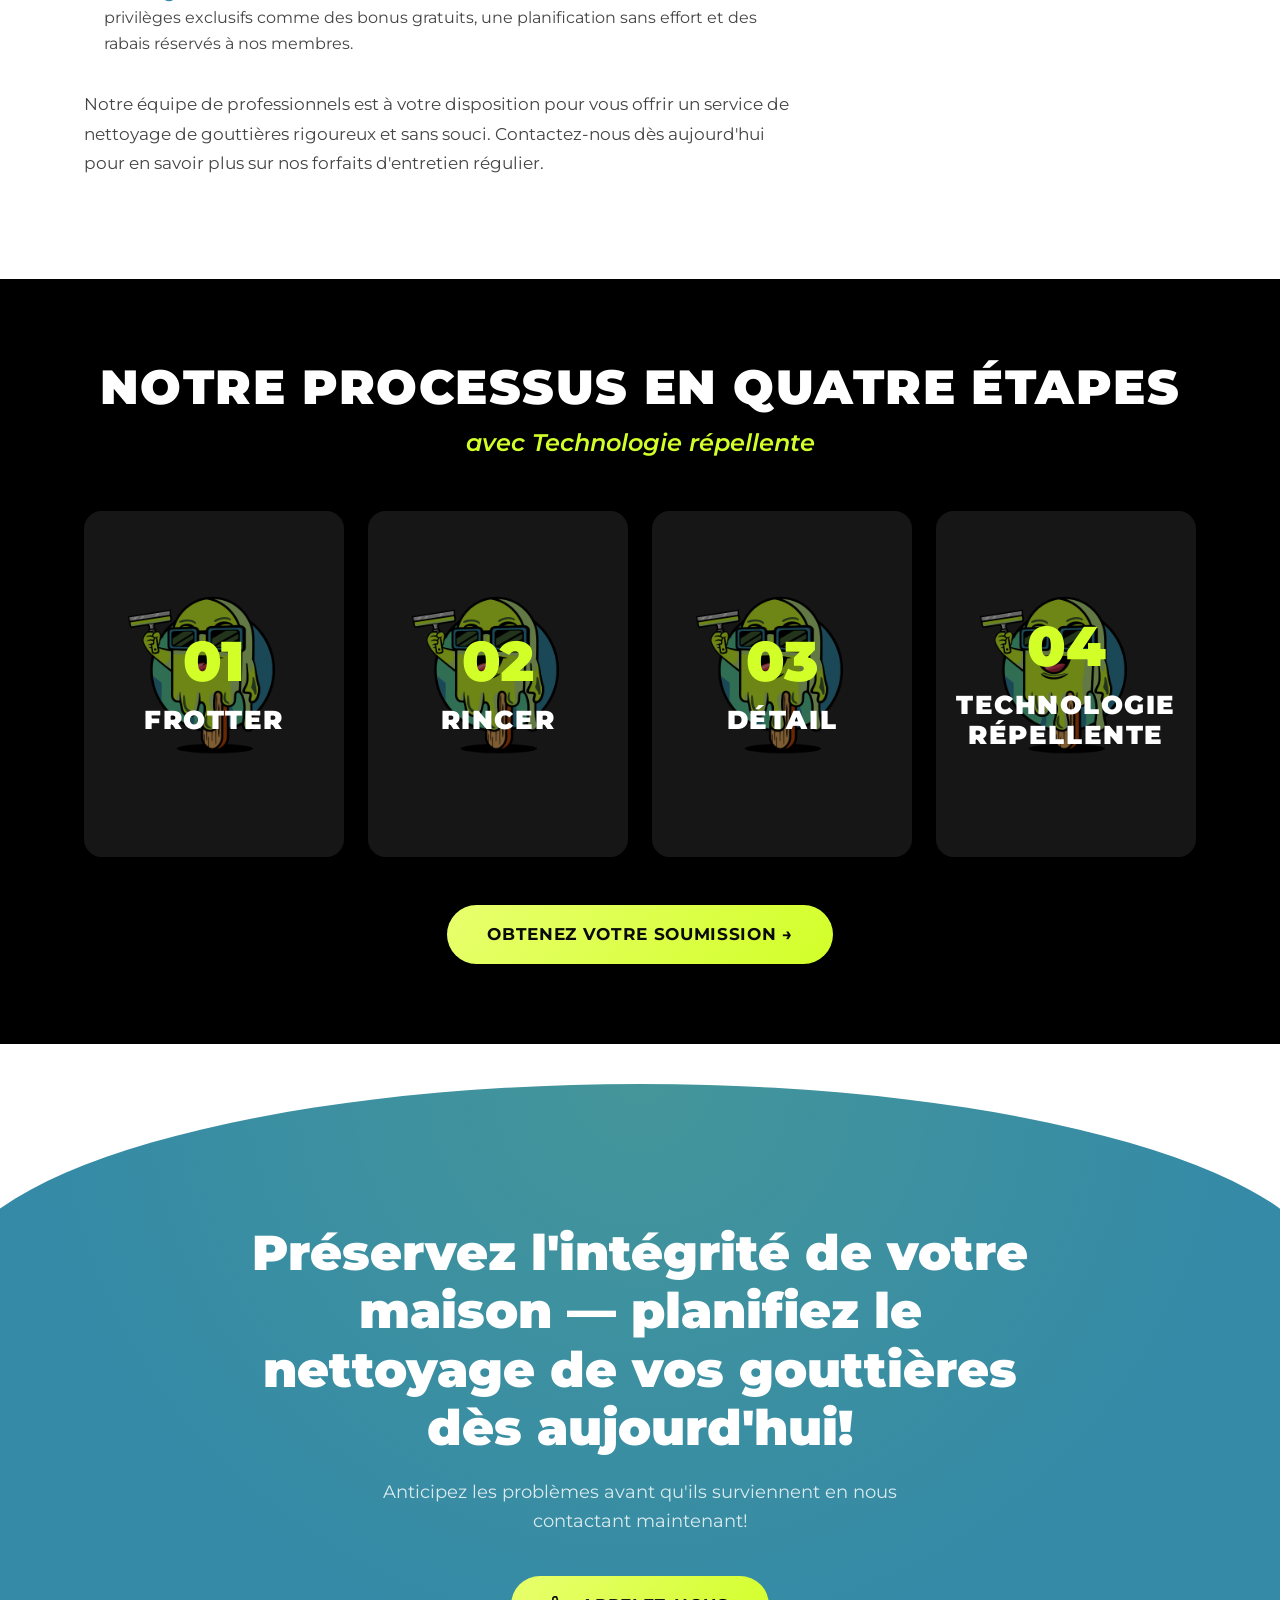
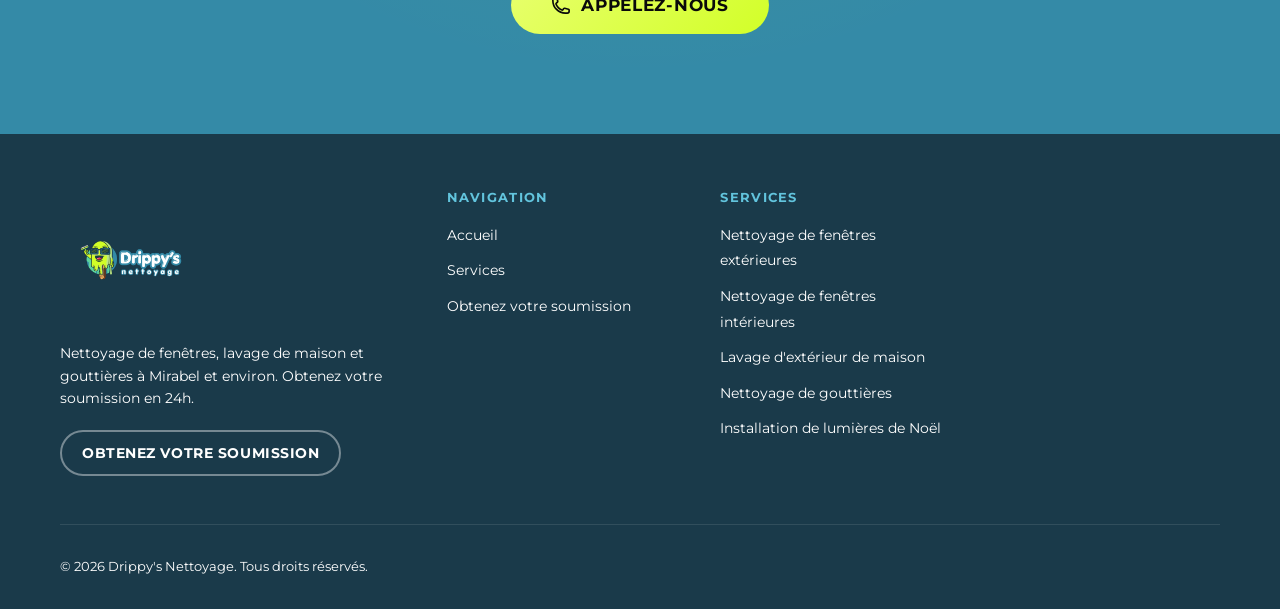
==== commit bf9f6bcf: "Improve site SEO: compress images, add sitemap/canonical/OG tags, schema - Compressed oversized hero" ====
--- a/gouttieres.html
+++ b/gouttieres.html
@@ -6,7 +6,43 @@
   <meta name="viewport" content="width=device-width, initial-scale=1.0">
   <title>Nettoyage de gouttières à Mirabel | Drippy's Nettoyage</title>
   <meta name="description" content="Nettoyage de gouttières professionnel à Mirabel. Débris retirés, débit vérifié, inspection incluse. Protégez votre maison avant que ça coûte cher.">
+  <link rel="canonical" href="https://drippysnettoyage.com/gouttieres">
+  <meta property="og:type" content="website">
+  <meta property="og:title" content="Nettoyage de gouttières à Mirabel | Drippy's Nettoyage">
+  <meta property="og:description" content="Nettoyage de gouttières professionnel à Mirabel. Débris retirés, débit vérifié, inspection incluse. Protégez votre maison avant que ça coûte cher.">
+  <meta property="og:url" content="https://drippysnettoyage.com/gouttieres">
+  <meta property="og:image" content="https://drippysnettoyage.com/images/IMG_7952.jpg">
+  <meta property="og:locale" content="fr_CA">
+  <meta name="twitter:card" content="summary_large_image">
+  <meta name="twitter:title" content="Nettoyage de gouttières à Mirabel | Drippy's Nettoyage">
+  <meta name="twitter:description" content="Nettoyage de gouttières professionnel à Mirabel. Débris retirés, débit vérifié, inspection incluse. Protégez votre maison avant que ça coûte cher.">
+  <meta name="twitter:image" content="https://drippysnettoyage.com/images/IMG_7952.jpg">
   <link rel="stylesheet" href="css/styles.css">
+  <script type="application/ld+json">
+  {
+    "@context": "https://schema.org",
+    "@type": "Service",
+    "name": "Nettoyage de gouttières",
+    "description": "Nettoyage de gouttières professionnel à Mirabel. Débris retirés, débit vérifié, inspection incluse.",
+    "url": "https://drippysnettoyage.com/gouttieres",
+    "provider": {
+      "@type": "LocalBusiness",
+      "name": "Drippy's Nettoyage",
+      "telephone": "514-553-8952",
+      "email": "sam@drippysnettoyage.com",
+      "address": {
+        "@type": "PostalAddress",
+        "addressLocality": "Mirabel",
+        "addressRegion": "QC",
+        "addressCountry": "CA"
+      }
+    },
+    "areaServed": [
+      "Mirabel", "Saint-Jérôme", "Saint-Colomban", "Prévost", "Blainville",
+      "Boisbriand", "Sainte-Thérèse", "Bois-des-Filion", "Saint-Eustache", "Rosemère"
+    ]
+  }
+  </script>
 <!-- Facebook Pixel Code -->
 <script>!function(f,b,e,v,n,t,s){if(f.fbq)return;n=f.fbq=function(){n.callMethod?n.callMethod.apply(n,arguments):n.queue.push(arguments)};if(!f._fbq)f._fbq=n;n.push=n;n.loaded=!0;n.version='2.0';n.queue=[];t=b.createElement(e);t.async=!0;t.src=v;s=b.getElementsByTagName(e)[0];s.parentNode.insertBefore(t,s)}(window,document,'script','https://connect.facebook.net/en_US/fbevents.js');fbq('init','1469865391275936');fbq('track','PageView');</script>
 <noscript><img height="1" width="1" src="https://www.facebook.com/tr?id=1469865391275936&ev=PageView&noscript=1"/></noscript>
--- a/css/styles.css
+++ b/css/styles.css
@@ -963,6 +963,115 @@
   box-shadow: 0 8px 24px rgba(210,255,40,0.45);
   transform: translateY(-2px);
 }
+.btn-cta-banner--noel {
+  background: linear-gradient(135deg, #12855f 0%, #0b6e4f 100%);
+  color: #ffffff;
+}
+.btn-cta-banner--noel:hover {
+  background: linear-gradient(135deg, #0b6e4f 0%, #095c41 100%);
+  box-shadow: 0 8px 24px rgba(11,110,79,0.45);
+}
+
+/* ============================================================
+   HOMEPAGE — Christmas lights promo
+   ============================================================ */
+.home-noel-promo {
+  position: relative;
+  overflow: hidden;
+  padding: 100px 24px;
+  text-align: center;
+}
+.home-noel-promo-bg {
+  position: absolute;
+  inset: 0;
+  background-size: cover;
+  background-position: center center;
+  filter: brightness(0.75);
+}
+.home-noel-promo-overlay {
+  position: absolute;
+  inset: 0;
+  background: linear-gradient(135deg, rgba(11,30,20,0.45) 0%, rgba(90,10,18,0.3) 100%);
+}
+.home-noel-promo-snow {
+  position: absolute;
+  inset: 0;
+  overflow: hidden;
+  pointer-events: none;
+  z-index: 1;
+}
+.home-noel-promo-flake {
+  position: absolute;
+  top: -8%;
+  color: #ffffff;
+  opacity: 0.9;
+  text-shadow: 0 0 4px rgba(255,255,255,0.6);
+  animation-name: noelFall;
+  animation-timing-function: linear;
+  animation-iteration-count: infinite;
+}
+.home-noel-promo-flake::before { content: '❄'; }
+@media (max-width: 767px) {
+  .home-noel-promo { padding: 56px 20px; }
+  .home-noel-promo-bg {
+    background-size: cover;
+    background-position: center center;
+  }
+  .home-noel-promo-logo { width: 120px; height: 120px; }
+  .home-noel-promo-title { font-size: 1.9rem; line-height: 1.2; }
+}
+.home-noel-promo-content {
+  position: relative;
+  z-index: 2;
+  max-width: 1000px;
+  margin: 0 auto;
+}
+.home-noel-promo-sub,
+.home-noel-promo-price {
+  max-width: 620px;
+  margin-left: auto;
+  margin-right: auto;
+}
+.home-noel-promo-logo {
+  width: 200px;
+  height: 200px;
+  object-fit: contain;
+  margin: 0 auto 8px;
+  display: block;
+}
+.home-noel-promo-eyebrow {
+  color: #e8ff6e;
+  font-weight: 900;
+  letter-spacing: 0.04em;
+  text-transform: uppercase;
+  font-size: clamp(1.3rem, 3vw, 1.8rem);
+  margin: 0 0 8px;
+}
+.home-noel-promo-title {
+  font-size: clamp(2.4rem, 6.5vw, 4.4rem);
+  font-weight: 900;
+  color: #ffffff;
+  line-height: 1.1;
+  text-transform: none;
+  margin: 0 0 14px;
+}
+.home-noel-promo-sub {
+  font-size: 1rem;
+  color: rgba(255,255,255,0.88);
+  line-height: 1.6;
+  margin: 0 0 16px;
+}
+.home-noel-promo-price {
+  display: inline-block;
+  background: #c8102e;
+  color: #ffffff;
+  font-weight: 800;
+  font-size: 0.9rem;
+  padding: 10px 20px;
+  border-radius: 50px;
+  box-shadow: 0 6px 18px rgba(200,16,46,0.35);
+  margin: 0 0 28px;
+}
 
 /* ============================================================
    FOOTER
@@ -985,13 +1094,13 @@
   margin-bottom: 32px;
 }
 .footer-brand img {
-  height: 52px;
+  height: 140px;
   width: auto;
   margin-bottom: 12px;
   display: block;
 }
 .footer-brand .logo-text { font-size: 1rem; margin-bottom: 12px; color: #ffffff; text-transform: none; }
-.footer-brand p { font-size: 0.875rem; color: #888888; line-height: 1.6; margin-bottom: 20px; }
+.footer-brand p { font-size: 0.875rem; color: #ffffff; line-height: 1.6; margin-bottom: 20px; }
 .footer-col h4 {
   font-size: 0.8rem;
   font-weight: 700;
@@ -1003,7 +1112,7 @@
 .footer-col ul { display: flex; flex-direction: column; gap: 10px; }
 .footer-col ul li a {
   font-size: 0.875rem;
-  color: #777777;
+  color: #ffffff;
   transition: color 0.2s;
 }
 .footer-col ul li a:hover { color: #ffffff; }
@@ -1023,7 +1132,7 @@
   align-items: center;
   justify-content: space-between;
   font-size: 0.8rem;
-  color: #555555;
+  color: #ffffff;
   flex-wrap: wrap;
   gap: 8px;
 }
@@ -1982,6 +2091,9 @@
 }
 .service-tile:hover .service-tile-icon { background: rgba(52,138,167,0.2); }
 .service-tile-icon svg { width: 32px; height: 32px; }
+.service-tile-icon-img { width: 100%; height: 100%; object-fit: contain; border-radius: var(--radius-lg); }
+.service-tile-icon--noel { background: #0b6e4f; border-radius: 50%; width: 160px; height: 160px; padding: 10px; box-sizing: border-box; }
+.service-tile-icon--noel .service-tile-icon-img { width: 100%; height: 100%; }
 .service-tile-name {
   font-size: 0.875rem;
   font-weight: 700;
@@ -2100,6 +2212,10 @@
 }
 .service-select-tile.selected .service-select-icon { background: rgba(210,255,40,0.2); }
 .service-select-icon svg { width: 28px; height: 28px; }
+.service-select-icon-img { width: 100%; height: 100%; object-fit: contain; border-radius: var(--radius); }
+.service-select-tile--noel { grid-column: 1 / -1; }
+.service-select-icon--noel { background: #0b6e4f; border-radius: 50%; width: 220px; height: 220px; padding: 12px; box-sizing: border-box; }
+.service-select-icon--noel .service-select-icon-img { width: 100%; height: 100%; }
 .custom-icon {
   display: block;
   width: 64px;
@@ -2751,6 +2867,13 @@
 body.page-noel .sp-hero-overlay {
   background: linear-gradient(135deg, rgba(11,30,20,0.6) 0%, rgba(90,10,18,0.28) 100%);
 }
+.noel-hero-content { padding: 0 40px; }
+@media (max-width: 600px) {
+  .noel-hero-content { padding: 0 20px; }
+  body.page-noel .sp-hero-title { font-size: 1.7rem; line-height: 1.25; }
+  body.page-noel .sp-hero-sub { font-size: 0.95rem; }
+  body.page-noel .sp-hero-bg { background-position: center center; }
+}
 body.page-noel .sp-detail-content h2,
 body.page-noel .sp-detail-content h3 {
   color: #0b6e4f;
@@ -2770,6 +2893,17 @@
 }
 body.page-noel .sp-sidebar-link--active::before {
   color: #c8102e;
+}
+body.page-noel .sp-sidebar-arrow {
+  color: #0b6e4f;
+}
+body.page-noel .btn-cta-banner {
+  background: linear-gradient(135deg, #12855f 0%, #0b6e4f 100%);
+  color: #ffffff;
+}
+body.page-noel .btn-cta-banner:hover {
+  background: linear-gradient(135deg, #0b6e4f 0%, #095c41 100%);
+  box-shadow: 0 8px 24px rgba(11,110,79,0.45);
 }
 body.page-noel .sp-reviews-section .reviews-eyebrow {
   color: #0b6e4f;
@@ -2901,7 +3035,6 @@
 
 @media (max-width: 640px) {
   body.page-noel .noel-garland--hero { display: none; }
-  body.page-noel .noel-snow { display: none; }
 }
 
 /* Snow beyond the hero */
@@ -2962,10 +3095,3 @@
   body.page-noel .noel-gallery-grid { grid-template-columns: 1fr; }
 }
 
-@media (max-width: 640px) {
-  body.page-noel .sp-reviews-section .noel-snow,
-  body.page-noel .sp-process-section .noel-snow,
-  body.page-noel .cta-banner-section .noel-snow {
-    display: none;
-  }
-}
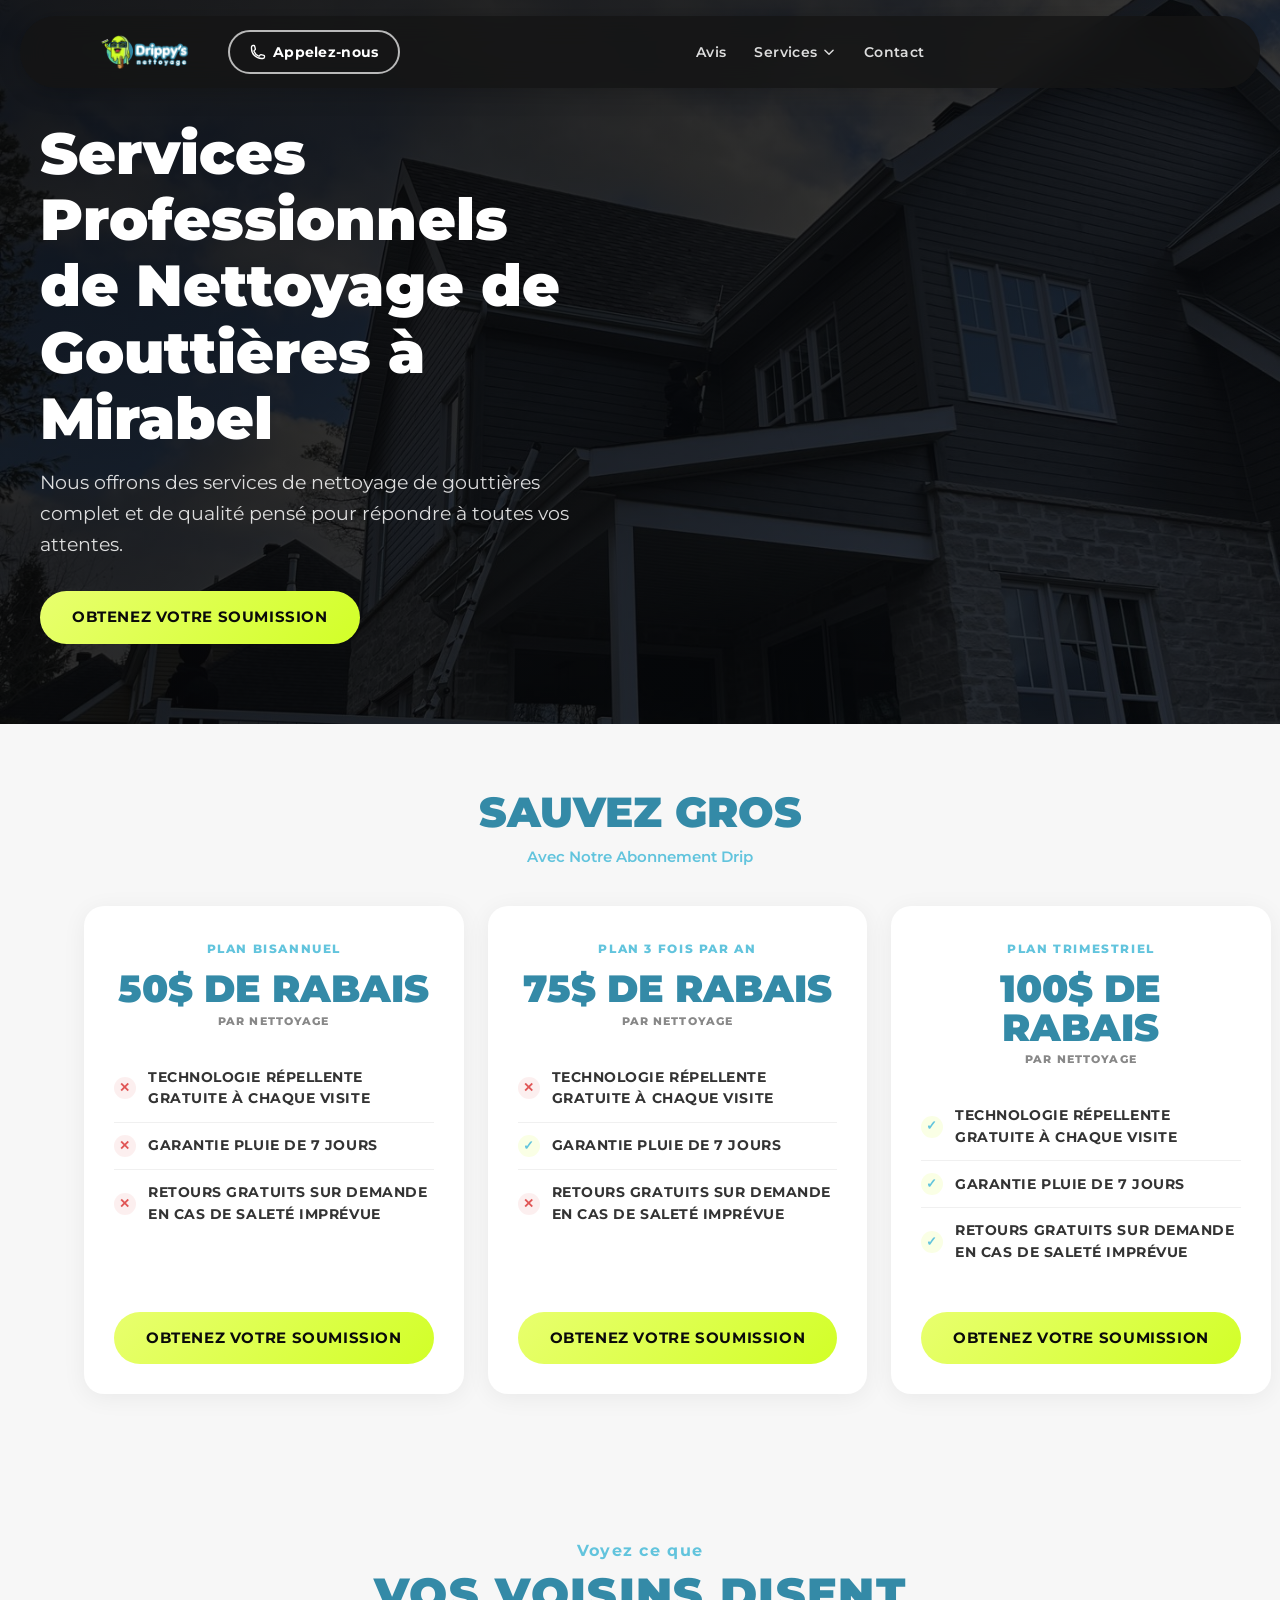
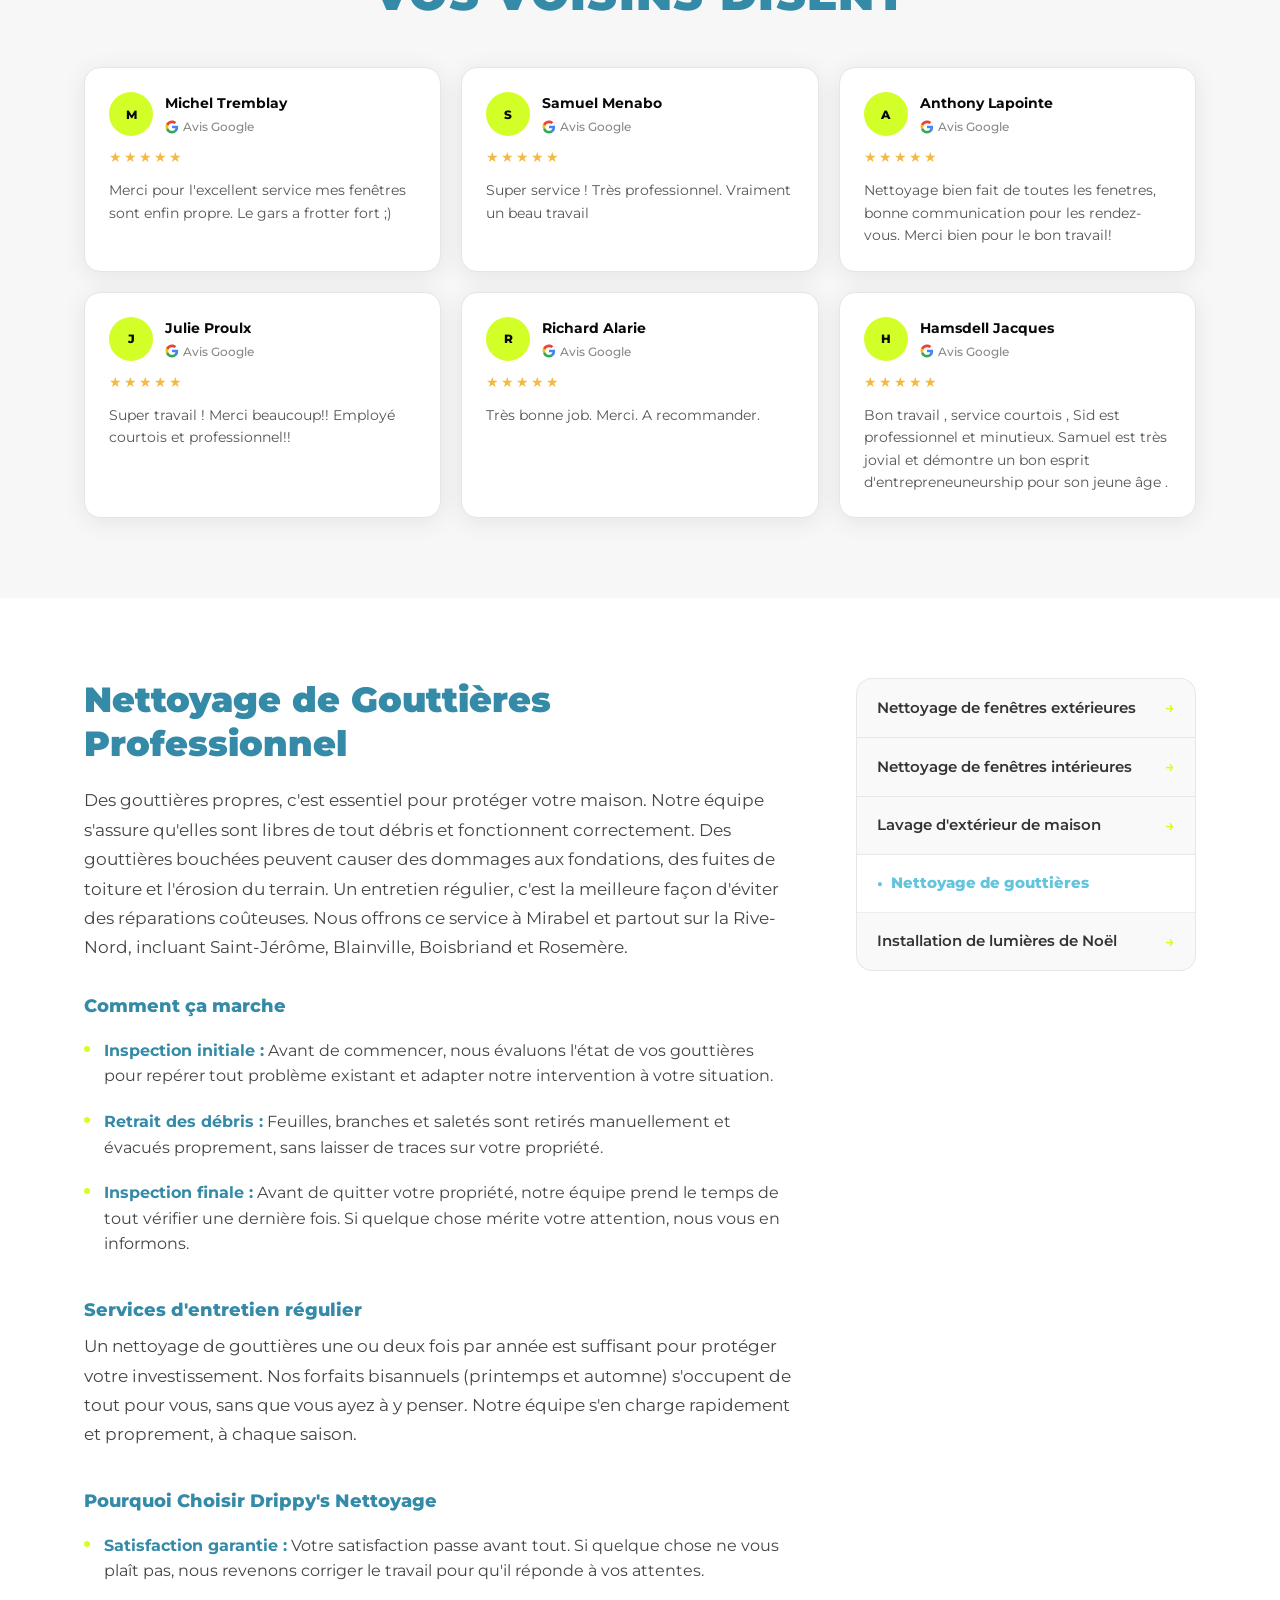
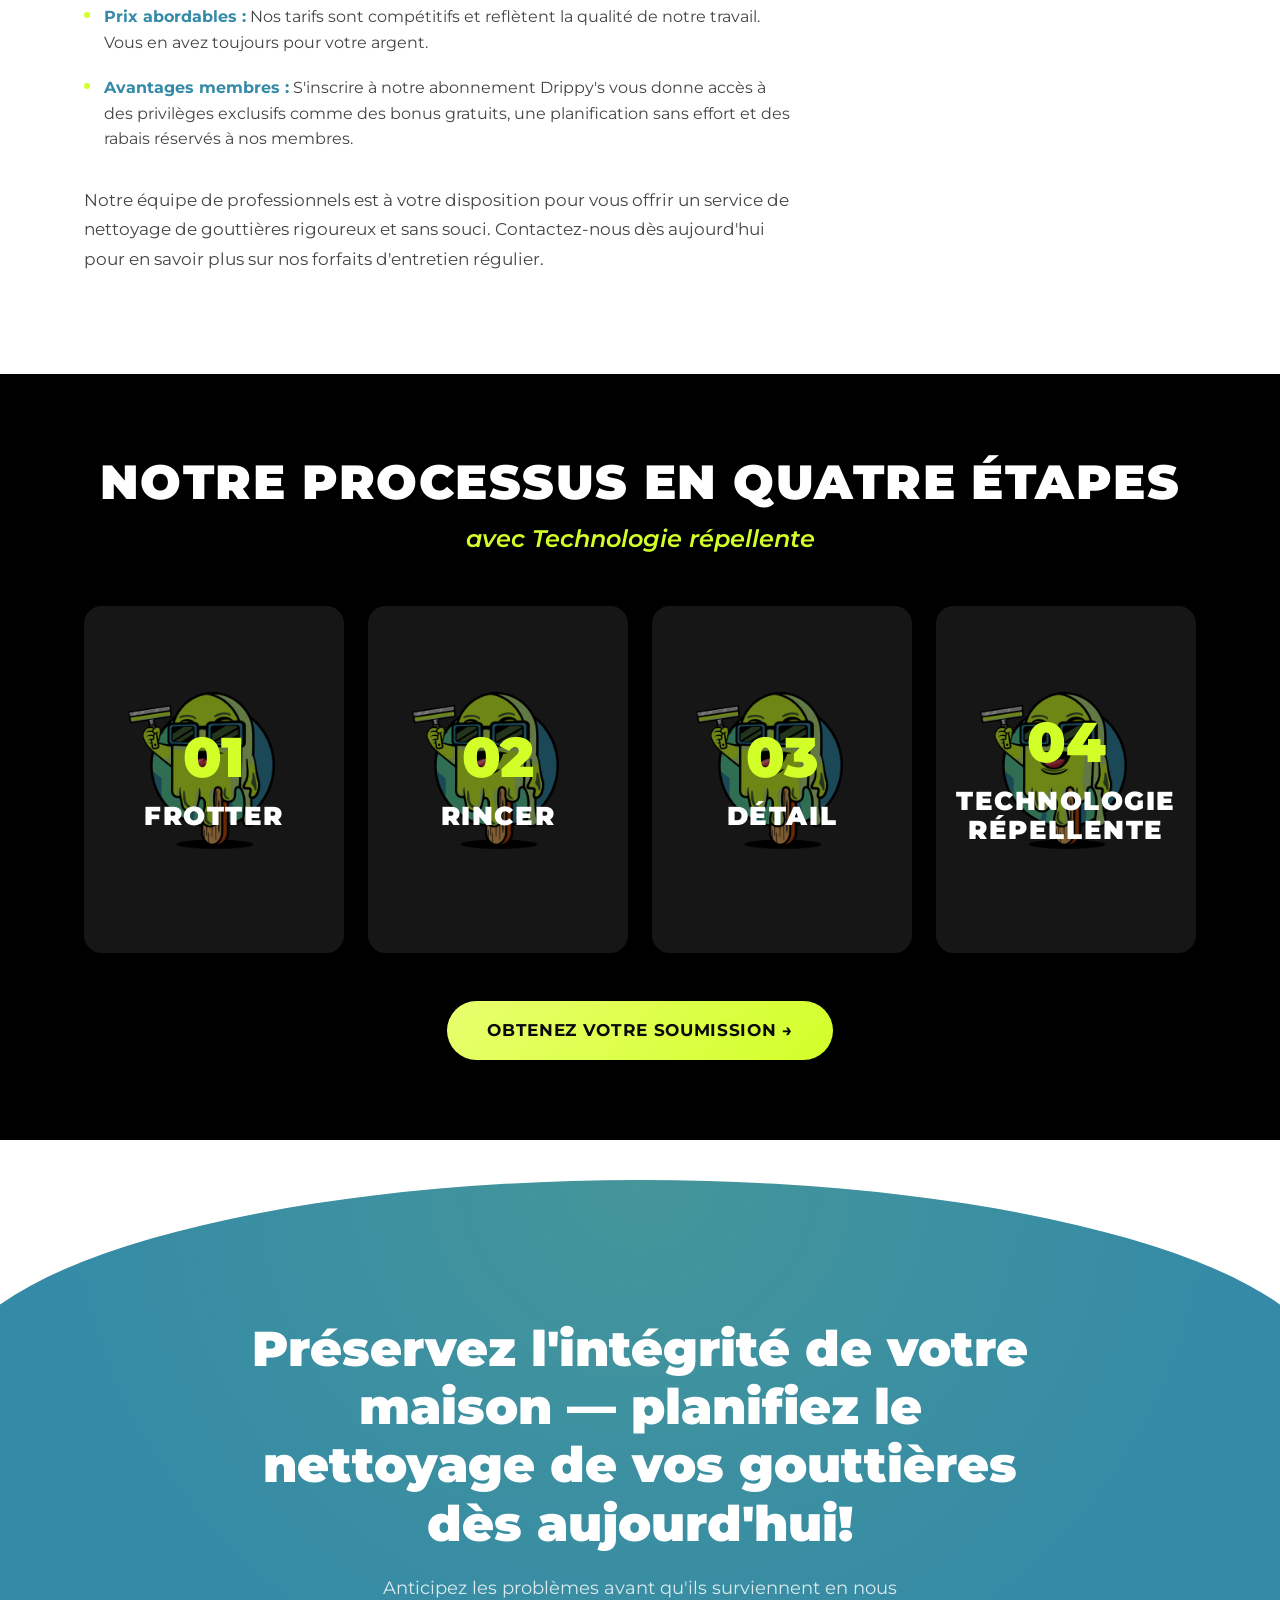
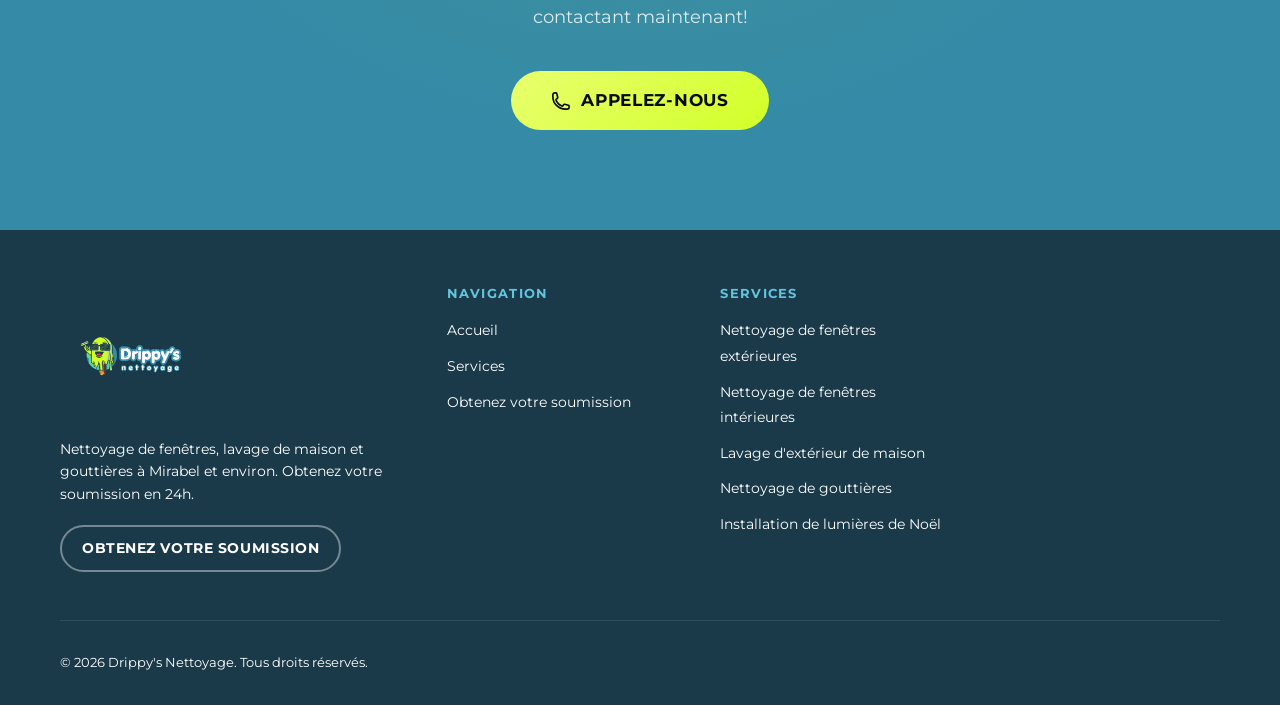
==== commit ffd3d5c6: "Add local keyword SEO: city names in headings/copy, fix old branding Based on real competitor keywor" ====
--- a/gouttieres.html
+++ b/gouttieres.html
@@ -106,7 +106,7 @@
     <div class="sp-hero-bg" style="background-image: url('images/IMG_7952.jpg');"></div>
     <div class="sp-hero-overlay"></div>
     <div class="sp-hero-content" style="position:relative;z-index:2;max-width:620px;padding:0 40px;text-align:left;">
-      <h1 class="sp-hero-title">Services Professionnels de Nettoyage de Gouttières</h1>
+      <h1 class="sp-hero-title">Services Professionnels de Nettoyage de Gouttières à Mirabel</h1>
       <p class="sp-hero-sub">Nous offrons des services de nettoyage de gouttières complet et de qualité pensé pour répondre à toutes vos attentes.</p>
       <a href="soumission.html?service=gouttieres" class="btn btn-gold">Obtenez votre soumission</a>
     </div>
@@ -271,7 +271,7 @@
       <!-- LEFT: Content -->
       <div class="sp-detail-content">
         <h2>Nettoyage de Gouttières Professionnel</h2>
-        <p>Des gouttières propres, c'est essentiel pour protéger votre maison. Notre équipe s'assure qu'elles sont libres de tout débris et fonctionnent correctement. Des gouttières bouchées peuvent causer des dommages aux fondations, des fuites de toiture et l'érosion du terrain. Un entretien régulier, c'est la meilleure façon d'éviter des réparations coûteuses.</p>
+        <p>Des gouttières propres, c'est essentiel pour protéger votre maison. Notre équipe s'assure qu'elles sont libres de tout débris et fonctionnent correctement. Des gouttières bouchées peuvent causer des dommages aux fondations, des fuites de toiture et l'érosion du terrain. Un entretien régulier, c'est la meilleure façon d'éviter des réparations coûteuses. Nous offrons ce service à Mirabel et partout sur la Rive-Nord, incluant Saint-Jérôme, Blainville, Boisbriand et Rosemère.</p>
 
         <h3>Comment ça marche</h3>
         <ul>
@@ -289,7 +289,7 @@
         <ul>
           <li><strong>Satisfaction garantie :</strong> Votre satisfaction passe avant tout. Si quelque chose ne vous plaît pas, nous revenons corriger le travail pour qu'il réponde à vos attentes.</li>
           <li><strong>Prix abordables :</strong> Nos tarifs sont compétitifs et reflètent la qualité de notre travail. Vous en avez toujours pour votre argent.</li>
-          <li><strong>Avantages membres :</strong> S'inscrire à notre abonnement EEE vous donne accès à des privilèges exclusifs comme des bonus gratuits, une planification sans effort et des rabais réservés à nos membres.</li>
+          <li><strong>Avantages membres :</strong> S'inscrire à notre abonnement Drippy's vous donne accès à des privilèges exclusifs comme des bonus gratuits, une planification sans effort et des rabais réservés à nos membres.</li>
         </ul>
         <p>Notre équipe de professionnels est à votre disposition pour vous offrir un service de nettoyage de gouttières rigoureux et sans souci. Contactez-nous dès aujourd'hui pour en savoir plus sur nos forfaits d'entretien régulier.</p>
 
--- a/css/styles.css
+++ b/css/styles.css
@@ -1059,7 +1059,8 @@
   font-size: 1rem;
   color: rgba(255,255,255,0.88);
   line-height: 1.6;
-  margin: 0 0 16px;
+  margin: 0 auto 16px;
+  text-align: center;
 }
 .home-noel-promo-price {
   display: inline-block;
